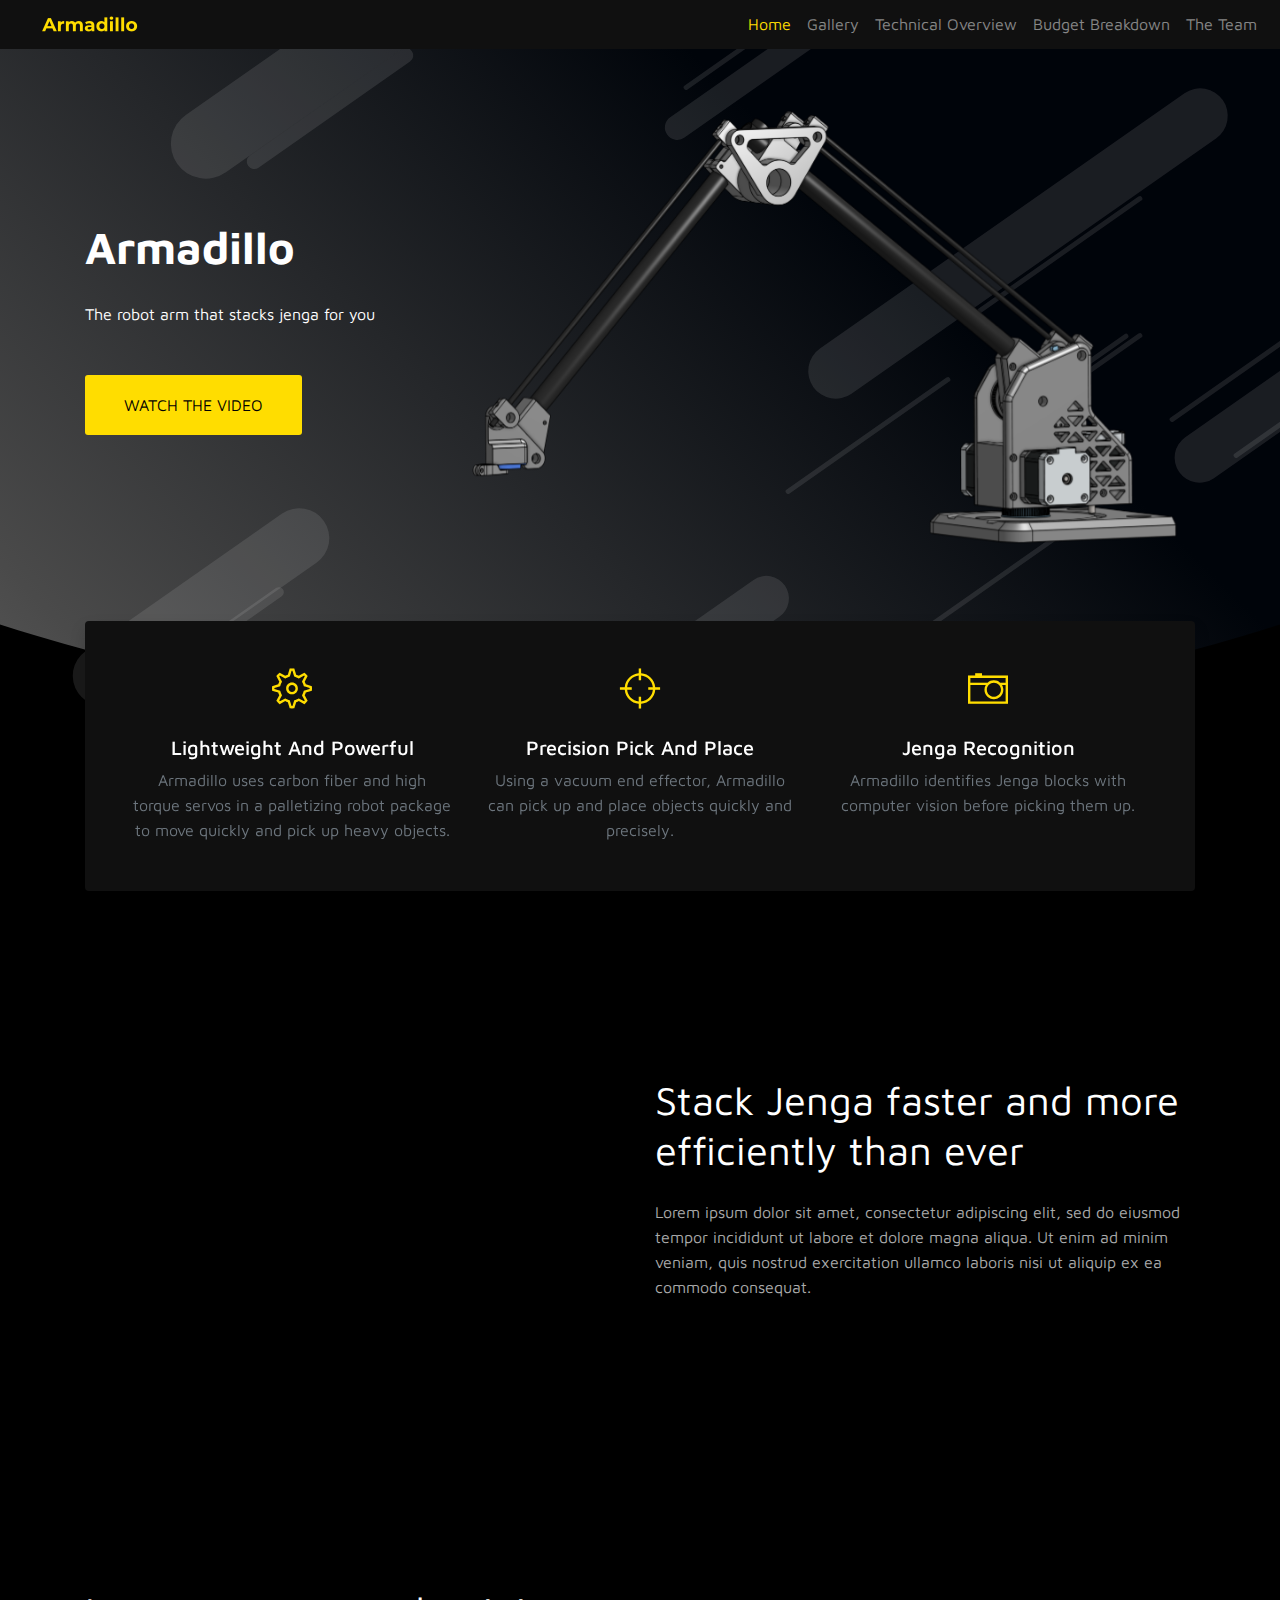
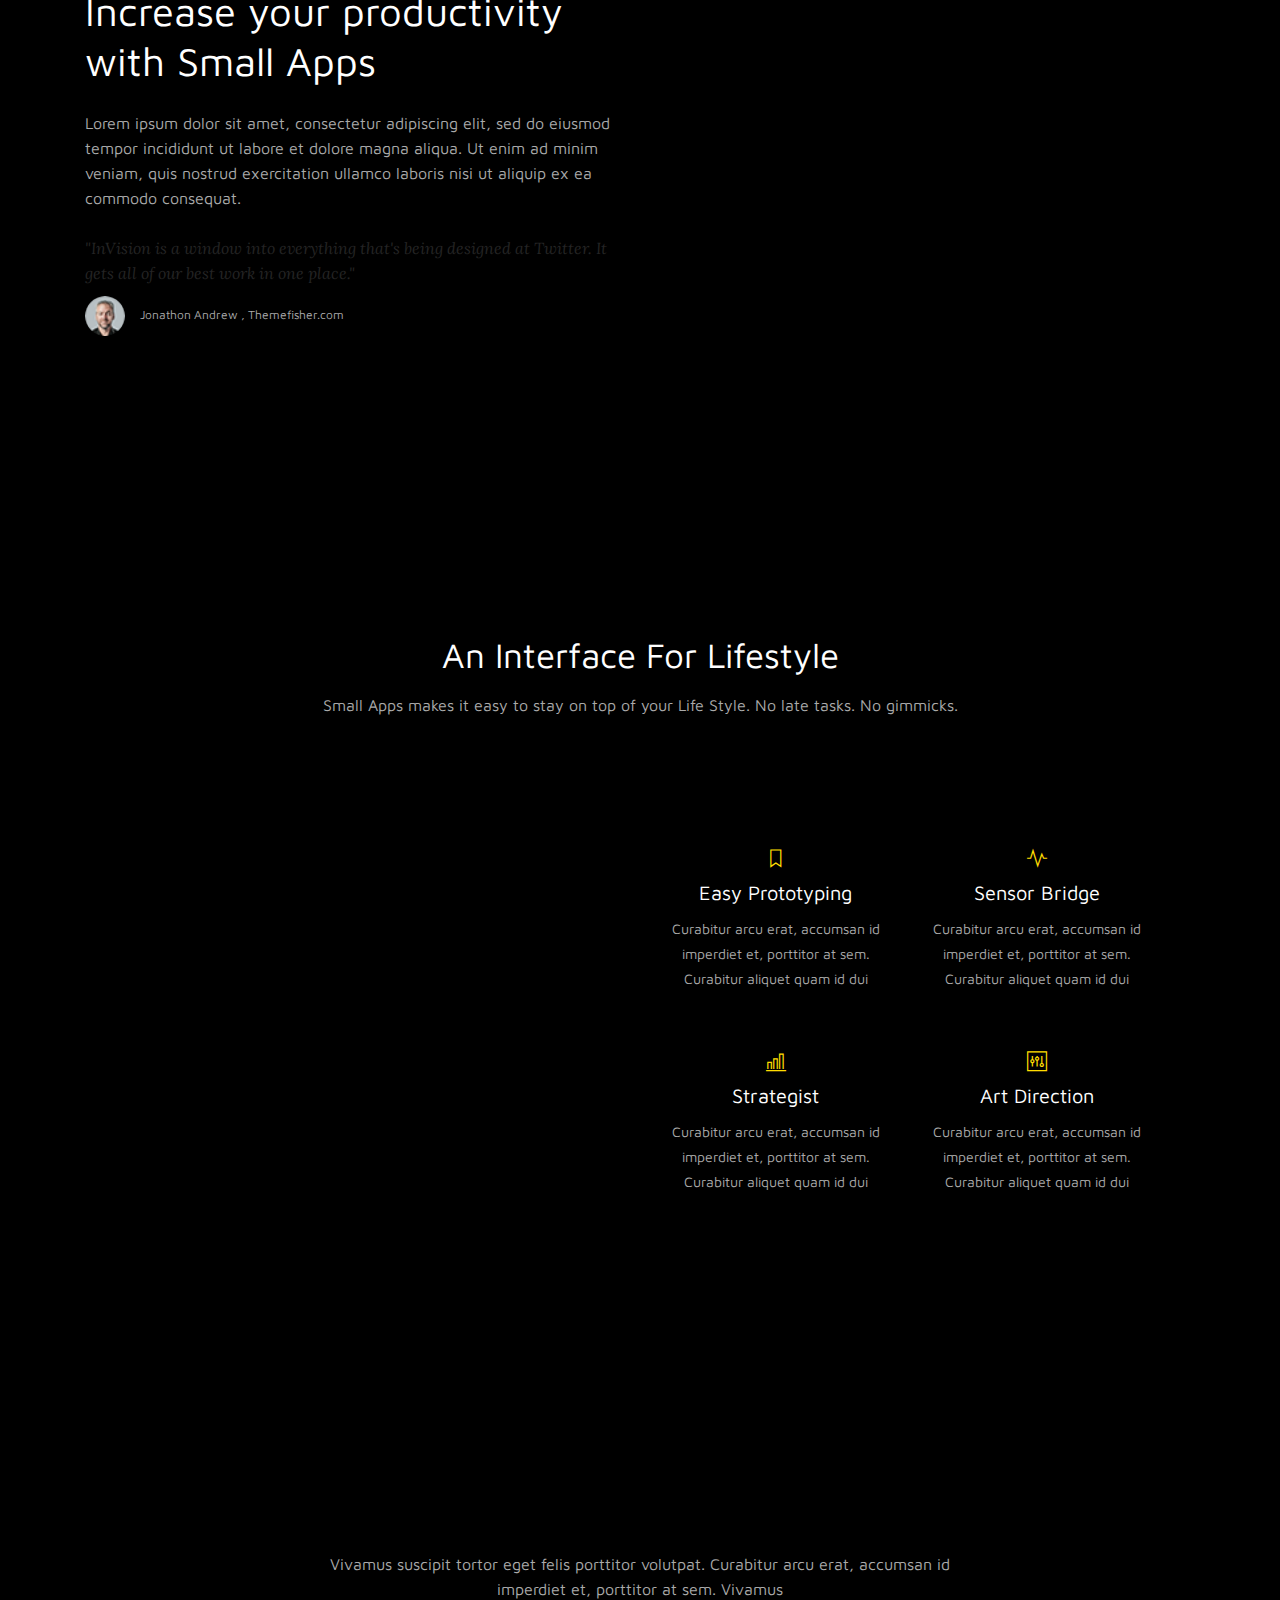
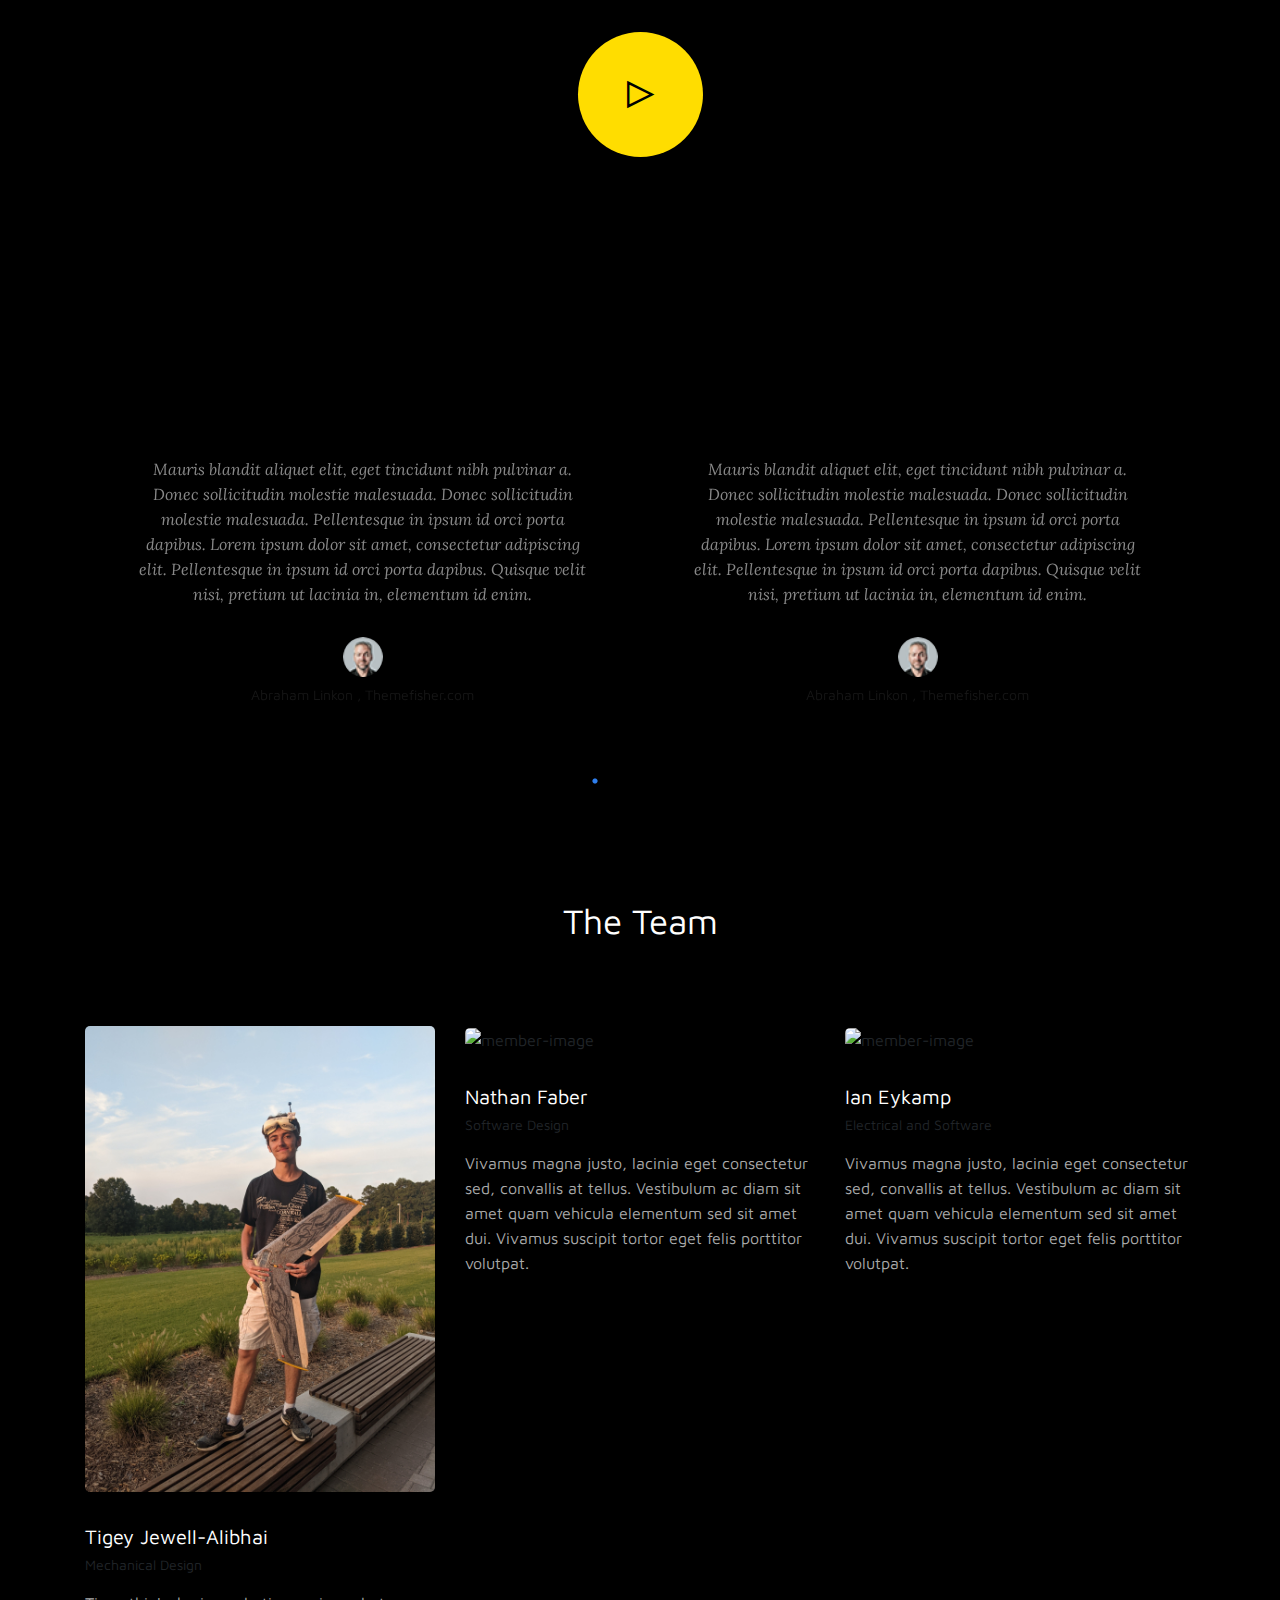
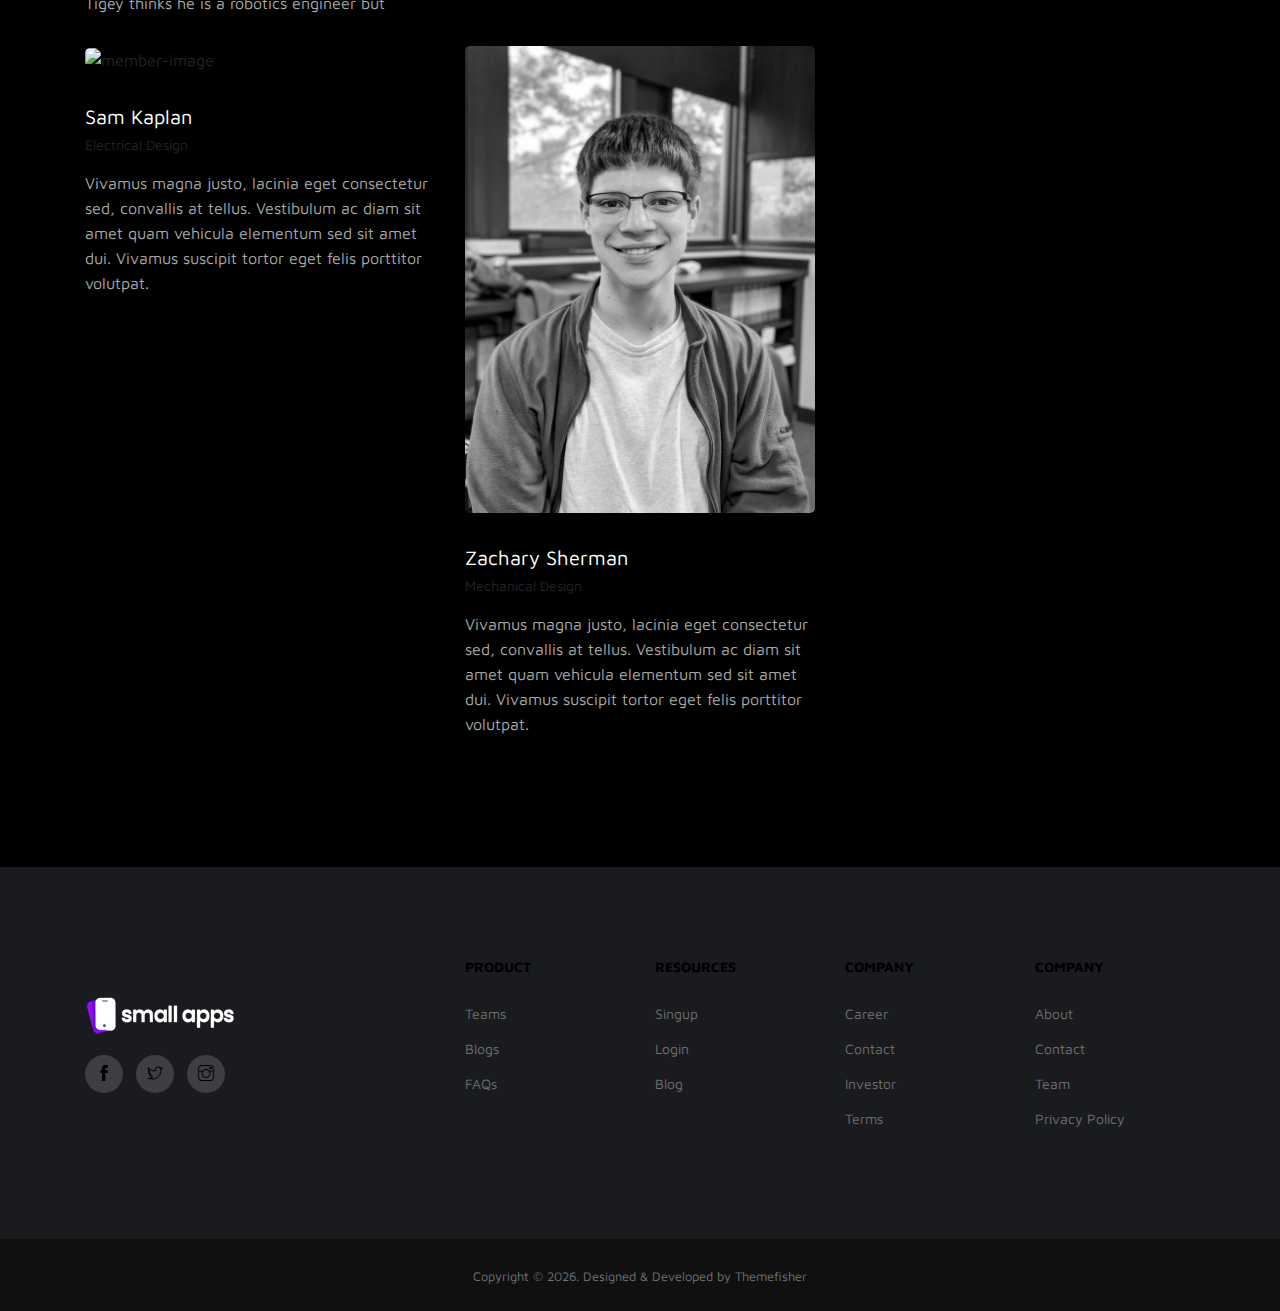
==== docs/index.html @ 6f1ac080 "moving stuff around" ====
<!--
 // WEBSITE: https://themefisher.com
 // TWITTER: https://twitter.com/themefisher
 // FACEBOOK: https://www.facebook.com/themefisher
 // GITHUB: https://github.com/themefisher/
-->

<!-- 
THEME: Small Apps | Bootstrap App Landing Template
VERSION: 1.0.0
AUTHOR: Themefisher

HOMEPAGE: https://themefisher.com/products/small-apps-free-app-landing-page-template/
DEMO: https://demo.themefisher.com/small-apps/
GITHUB: https://github.com/themefisher/Small-Apps-Bootstrap-App-Landing-Template

Get HUGO Version : https://themefisher.com/products/small-apps-hugo-app-landing-theme/

WEBSITE: https://themefisher.com
TWITTER: https://twitter.com/themefisher
FACEBOOK: https://www.facebook.com/themefisher
-->

<!DOCTYPE html>
<html lang="en">
<head>

  <!-- Basic Page Needs
  ================================================== -->
  <meta charset="utf-8">
  <title>Small Apps | Bootstrap App Landing Template</title>

  <!-- Mobile Specific Metas
  ================================================== -->
  <meta http-equiv="X-UA-Compatible" content="IE=edge">
  <meta name="description" content="Bootstrap App Landing Template">
  <meta name="viewport" content="width=device-width, initial-scale=1.0, maximum-scale=5.0">
  <meta name="author" content="Themefisher">
  <meta name="generator" content="Themefisher Small Apps Template v1.0">

  <!-- Favicon -->
  <link rel="shortcut icon" type="image/x-icon" href="images/favicon.png" />
  
  <!-- PLUGINS CSS STYLE -->
  <link rel="stylesheet" href="plugins/bootstrap/bootstrap.min.css">
  <link rel="stylesheet" href="plugins/themify-icons/themify-icons.css">
  <link rel="stylesheet" href="plugins/slick/slick.css">
  <link rel="stylesheet" href="plugins/slick/slick-theme.css">
  <link rel="stylesheet" href="plugins/fancybox/jquery.fancybox.min.css">
  <link rel="stylesheet" href="plugins/aos/aos.css">

  <!-- CUSTOM CSS -->
  <link href="css/style.css" rel="stylesheet">

</head>

<body class="body-wrapper" data-spy="scroll" data-target=".navbar">

<!--
<nav class="navbar main-nav navbar-expand-lg sticky-top px-2 px-sm-0 py-2 py-lg-0">
  <div class="container">
    <a class="navbar-brand" href="index.html"><img src="images/logo.png" alt="logo"></a>
    <button class="navbar-toggler" type="button" data-toggle="collapse" data-target="#navbarNav"
      aria-controls="navbarNav" aria-expanded="false" aria-label="Toggle navigation">
      <span class="ti-menu"></span>
    </button>
    <div class="collapse navbar-collapse" id="navbarNav">
      <ul class="navbar-nav ml-auto">
		  <li class="nav-item">
			  <a class="nav-link" href="#Home">Home</a>
		  </li>
		  <li class="nav-item @@gallery">
			  <a class="nav-link" href="#Gallery">Gallery</a>
		  </li>
		<li class="nav-item @@technical">
		  <a class="nav-link" href="about.html">Technical Overview</a>
		</li>
		  <li class="nav-item @@budget">
			  <a class="nav-link" href="about.html">Budget Breakdown</a>
		  </li>
		  <li class="nav-item @@team">
			  <a class="nav-link" href="#Team">The Team</a>
		  </li>
      </ul>
    </div>
  </div>
</nav>
-->

<nav class="navbar navbar-expand-sm bg-dark navbar-dark fixed-top px-2 px-sm-0 py-2 py-lg-0">
	<div class="container-fluid">
		<a class="navbar-brand" href="index.html"><img src="images/logo.png" alt="logo"></a>
		<button class="navbar-toggler" type="button" data-toggle="collapse" data-target="#navbarNav"
				aria-controls="navbarNav" aria-expanded="false" aria-label="Toggle navigation">
			<span class="ti-menu"></span>
		</button>
		<div class="collapse navbar-collapse" id="navbarNav">
			<ul class="navbar-nav ml-auto">
				<li class="nav-item">
					<a class="nav-link" href="#Home">Home</a>
				</li>
				<li class="nav-item">
					<a class="nav-link" href="#Gallery">Gallery</a>
				</li>
				<li class="nav-item">
					<a class="nav-link" href="about.html">Technical Overview</a>
				</li>
				<li class="nav-item">
					<a class="nav-link" href="about.html">Budget Breakdown</a>
				</li>
				<li class="nav-item">
					<a class="nav-link" href="#Team">The Team</a>
				</li>
			</ul>
		</div>
	</div>
</nav>
<!--====================================
=            Hero Section            =
=====================================-->
<section id="Home" class="section gradient-banner">
	<div class="shapes-container">
		<div class="shape" data-aos="fade-down-left" data-aos-duration="1500" data-aos-delay="100"></div>
		<div class="shape" data-aos="fade-down" data-aos-duration="1000" data-aos-delay="100"></div>
		<div class="shape" data-aos="fade-up-right" data-aos-duration="1000" data-aos-delay="200"></div>
		<div class="shape" data-aos="fade-up" data-aos-duration="1000" data-aos-delay="200"></div>
		<div class="shape" data-aos="fade-down-left" data-aos-duration="1000" data-aos-delay="100"></div>
		<div class="shape" data-aos="fade-down-left" data-aos-duration="1000" data-aos-delay="100"></div>
		<div class="shape" data-aos="zoom-in" data-aos-duration="1000" data-aos-delay="300"></div>
		<div class="shape" data-aos="fade-down-right" data-aos-duration="500" data-aos-delay="200"></div>
		<div class="shape" data-aos="fade-down-right" data-aos-duration="500" data-aos-delay="100"></div>
		<div class="shape" data-aos="zoom-out" data-aos-duration="2000" data-aos-delay="500"></div>
		<div class="shape" data-aos="fade-up-right" data-aos-duration="500" data-aos-delay="200"></div>
		<div class="shape" data-aos="fade-down-left" data-aos-duration="500" data-aos-delay="100"></div>
		<div class="shape" data-aos="fade-up" data-aos-duration="500" data-aos-delay="0"></div>
		<div class="shape" data-aos="fade-down" data-aos-duration="500" data-aos-delay="0"></div>
		<div class="shape" data-aos="fade-up-right" data-aos-duration="500" data-aos-delay="100"></div>
		<div class="shape" data-aos="fade-down-left" data-aos-duration="500" data-aos-delay="0"></div>
	</div>
	<div class="container">
		<div class="row align-items-center">
			<div class="col-md-4 order-2 order-md-1 text-center text-md-left">
				<h1 class="text-white font-weight-bold mb-4">Armadillo</h1>
				<p class="text-white mb-5">The robot arm that stacks jenga for you</p>
				<a href="FAQ.html" class="btn btn-main-md">Watch the Video</a>
			</div>
			<div class="col-md-8 text-center order-1 order-md-2">
				<img class="img-fluid" src="images/background/CADOverview2.png" alt="screenshot">
			</div>
		</div>
	</div>
</section>
<!--====  End of Hero Section  ====-->

<section class="section pt-0 position-relative pull-top">
	<div class="container">
		<div class="rounded shadow p-5 bg-dark">
			<div class="row">
				<div class="col-lg-4 col-md-6 mt-5 mt-md-0 text-center">
					<i class="ti-settings text-primary h1"></i>
					<h3 class="mt-4 text-capitalize h5 ">Lightweight and Powerful</h3>
					<p class="regular text-muted">Armadillo uses carbon fiber and high torque servos in a palletizing robot
					package to move quickly and pick up heavy objects.</p>
				</div>
				<div class="col-lg-4 col-md-6 mt-5 mt-md-0 text-center">
					<i class="ti-target text-primary h1"></i>
					<h3 class="mt-4 text-capitalize h5 ">Precision Pick and Place</h3>
					<p class="regular text-muted">Using a vacuum end effector, Armadillo can pick up and place objects quickly
					and precisely.</p>
				</div>
				<div class="col-lg-4 col-md-12 mt-5 mt-lg-0 text-center">
					<i class="ti-camera text-primary h1"></i>
					<h3 class="mt-4 text-capitalize h5 ">Jenga Recognition</h3>
					<p class="regular text-muted">Armadillo identifies Jenga blocks with computer vision
					before picking them up.</p>
					</p>
				</div>
			</div>
		</div>
	</div>
</section>

<!--==================================
=            Feature Grid            =
===================================-->
<section id="Gallery" class="feature section pt-0">
	<div class="container">
		<div class="row">
			<div class="col-lg-6 ml-auto justify-content-center">
				<!-- Feature Mockup -->
				<div class="image-content" data-aos="fade-right">
					<img class="img-fluid" src="images/background/CADOverview4.png" alt="jenga">
				</div>
			</div>
			<div class="col-lg-6 mr-auto align-self-center">
				<div class="feature-content">
					<!-- Feature Title -->
					<h2>Stack Jenga faster and more efficiently than ever</h2>
					<!-- Feature Description -->
					<p class="desc">Lorem ipsum dolor sit amet, consectetur adipiscing elit, sed do eiusmod tempor incididunt ut
						labore et dolore magna aliqua. Ut enim ad minim veniam, quis nostrud exercitation ullamco laboris nisi ut
						aliquip ex ea commodo consequat.</p>
				</div>

			</div>
		</div>
	</div>
</section>

<section class="feature section pt-0">
	<div class="container">
		<div class="row">
			<div class="col-lg-6 ml-auto align-self-center">
				<div class="feature-content">
					<!-- Feature Title -->
					<h2>Increase your productivity with <a
							href="https://themefisher.com/products/small-apps-free-app-landing-page-template/">Small Apps</a></h2>
					<!-- Feature Description -->
					<p>Lorem ipsum dolor sit amet, consectetur adipiscing elit, sed do eiusmod tempor incididunt ut labore et
						dolore magna aliqua. Ut enim ad minim veniam, quis nostrud exercitation ullamco laboris nisi ut aliquip ex
						ea commodo consequat.</p>
				</div>
				<!-- Testimonial Quote -->
				<div class="testimonial">
					<p>
						"InVision is a window into everything that's being designed at Twitter. It gets all of our best work in one
						place."
					</p>
					<ul class="list-inline meta">
						<li class="list-inline-item">
							<img src="images/testimonial/feature-testimonial-thumb.jpg" alt="">
						</li>
						<li class="list-inline-item">Jonathon Andrew , Themefisher.com</li>
					</ul>
				</div>
			</div>
			<div class="col-lg-6 mr-auto justify-content-center">
				<!-- Feature mockup -->
				<div class="image-content" data-aos="fade-left">
					<img class="img-fluid" src="images/feature/feature-new-02.jpg" alt="ipad">
				</div>
			</div>
		</div>
	</div>
</section>
<!--====  End of Feature Grid  ====-->

<!--==============================
=            Services            =
===============================-->
<section class="service section bg-gray">
	<div class="container-fluid p-0">
		<div class="row">
			<div class="col-lg-12">
				<div class="section-title">
					<h2>An Interface For Lifestyle</h2>
					<p><a href="https://themefisher.com/products/small-apps-free-app-landing-page-template/">Small Apps</a> makes
						it easy to stay on top of your Life Style. No late tasks. No gimmicks.</p>
				</div>
			</div>
		</div>
		<div class="row no-gutters">
			<div class="col-lg-6 align-self-center">
				<!-- Feature Image -->
				<div class="service-thumb left" data-aos="fade-right">
					<img class="img-fluid" src="images/feature/iphone-ipad.jpg" alt="iphone-ipad">
				</div>
			</div>
			<div class="col-lg-5 mr-auto align-self-center">
				<div class="service-box">
					<div class="row align-items-center">
						<div class="col-md-6 col-xs-12">
							<!-- Service 01 -->
							<div class="service-item">
								<!-- Icon -->
								<i class="ti-bookmark"></i>
								<!-- Heading -->
								<h3>Easy Prototyping</h3>
								<!-- Description -->
								<p>Curabitur arcu erat, accumsan id imperdiet et, porttitor at sem. Curabitur aliquet quam id dui</p>
							</div>
						</div>
						<div class="col-md-6 col-xs-12">
							<!-- Service 01 -->
							<div class="service-item">
								<!-- Icon -->
								<i class="ti-pulse"></i>
								<!-- Heading -->
								<h3>Sensor Bridge</h3>
								<!-- Description -->
								<p>Curabitur arcu erat, accumsan id imperdiet et, porttitor at sem. Curabitur aliquet quam id dui</p>
							</div>
						</div>
						<div class="col-md-6 col-xs-12">
							<!-- Service 01 -->
							<div class="service-item">
								<!-- Icon -->
								<i class="ti-bar-chart"></i>
								<!-- Heading -->
								<h3>Strategist</h3>
								<!-- Description -->
								<p>Curabitur arcu erat, accumsan id imperdiet et, porttitor at sem. Curabitur aliquet quam id dui</p>
							</div>
						</div>
						<div class="col-md-6 col-xs-12">
							<!-- Service 01 -->
							<div class="service-item">
								<!-- Icon -->
								<i class="ti-panel"></i>
								<!-- Heading -->
								<h3>Art Direction</h3>
								<!-- Description -->
								<p>Curabitur arcu erat, accumsan id imperdiet et, porttitor at sem. Curabitur aliquet quam id dui</p>
							</div>
						</div>
					</div>
				</div>
			</div>
		</div>
	</div>
</section>
<!--====  End of Services  ====-->


<!--=================================
=            Video Promo            =
==================================-->
<section class="video-promo section bg-1">
	<div class="container">
		<div class="row">
			<div class="col-lg-12">
				<div class="content-block">
					<!-- Heading -->
					<h2>Watch Our Promo Video</h2>
					<!-- Promotional Speech -->
					<p>Vivamus suscipit tortor eget felis porttitor volutpat. Curabitur arcu erat, accumsan id imperdiet et,
						porttitor at sem. Vivamus </p>
					<!-- Popup Video -->
					<a data-fancybox href="https://www.youtube.com/watch?v=jrkvirglgaQ">
						<i class="ti-control-play video"></i>
					</a>
				</div>
			</div>
		</div>
	</div>
</section>
<!--====  End of Video Promo  ====-->

<!--=================================
=            Testimonial            =
==================================-->
<section class="section testimonial" id="testimonial">
	<div class="container">
		<div class="row">
			<div class="col-lg-12">
				<!-- Testimonial Slider -->
				<div class="testimonial-slider owl-carousel owl-theme">
					<!-- Testimonial 01 -->
					<div class="item">
						<div class="block shadow">
							<!-- Speech -->
							<p>
								Mauris blandit aliquet elit, eget tincidunt nibh pulvinar a. Donec sollicitudin molestie malesuada.
								Donec sollicitudin molestie malesuada. Pellentesque in ipsum id orci porta dapibus. Lorem ipsum dolor
								sit amet, consectetur adipiscing elit. Pellentesque in ipsum id orci porta dapibus. Quisque velit nisi,
								pretium ut lacinia in, elementum id enim.
							</p>
							<!-- Person Thumb -->
							<div class="image">
								<img src="images/testimonial/feature-testimonial-thumb.jpg" alt="image">
							</div>
							<!-- Name and Company -->
							<cite>Abraham Linkon , Themefisher.com</cite>
						</div>
					</div>
					<!-- Testimonial 01 -->
					<div class="item">
						<div class="block shadow">
							<!-- Speech -->
							<p>
								Mauris blandit aliquet elit, eget tincidunt nibh pulvinar a. Donec sollicitudin molestie malesuada.
								Donec sollicitudin molestie malesuada. Pellentesque in ipsum id orci porta dapibus. Lorem ipsum dolor
								sit amet, consectetur adipiscing elit. Pellentesque in ipsum id orci porta dapibus. Quisque velit nisi,
								pretium ut lacinia in, elementum id enim.
							</p>
							<!-- Person Thumb -->
							<div class="image">
								<img src="images/testimonial/feature-testimonial-thumb.jpg" alt="image">
							</div>
							<!-- Name and Company -->
							<cite>Abraham Linkon , Themefisher.com</cite>
						</div>
					</div>
					<!-- Testimonial 01 -->
					<div class="item">
						<div class="block shadow">
							<!-- Speech -->
							<p>
								Mauris blandit aliquet elit, eget tincidunt nibh pulvinar a. Donec sollicitudin molestie malesuada.
								Donec sollicitudin molestie malesuada. Pellentesque in ipsum id orci porta dapibus. Lorem ipsum dolor
								sit amet, consectetur adipiscing elit. Pellentesque in ipsum id orci porta dapibus. Quisque velit nisi,
								pretium ut lacinia in, elementum id enim.
							</p>
							<!-- Person Thumb -->
							<div class="image">
								<img src="images/testimonial/feature-testimonial-thumb.jpg" alt="image">
							</div>
							<!-- Name and Company -->
							<cite>Abraham Linkon , Themefisher.com</cite>
						</div>
					</div>
					<!-- Testimonial 01 -->
					<div class="item">
						<div class="block shadow">
							<!-- Speech -->
							<p>
								Mauris blandit aliquet elit, eget tincidunt nibh pulvinar a. Donec sollicitudin molestie malesuada.
								Donec sollicitudin molestie malesuada. Pellentesque in ipsum id orci porta dapibus. Lorem ipsum dolor
								sit amet, consectetur adipiscing elit. Pellentesque in ipsum id orci porta dapibus. Quisque velit nisi,
								pretium ut lacinia in, elementum id enim.
							</p>
							<!-- Person Thumb -->
							<div class="image">
								<img src="images/testimonial/feature-testimonial-thumb.jpg" alt="image">
							</div>
							<!-- Name and Company -->
							<cite>Abraham Linkon , Themefisher.com</cite>
						</div>
					</div>
				</div>
			</div>
		</div>
	</div>
</section>
<!--====  End of Testimonial  ====-->

<!--=================================
=            The Team               =
==================================-->
<section id = "Team" class="design-team section pt-0">
	<div class="container">
		<div class="row">
			<div class="col-lg-12">
				<div class="section-title">
					<h2>The Team</h2>
					<p></p>
				</div>
			</div>
		</div>
		<div class="row">
			<div class="col-lg-4 col-md-6">
				<!-- Team -->
				<div class="team-sm">
					<!-- Team Member Image -->
					<div class="image">
						<img class="w-100" src="images/team/tigey.jpg" alt="member-image">
						<!-- Social Contacts -->
						<div class="social-links">
							<ul class="list-inline">
								<li class="list-inline-item"><a href="http://tigeysky.com/"><i class="ti-world"></i></a></li>
								<li class="list-inline-item"><a href="https://www.linkedin.com/in/tiger-jewell-alibhai-aa22a316a/"><i class="ti-linkedin"></i></a></li>
								<li class="list-inline-item"><a href="https://github.com/TigeyJewellAlibhai"><i class="ti-github"></i></a></li>
							</ul>
						</div>
					</div>
					<!-- Name -->
					<h3>Tigey Jewell-Alibhai</h3>
					<!-- Position -->
					<cite>Mechanical Design</cite>
					<!-- Description -->
					<p> Tigey thinks he is a robotics engineer but </p>
				</div>
			</div>
			<div class="col-lg-4 col-md-6">
				<!-- Team -->
				<div class="team-sm">
					<!-- Team Member Image -->
					<div class="image">
						<img class="w-100" src="images/team/" alt="member-image">
						<!-- Social Contacts -->
						<div class="social-links">
							<ul class="list-inline">
								<li class="list-inline-item"><a href="https://themefisher.com/"><i class="ti-facebook"></i></a></li>
								<li class="list-inline-item"><a href="https://themefisher.com/"><i class="ti-twitter"></i></a></li>
								<li class="list-inline-item"><a href="https://themefisher.com/"><i class="ti-instagram"></i></a></li>
								<li class="list-inline-item"><a href="https://themefisher.com/"><i class="ti-dribbble"></i></a></li>
							</ul>
						</div>
					</div>
					<!-- Name -->
					<h3>Nathan Faber</h3>
					<!-- Position -->
					<cite>Software Design</cite>
					<!-- Description -->
					<p>Vivamus magna justo, lacinia eget consectetur sed, convallis at tellus. Vestibulum ac diam sit amet quam vehicula elementum sed sit amet dui. Vivamus suscipit tortor eget felis porttitor volutpat.</p>
				</div>
			</div>
			<div class="col-lg-4 col-md-6">
				<!-- Team -->
				<div class="team-sm">
					<!-- Team Member Image -->
					<div class="image">
						<img class="w-100" src="images/team/" alt="member-image">
						<!-- Social Contacts -->
						<div class="social-links">
							<ul class="list-inline">
								<li class="list-inline-item"><a href="https://themefisher.com/"><i class="ti-facebook"></i></a></li>
								<li class="list-inline-item"><a href="https://themefisher.com/"><i class="ti-twitter"></i></a></li>
								<li class="list-inline-item"><a href="https://themefisher.com/"><i class="ti-instagram"></i></a></li>
								<li class="list-inline-item"><a href="https://themefisher.com/"><i class="ti-dribbble"></i></a></li>
							</ul>
						</div>
					</div>
					<!-- Name -->
					<h3>Ian Eykamp</h3>
					<!-- Position -->
					<cite>Electrical and Software</cite>
					<!-- Description -->
					<p>Vivamus magna justo, lacinia eget consectetur sed, convallis at tellus. Vestibulum ac diam sit amet quam vehicula elementum sed sit amet dui. Vivamus suscipit tortor eget felis porttitor volutpat.</p>
				</div>
			</div>
			<div class="col-lg-4 col-md-6">
				<!-- Team -->
				<div class="team-sm">
					<!-- Team Member Image -->
					<div class="image">
						<img class="w-100" src="images/team/" alt="member-image">
						<!-- Social Contacts -->
						<div class="social-links">
							<ul class="list-inline">
								<li class="list-inline-item"><a href="https://themefisher.com/"><i class="ti-facebook"></i></a></li>
								<li class="list-inline-item"><a href="https://themefisher.com/"><i class="ti-twitter"></i></a></li>
								<li class="list-inline-item"><a href="https://themefisher.com/"><i class="ti-instagram"></i></a></li>
								<li class="list-inline-item"><a href="https://themefisher.com/"><i class="ti-dribbble"></i></a></li>
							</ul>
						</div>
					</div>
					<!-- Name -->
					<h3>Sam Kaplan</h3>
					<!-- Position -->
					<cite>Electrical Design</cite>
					<!-- Description -->
					<p>Vivamus magna justo, lacinia eget consectetur sed, convallis at tellus. Vestibulum ac diam sit amet quam vehicula elementum sed sit amet dui. Vivamus suscipit tortor eget felis porttitor volutpat.</p>
				</div>
			</div>
			<div class="col-lg-4 col-md-6">
				<!-- Team -->
				<div class="team-sm">
					<!-- Team Member Image -->
					<div class="image">
						<img class="w-100" src="images/team/zach.jpg" alt="member-image">
						<!-- Social Contacts -->
						<div class="social-links">
							<ul class="list-inline">
								<li class="list-inline-item"><a href="https://themefisher.com/"><i class="ti-facebook"></i></a></li>
								<li class="list-inline-item"><a href="https://themefisher.com/"><i class="ti-twitter"></i></a></li>
								<li class="list-inline-item"><a href="https://themefisher.com/"><i class="ti-instagram"></i></a></li>
								<li class="list-inline-item"><a href="https://themefisher.com/"><i class="ti-dribbble"></i></a></li>
							</ul>
						</div>
					</div>
					<!-- Name -->
					<h3>Zachary Sherman</h3>
					<!-- Position -->
					<cite>Mechanical Design</cite>
					<!-- Description -->
					<p>Vivamus magna justo, lacinia eget consectetur sed, convallis at tellus. Vestibulum ac diam sit amet quam vehicula elementum sed sit amet dui. Vivamus suscipit tortor eget felis porttitor volutpat.</p>
				</div>
			</div>
		</div>
	</div>
</section>
<!--====  End of Design Team  ====-->

<!--============================
=            Footer            =
=============================-->
<footer>
  <div class="footer-main">
    <div class="container">
      <div class="row">
        <div class="col-lg-4 col-md-12 m-md-auto align-self-center">
          <div class="block">
            <a href="index.html"><img src="images/logo-alt.png" alt="footer-logo"></a>
            <!-- Social Site Icons -->
            <ul class="social-icon list-inline">
              <li class="list-inline-item">
                <a href="https://www.facebook.com/themefisher"><i class="ti-facebook"></i></a>
              </li>
              <li class="list-inline-item">
                <a href="https://twitter.com/themefisher"><i class="ti-twitter"></i></a>
              </li>
              <li class="list-inline-item">
                <a href="https://www.instagram.com/themefisher/"><i class="ti-instagram"></i></a>
              </li>
            </ul>
          </div>
        </div>
        <div class="col-lg-2 col-md-3 col-6 mt-5 mt-lg-0">
          <div class="block-2">
            <!-- heading -->
            <h6>Product</h6>
            <!-- links -->
            <ul>
              <li><a href="team.html">Teams</a></li>
              <li><a href="blog.html">Blogs</a></li>
              <li><a href="FAQ.html">FAQs</a></li>
            </ul>
          </div>
        </div>
        <div class="col-lg-2 col-md-3 col-6 mt-5 mt-lg-0">
          <div class="block-2">
            <!-- heading -->
            <h6>Resources</h6>
            <!-- links -->
            <ul>
              <li><a href="sign-up.html">Singup</a></li>
              <li><a href="sign-in.html">Login</a></li>
              <li><a href="blog.html">Blog</a></li>
            </ul>
          </div>
        </div>
        <div class="col-lg-2 col-md-3 col-6 mt-5 mt-lg-0">
          <div class="block-2">
            <!-- heading -->
            <h6>Company</h6>
            <!-- links -->
            <ul>
              <li><a href="career.html">Career</a></li>
              <li><a href="contact.html">Contact</a></li>
              <li><a href="team.html">Investor</a></li>
              <li><a href="privacy.html">Terms</a></li>
            </ul>
          </div>
        </div>
        <div class="col-lg-2 col-md-3 col-6 mt-5 mt-lg-0">
          <div class="block-2">
            <!-- heading -->
            <h6>Company</h6>
            <!-- links -->
            <ul>
              <li><a href="about.html">About</a></li>
              <li><a href="contact.html">Contact</a></li>
              <li><a href="team.html">Team</a></li>
              <li><a href="privacy-policy.html">Privacy Policy</a></li>
            </ul>
          </div>
        </div>
      </div>
    </div>
  </div>
  <div class="text-center bg-dark py-4">
    <small class="text-secondary">Copyright &copy; <script>document.write(new Date().getFullYear())</script>. Designed &amp; Developed by <a href="https://themefisher.com/">Themefisher</a></small class="text-secondary">
  </div>
</footer>


  <!-- To Top -->
  <div class="scroll-top-to">
    <i class="ti-angle-up"></i>
  </div>
  
  <!-- JAVASCRIPTS -->
  <script src="plugins/jquery/jquery.min.js"></script>
  <script src="plugins/bootstrap/bootstrap.min.js"></script>
  <script src="plugins/slick/slick.min.js"></script>
  <script src="plugins/fancybox/jquery.fancybox.min.js"></script>
  <script src="plugins/syotimer/jquery.syotimer.min.js"></script>
  <script src="plugins/aos/aos.js"></script>
  <!-- google map -->
  <script src="https://maps.googleapis.com/maps/api/js?key=AIzaSyAgeuuDfRlweIs7D6uo4wdIHVvJ0LonQ6g"></script>
  <script src="plugins/google-map/gmap.js"></script>
  
  <script src="js/script.js"></script>
</body>

</html>
---- docs/plugins/themify-icons/themify-icons.css ----
@font-face {
  font-family: 'themify';
  src: url('fonts/themify.eot?-fvbane');
  src: url('fonts/themify.eot?#iefix-fvbane') format('embedded-opentype'),
  url('fonts/themify.woff?-fvbane') format('woff'),
  url('fonts/themify.ttf?-fvbane') format('truetype'),
  url('fonts/themify.svg?-fvbane#themify') format('svg');
  font-weight: normal;
  font-style: normal;
}

[class^="ti-"],
[class*=" ti-"] {
  font-family: 'themify';
  speak: none;
  font-style: normal;
  font-weight: normal;
  font-variant: normal;
  text-transform: none;
  line-height: 1;

  /* Better Font Rendering =========== */
  -webkit-font-smoothing: antialiased;
  -moz-osx-font-smoothing: grayscale;
}

.ti-wand:before {
  content: "\e600";
}

.ti-volume:before {
  content: "\e601";
}

.ti-user:before {
  content: "\e602";
}

.ti-unlock:before {
  content: "\e603";
}

.ti-unlink:before {
  content: "\e604";
}

.ti-trash:before {
  content: "\e605";
}

.ti-thought:before {
  content: "\e606";
}

.ti-target:before {
  content: "\e607";
}

.ti-tag:before {
  content: "\e608";
}

.ti-tablet:before {
  content: "\e609";
}

.ti-star:before {
  content: "\e60a";
}

.ti-spray:before {
  content: "\e60b";
}

.ti-signal:before {
  content: "\e60c";
}

.ti-shopping-cart:before {
  content: "\e60d";
}

.ti-shopping-cart-full:before {
  content: "\e60e";
}

.ti-settings:before {
  content: "\e60f";
}

.ti-search:before {
  content: "\e610";
}

.ti-zoom-in:before {
  content: "\e611";
}

.ti-zoom-out:before {
  content: "\e612";
}

.ti-cut:before {
  content: "\e613";
}

.ti-ruler:before {
  content: "\e614";
}

.ti-ruler-pencil:before {
  content: "\e615";
}

.ti-ruler-alt:before {
  content: "\e616";
}

.ti-bookmark:before {
  content: "\e617";
}

.ti-bookmark-alt:before {
  content: "\e618";
}

.ti-reload:before {
  content: "\e619";
}

.ti-plus:before {
  content: "\e61a";
}

.ti-pin:before {
  content: "\e61b";
}

.ti-pencil:before {
  content: "\e61c";
}

.ti-pencil-alt:before {
  content: "\e61d";
}

.ti-paint-roller:before {
  content: "\e61e";
}

.ti-paint-bucket:before {
  content: "\e61f";
}

.ti-na:before {
  content: "\e620";
}

.ti-mobile:before {
  content: "\e621";
}

.ti-minus:before {
  content: "\e622";
}

.ti-medall:before {
  content: "\e623";
}

.ti-medall-alt:before {
  content: "\e624";
}

.ti-marker:before {
  content: "\e625";
}

.ti-marker-alt:before {
  content: "\e626";
}

.ti-arrow-up:before {
  content: "\e627";
}

.ti-arrow-right:before {
  content: "\e628";
}

.ti-arrow-left:before {
  content: "\e629";
}

.ti-arrow-down:before {
  content: "\e62a";
}

.ti-lock:before {
  content: "\e62b";
}

.ti-location-arrow:before {
  content: "\e62c";
}

.ti-link:before {
  content: "\e62d";
}

.ti-layout:before {
  content: "\e62e";
}

.ti-layers:before {
  content: "\e62f";
}

.ti-layers-alt:before {
  content: "\e630";
}

.ti-key:before {
  content: "\e631";
}

.ti-import:before {
  content: "\e632";
}

.ti-image:before {
  content: "\e633";
}

.ti-heart:before {
  content: "\e634";
}

.ti-heart-broken:before {
  content: "\e635";
}

.ti-hand-stop:before {
  content: "\e636";
}

.ti-hand-open:before {
  content: "\e637";
}

.ti-hand-drag:before {
  content: "\e638";
}

.ti-folder:before {
  content: "\e639";
}

.ti-flag:before {
  content: "\e63a";
}

.ti-flag-alt:before {
  content: "\e63b";
}

.ti-flag-alt-2:before {
  content: "\e63c";
}

.ti-eye:before {
  content: "\e63d";
}

.ti-export:before {
  content: "\e63e";
}

.ti-exchange-vertical:before {
  content: "\e63f";
}

.ti-desktop:before {
  content: "\e640";
}

.ti-cup:before {
  content: "\e641";
}

.ti-crown:before {
  content: "\e642";
}

.ti-comments:before {
  content: "\e643";
}

.ti-comment:before {
  content: "\e644";
}

.ti-comment-alt:before {
  content: "\e645";
}

.ti-close:before {
  content: "\e646";
}

.ti-clip:before {
  content: "\e647";
}

.ti-angle-up:before {
  content: "\e648";
}

.ti-angle-right:before {
  content: "\e649";
}

.ti-angle-left:before {
  content: "\e64a";
}

.ti-angle-down:before {
  content: "\e64b";
}

.ti-check:before {
  content: "\e64c";
}

.ti-check-box:before {
  content: "\e64d";
}

.ti-camera:before {
  content: "\e64e";
}

.ti-announcement:before {
  content: "\e64f";
}

.ti-brush:before {
  content: "\e650";
}

.ti-briefcase:before {
  content: "\e651";
}

.ti-bolt:before {
  content: "\e652";
}

.ti-bolt-alt:before {
  content: "\e653";
}

.ti-blackboard:before {
  content: "\e654";
}

.ti-bag:before {
  content: "\e655";
}

.ti-move:before {
  content: "\e656";
}

.ti-arrows-vertical:before {
  content: "\e657";
}

.ti-arrows-horizontal:before {
  content: "\e658";
}

.ti-fullscreen:before {
  content: "\e659";
}

.ti-arrow-top-right:before {
  content: "\e65a";
}

.ti-arrow-top-left:before {
  content: "\e65b";
}

.ti-arrow-circle-up:before {
  content: "\e65c";
}

.ti-arrow-circle-right:before {
  content: "\e65d";
}

.ti-arrow-circle-left:before {
  content: "\e65e";
}

.ti-arrow-circle-down:before {
  content: "\e65f";
}

.ti-angle-double-up:before {
  content: "\e660";
}

.ti-angle-double-right:before {
  content: "\e661";
}

.ti-angle-double-left:before {
  content: "\e662";
}

.ti-angle-double-down:before {
  content: "\e663";
}

.ti-zip:before {
  content: "\e664";
}

.ti-world:before {
  content: "\e665";
}

.ti-wheelchair:before {
  content: "\e666";
}

.ti-view-list:before {
  content: "\e667";
}

.ti-view-list-alt:before {
  content: "\e668";
}

.ti-view-grid:before {
  content: "\e669";
}

.ti-uppercase:before {
  content: "\e66a";
}

.ti-upload:before {
  content: "\e66b";
}

.ti-underline:before {
  content: "\e66c";
}

.ti-truck:before {
  content: "\e66d";
}

.ti-timer:before {
  content: "\e66e";
}

.ti-ticket:before {
  content: "\e66f";
}

.ti-thumb-up:before {
  content: "\e670";
}

.ti-thumb-down:before {
  content: "\e671";
}

.ti-text:before {
  content: "\e672";
}

.ti-stats-up:before {
  content: "\e673";
}

.ti-stats-down:before {
  content: "\e674";
}

.ti-split-v:before {
  content: "\e675";
}

.ti-split-h:before {
  content: "\e676";
}

.ti-smallcap:before {
  content: "\e677";
}

.ti-shine:before {
  content: "\e678";
}

.ti-shift-right:before {
  content: "\e679";
}

.ti-shift-left:before {
  content: "\e67a";
}

.ti-shield:before {
  content: "\e67b";
}

.ti-notepad:before {
  content: "\e67c";
}

.ti-server:before {
  content: "\e67d";
}

.ti-quote-right:before {
  content: "\e67e";
}

.ti-quote-left:before {
  content: "\e67f";
}

.ti-pulse:before {
  content: "\e680";
}

.ti-printer:before {
  content: "\e681";
}

.ti-power-off:before {
  content: "\e682";
}

.ti-plug:before {
  content: "\e683";
}

.ti-pie-chart:before {
  content: "\e684";
}

.ti-paragraph:before {
  content: "\e685";
}

.ti-panel:before {
  content: "\e686";
}

.ti-package:before {
  content: "\e687";
}

.ti-music:before {
  content: "\e688";
}

.ti-music-alt:before {
  content: "\e689";
}

.ti-mouse:before {
  content: "\e68a";
}

.ti-mouse-alt:before {
  content: "\e68b";
}

.ti-money:before {
  content: "\e68c";
}

.ti-microphone:before {
  content: "\e68d";
}

.ti-menu:before {
  content: "\e68e";
}

.ti-menu-alt:before {
  content: "\e68f";
}

.ti-map:before {
  content: "\e690";
}

.ti-map-alt:before {
  content: "\e691";
}

.ti-loop:before {
  content: "\e692";
}

.ti-location-pin:before {
  content: "\e693";
}

.ti-list:before {
  content: "\e694";
}

.ti-light-bulb:before {
  content: "\e695";
}

.ti-Italic:before {
  content: "\e696";
}

.ti-info:before {
  content: "\e697";
}

.ti-infinite:before {
  content: "\e698";
}

.ti-id-badge:before {
  content: "\e699";
}

.ti-hummer:before {
  content: "\e69a";
}

.ti-home:before {
  content: "\e69b";
}

.ti-help:before {
  content: "\e69c";
}

.ti-headphone:before {
  content: "\e69d";
}

.ti-harddrives:before {
  content: "\e69e";
}

.ti-harddrive:before {
  content: "\e69f";
}

.ti-gift:before {
  content: "\e6a0";
}

.ti-game:before {
  content: "\e6a1";
}

.ti-filter:before {
  content: "\e6a2";
}

.ti-files:before {
  content: "\e6a3";
}

.ti-file:before {
  content: "\e6a4";
}

.ti-eraser:before {
  content: "\e6a5";
}

.ti-envelope:before {
  content: "\e6a6";
}

.ti-download:before {
  content: "\e6a7";
}

.ti-direction:before {
  content: "\e6a8";
}

.ti-direction-alt:before {
  content: "\e6a9";
}

.ti-dashboard:before {
  content: "\e6aa";
}

.ti-control-stop:before {
  content: "\e6ab";
}

.ti-control-shuffle:before {
  content: "\e6ac";
}

.ti-control-play:before {
  content: "\e6ad";
}

.ti-control-pause:before {
  content: "\e6ae";
}

.ti-control-forward:before {
  content: "\e6af";
}

.ti-control-backward:before {
  content: "\e6b0";
}

.ti-cloud:before {
  content: "\e6b1";
}

.ti-cloud-up:before {
  content: "\e6b2";
}

.ti-cloud-down:before {
  content: "\e6b3";
}

.ti-clipboard:before {
  content: "\e6b4";
}

.ti-car:before {
  content: "\e6b5";
}

.ti-calendar:before {
  content: "\e6b6";
}

.ti-book:before {
  content: "\e6b7";
}

.ti-bell:before {
  content: "\e6b8";
}

.ti-basketball:before {
  content: "\e6b9";
}

.ti-bar-chart:before {
  content: "\e6ba";
}

.ti-bar-chart-alt:before {
  content: "\e6bb";
}

.ti-back-right:before {
  content: "\e6bc";
}

.ti-back-left:before {
  content: "\e6bd";
}

.ti-arrows-corner:before {
  content: "\e6be";
}

.ti-archive:before {
  content: "\e6bf";
}

.ti-anchor:before {
  content: "\e6c0";
}

.ti-align-right:before {
  content: "\e6c1";
}

.ti-align-left:before {
  content: "\e6c2";
}

.ti-align-justify:before {
  content: "\e6c3";
}

.ti-align-center:before {
  content: "\e6c4";
}

.ti-alert:before {
  content: "\e6c5";
}

.ti-alarm-clock:before {
  content: "\e6c6";
}

.ti-agenda:before {
  content: "\e6c7";
}

.ti-write:before {
  content: "\e6c8";
}

.ti-window:before {
  content: "\e6c9";
}

.ti-widgetized:before {
  content: "\e6ca";
}

.ti-widget:before {
  content: "\e6cb";
}

.ti-widget-alt:before {
  content: "\e6cc";
}

.ti-wallet:before {
  content: "\e6cd";
}

.ti-video-clapper:before {
  content: "\e6ce";
}

.ti-video-camera:before {
  content: "\e6cf";
}

.ti-vector:before {
  content: "\e6d0";
}

.ti-themify-logo:before {
  content: "\e6d1";
}

.ti-themify-favicon:before {
  content: "\e6d2";
}

.ti-themify-favicon-alt:before {
  content: "\e6d3";
}

.ti-support:before {
  content: "\e6d4";
}

.ti-stamp:before {
  content: "\e6d5";
}

.ti-split-v-alt:before {
  content: "\e6d6";
}

.ti-slice:before {
  content: "\e6d7";
}

.ti-shortcode:before {
  content: "\e6d8";
}

.ti-shift-right-alt:before {
  content: "\e6d9";
}

.ti-shift-left-alt:before {
  content: "\e6da";
}

.ti-ruler-alt-2:before {
  content: "\e6db";
}

.ti-receipt:before {
  content: "\e6dc";
}

.ti-pin2:before {
  content: "\e6dd";
}

.ti-pin-alt:before {
  content: "\e6de";
}

.ti-pencil-alt2:before {
  content: "\e6df";
}

.ti-palette:before {
  content: "\e6e0";
}

.ti-more:before {
  content: "\e6e1";
}

.ti-more-alt:before {
  content: "\e6e2";
}

.ti-microphone-alt:before {
  content: "\e6e3";
}

.ti-magnet:before {
  content: "\e6e4";
}

.ti-line-double:before {
  content: "\e6e5";
}

.ti-line-dotted:before {
  content: "\e6e6";
}

.ti-line-dashed:before {
  content: "\e6e7";
}

.ti-layout-width-full:before {
  content: "\e6e8";
}

.ti-layout-width-default:before {
  content: "\e6e9";
}

.ti-layout-width-default-alt:before {
  content: "\e6ea";
}

.ti-layout-tab:before {
  content: "\e6eb";
}

.ti-layout-tab-window:before {
  content: "\e6ec";
}

.ti-layout-tab-v:before {
  content: "\e6ed";
}

.ti-layout-tab-min:before {
  content: "\e6ee";
}

.ti-layout-slider:before {
  content: "\e6ef";
}

.ti-layout-slider-alt:before {
  content: "\e6f0";
}

.ti-layout-sidebar-right:before {
  content: "\e6f1";
}

.ti-layout-sidebar-none:before {
  content: "\e6f2";
}

.ti-layout-sidebar-left:before {
  content: "\e6f3";
}

.ti-layout-placeholder:before {
  content: "\e6f4";
}

.ti-layout-menu:before {
  content: "\e6f5";
}

.ti-layout-menu-v:before {
  content: "\e6f6";
}

.ti-layout-menu-separated:before {
  content: "\e6f7";
}

.ti-layout-menu-full:before {
  content: "\e6f8";
}

.ti-layout-media-right-alt:before {
  content: "\e6f9";
}

.ti-layout-media-right:before {
  content: "\e6fa";
}

.ti-layout-media-overlay:before {
  content: "\e6fb";
}

.ti-layout-media-overlay-alt:before {
  content: "\e6fc";
}

.ti-layout-media-overlay-alt-2:before {
  content: "\e6fd";
}

.ti-layout-media-left-alt:before {
  content: "\e6fe";
}

.ti-layout-media-left:before {
  content: "\e6ff";
}

.ti-layout-media-center-alt:before {
  content: "\e700";
}

.ti-layout-media-center:before {
  content: "\e701";
}

.ti-layout-list-thumb:before {
  content: "\e702";
}

.ti-layout-list-thumb-alt:before {
  content: "\e703";
}

.ti-layout-list-post:before {
  content: "\e704";
}

.ti-layout-list-large-image:before {
  content: "\e705";
}

.ti-layout-line-solid:before {
  content: "\e706";
}

.ti-layout-grid4:before {
  content: "\e707";
}

.ti-layout-grid3:before {
  content: "\e708";
}

.ti-layout-grid2:before {
  content: "\e709";
}

.ti-layout-grid2-thumb:before {
  content: "\e70a";
}

.ti-layout-cta-right:before {
  content: "\e70b";
}

.ti-layout-cta-left:before {
  content: "\e70c";
}

.ti-layout-cta-center:before {
  content: "\e70d";
}

.ti-layout-cta-btn-right:before {
  content: "\e70e";
}

.ti-layout-cta-btn-left:before {
  content: "\e70f";
}

.ti-layout-column4:before {
  content: "\e710";
}

.ti-layout-column3:before {
  content: "\e711";
}

.ti-layout-column2:before {
  content: "\e712";
}

.ti-layout-accordion-separated:before {
  content: "\e713";
}

.ti-layout-accordion-merged:before {
  content: "\e714";
}

.ti-layout-accordion-list:before {
  content: "\e715";
}

.ti-ink-pen:before {
  content: "\e716";
}

.ti-info-alt:before {
  content: "\e717";
}

.ti-help-alt:before {
  content: "\e718";
}

.ti-headphone-alt:before {
  content: "\e719";
}

.ti-hand-point-up:before {
  content: "\e71a";
}

.ti-hand-point-right:before {
  content: "\e71b";
}

.ti-hand-point-left:before {
  content: "\e71c";
}

.ti-hand-point-down:before {
  content: "\e71d";
}

.ti-gallery:before {
  content: "\e71e";
}

.ti-face-smile:before {
  content: "\e71f";
}

.ti-face-sad:before {
  content: "\e720";
}

.ti-credit-card:before {
  content: "\e721";
}

.ti-control-skip-forward:before {
  content: "\e722";
}

.ti-control-skip-backward:before {
  content: "\e723";
}

.ti-control-record:before {
  content: "\e724";
}

.ti-control-eject:before {
  content: "\e725";
}

.ti-comments-smiley:before {
  content: "\e726";
}

.ti-brush-alt:before {
  content: "\e727";
}

.ti-youtube:before {
  content: "\e728";
}

.ti-vimeo:before {
  content: "\e729";
}

.ti-twitter:before {
  content: "\e72a";
}

.ti-time:before {
  content: "\e72b";
}

.ti-tumblr:before {
  content: "\e72c";
}

.ti-skype:before {
  content: "\e72d";
}

.ti-share:before {
  content: "\e72e";
}

.ti-share-alt:before {
  content: "\e72f";
}

.ti-rocket:before {
  content: "\e730";
}

.ti-pinterest:before {
  content: "\e731";
}

.ti-new-window:before {
  content: "\e732";
}

.ti-microsoft:before {
  content: "\e733";
}

.ti-list-ol:before {
  content: "\e734";
}

.ti-linkedin:before {
  content: "\e735";
}

.ti-layout-sidebar-2:before {
  content: "\e736";
}

.ti-layout-grid4-alt:before {
  content: "\e737";
}

.ti-layout-grid3-alt:before {
  content: "\e738";
}

.ti-layout-grid2-alt:before {
  content: "\e739";
}

.ti-layout-column4-alt:before {
  content: "\e73a";
}

.ti-layout-column3-alt:before {
  content: "\e73b";
}

.ti-layout-column2-alt:before {
  content: "\e73c";
}

.ti-instagram:before {
  content: "\e73d";
}

.ti-google:before {
  content: "\e73e";
}

.ti-github:before {
  content: "\e73f";
}

.ti-flickr:before {
  content: "\e740";
}

.ti-facebook:before {
  content: "\e741";
}

.ti-dropbox:before {
  content: "\e742";
}

.ti-dribbble:before {
  content: "\e743";
}

.ti-apple:before {
  content: "\e744";
}

.ti-android:before {
  content: "\e745";
}

.ti-save:before {
  content: "\e746";
}

.ti-save-alt:before {
  content: "\e747";
}

.ti-yahoo:before {
  content: "\e748";
}

.ti-wordpress:before {
  content: "\e749";
}

.ti-vimeo-alt:before {
  content: "\e74a";
}

.ti-twitter-alt:before {
  content: "\e74b";
}

.ti-tumblr-alt:before {
  content: "\e74c";
}

.ti-trello:before {
  content: "\e74d";
}

.ti-stack-overflow:before {
  content: "\e74e";
}

.ti-soundcloud:before {
  content: "\e74f";
}

.ti-sharethis:before {
  content: "\e750";
}

.ti-sharethis-alt:before {
  content: "\e751";
}

.ti-reddit:before {
  content: "\e752";
}

.ti-pinterest-alt:before {
  content: "\e753";
}

.ti-microsoft-alt:before {
  content: "\e754";
}

.ti-linux:before {
  content: "\e755";
}

.ti-jsfiddle:before {
  content: "\e756";
}

.ti-joomla:before {
  content: "\e757";
}

.ti-html5:before {
  content: "\e758";
}

.ti-flickr-alt:before {
  content: "\e759";
}

.ti-email:before {
  content: "\e75a";
}

.ti-drupal:before {
  content: "\e75b";
}

.ti-dropbox-alt:before {
  content: "\e75c";
}

.ti-css3:before {
  content: "\e75d";
}

.ti-rss:before {
  content: "\e75e";
}

.ti-rss-alt:before {
  content: "\e75f";
}
---- docs/css/style.css ----
/**
 * WEBSITE: https://themefisher.com
 * TWITTER: https://twitter.com/themefisher
 * FACEBOOK: https://www.facebook.com/themefisher
 * GITHUB: https://github.com/themefisher/
 */

/*
THEME: Small Apps | Bootstrap App Landing Template
VERSION: 1.0.0
AUTHOR: Themefisher

HOMEPAGE: https://themefisher.com/products/small-apps-free-app-landing-page-template/
DEMO: https://demo.themefisher.com/small-apps/
GITHUB: https://github.com/themefisher/Small-Apps-Bootstrap-App-Landing-Template

Get HUGO Version : https://themefisher.com/products/small-apps-hugo-app-landing-theme/

WEBSITE: https://themefisher.com
TWITTER: https://twitter.com/themefisher
FACEBOOK: https://www.facebook.com/themefisher
*/
/*=== MEDIA QUERY ===*/
@import url("https://fonts.googleapis.com/css?family=Lora:400,400i|Open+Sans:300,400,600,700,800");
@import url('https://fonts.googleapis.com/css2?family=Maven+Pro&display=swap');

:root {
  --primary: #ffdd00;
  --bgcolor: #000;
  --bgcolor2: #111;
  --txtcolor: #fff;
  --txtcolor2: #aaa
}

body {
  font-family: "Maven Pro", sans-serif;
  -webkit-font-smoothing: antialiased;
  background-color: var(--bgcolor);
}

h1, h2, h3, h4, h5, h6 {
  font-family: "Maven Pro", sans-serif;
  color: var(--txtcolor);
  font-weight: 300;
}

h1 {
  font-size: 45px;
  line-height: 61px;
}

h2 {
  font-size: 40px;
  line-height: 50px;
}

h3 {
  font-size: 20px;
  line-height: 30px;
}

p, li, blockquote, label {
  font-size: 16px;
  letter-spacing: 0;
  line-height: 25px;
  color: var(--txtcolor2);
  margin-bottom: 0;
}

cite {
  font-size: 14px;
  font-style: normal;
}

.lora {
  font-family: "Lora", serif;
  font-style: italic;
}

.form-control::-webkit-input-placeholder {
  color: var(--txtcolor2);
  line-height: 25px;
  font-size: 16px;
}

ul.app-badge {
  margin-bottom: 60px;
}
ul.app-badge li a img {
  width: 150px;
  height: auto;
}
@media (max-width: 400px) {
  ul.app-badge li {
    margin-bottom: 10px;
  }
}

ul.post-tag {
  margin-bottom: 20px;
}
ul.post-tag li {
  font-size: 14px;
}
ul.post-tag li img {
  width: 25px;
  height: 25px;
  border-radius: 100%;
  margin-right: 5px;
}
ul.post-tag li a {
  font-size: 14px;
}
ul.post-tag li:last-child {
  margin-left: 25px;
}

ul.social-links {
  margin-bottom: 0;
}
ul.social-links li:first-child a {
  padding-left: 0;
}
ul.social-links li a {
  padding: 0 15px;
  display: block;
}
ul.social-links li a i {
  font-size: 20px;
  color: #000;
}

body {
  overflow-x: hidden;
}

.shadow, .coming-soon .block .count-down .syotimer-cell, .user-login .block .image img, .privacy .block, .job-list .block, .team-sm .image img, .founder img, .service .service-box {
  box-shadow: 0 7px 20px 0 rgba(0, 0, 0, 0.08);
}

.overlay:before {
  content: "";
  background: rgba(105, 140, 230, 0.1);
  position: absolute;
  top: 0;
  left: 0;
  right: 0;
  bottom: 0;
}

a {
  font-size: inherit;
  color: inherit;
}

a:focus,
a:hover {
  color: var(--primary);
  text-decoration: none;
}

.bg-gray {
  background: var(--bgcolor);
}

.bg-blue {
  background: var(--primary);
}

.bg-1 {
  background: url(../images/background/promo-video-back.jpg) fixed no-repeat;
  background-size: cover;
}

.bg-coming-soon {
  background: url(../images/background/comming-soon.jpg) fixed no-repeat;
  background-size: cover;
  background-position: bottom;
}

.section {
  padding: 100px 0;
}

.section-title {
  text-align: center;
  margin-bottom: 80px;
}
.section-title h2 {
  font-size: 35px;
  margin-bottom: 13px;
}
.section-title p {
  width: 50%;
  margin: 0 auto;
}
@media (max-width: 480px) {
  .section-title p {
    width: 100%;
  }
}

.page-title {
  text-align: center;
}

.video {
  position: relative;
}
.video:before {
  border-radius: 3px;
}
.video img {
  width: 100%;
  border-radius: 8px;
}
.video .video-button {
  position: absolute;
  left: 0;
  top: 0;
  display: flex;
  justify-content: center;
  align-items: center;
  width: 100%;
  height: 100%;
}
.video .video-box a {
  width: 100%;
  height: 100%;
  display: flex;
  justify-content: center;
  align-items: center;
}
.video .video-box a i {
  height: 125px;
  width: 125px;
  font-size: 40px;
  background: var(--primary);
  border-radius: 100%;
  color: var(--bgcolor);
  line-height: 125px;
  text-align: center;
}
@media (max-width: 992px) {
  .video .video-box a i {
    height: 80px;
    width: 80px;
    line-height: 80px;
    font-size: 22px;
  }
}
.video .video-box a iframe {
  width: 100%;
  height: 100%;
}

.form-control.main {
  background: var(--bgcolor);
  padding: 15px 20px;
  height: 48px;
  margin-bottom: 20px;
  border: 1px solid #cccccc;
  font-size: 14px;
}
.form-control.main:focus {
  border: 1px solid var(--primary);
  box-shadow: none;
}

textarea.form-control.main {
  height: initial;
}

.form-control::-webkit-input-placeholder {
  color: var(--txtcolor);
  font-size: 14px;
}

.left {
  overflow: hidden;
}
.left img {
  margin-left: -40px;
}
@media (max-width: 768px) {
  .left img {
    margin-left: 0;
    margin-bottom: 30px;
  }
}

.right {
  overflow: hidden;
}
.right img {
  margin-left: 40px;
}
@media (max-width: 768px) {
  .right img {
    margin-left: 0;
  }
}

.hide-overflow, .service {
  overflow: hidden;
}

.nav-up {
  top: -70px;
}

button:focus,
.slick-slide:focus {
  outline: 0;
}

.btn {
  text-transform: uppercase;
}

.btn-download {
  padding: 20px 35px;
  font-size: 14px;
  background: var(--bgcolor);
  color: var(--primary);
}
.btn-download span {
  margin-left: 5px;
  font-size: 20px;
}

.btn-main {
  padding: 25px 45px;
  border-radius: 3px;
  background: var(--primary);
  color: var(--bgcolor);
  outline: none;
}
.btn-main:hover {
  color: var(--bgcolor);
}
.btn-main:focus {
  color: var(--bgcolor);
  box-shadow: none;
}

.btn-main-md {
  padding: 17px 38px;
  border-radius: 3px;
  background: var(--primary);
  color: var(--bgcolor);
  outline: none;
}
.btn-main-md:hover {
  color: var(--bgcolor);
}
.btn-main-md:focus {
  color: var(--bgcolor);
  box-shadow: none;
}

.btn-main-sm {
  padding: 15px 35px;
  border-radius: 3px;
  background: var(--primary);
  color: var(--bgcolor);
  outline: none;
  font-size: 14px;
}
.btn-main-sm:hover {
  color: var(--bgcolor);
}
.btn-main-sm:focus {
  color: var(--bgcolor);
  box-shadow: none;
}

.btn-white {
  background: var(--bgcolor);
  color: var(--primary);
}

.btn-rounded-icon {
  border-radius: 100px;
  color: var(--bgcolor);
  border: 1px solid var(--bgcolor);
  padding: 13px 50px;
}

.main-nav {
  background: var(--bgcolor);
  z-index: 1;
}
.main-nav .navbar-brand {
  padding: 0;
}
.main-nav .navbar-nav .nav-item {
  position: relative;
  font-family: "Open Sans", sans-serif;
}
.main-nav .navbar-nav .nav-item .nav-link {
  position: relative;
  text-align: center;
  font-size: 13px;
  text-transform: uppercase;
  font-weight: 600;
  color: var(--txtcolor);
  padding-left: 20px;
  padding-right: 20px;
  line-height: 45px;
}
@media (max-width: 992px) {
  .main-nav .navbar-nav .nav-item .nav-link {
    line-height: 25px;
  }
}
.main-nav .navbar-nav .nav-item .nav-link span i {
  font-size: 11px;
}
.main-nav .navbar-nav .nav-item .active .nav-link {
  color: var(--primary);
}
.main-nav .navbar-nav .nav-item.active .nav-link:before {
  content: "";
  background: var(--primary);
  width: 60%;
  height: 2px;
  position: absolute;
  top: 0;
  left: 20%;
}
@media (max-width: 992px) {
  .main-nav .navbar-nav .nav-item.active .nav-link:before {
    display: none;
  }
}
.main-nav .dropdown {
  position: relative;
}
.main-nav .dropdown .open > a,
.main-nav .dropdown .open > a:focus,
.main-nav .dropdown .open > a:hover {
  background: transparent;
}
.main-nav .dropdown.full-width .dropdown-menu {
  left: 0 !important;
  right: 0 !important;
}
@media (max-width: 992px) {
  .main-nav .dropdown {
    transform: none;
    left: auto;
    position: relative;
    text-align: center;
  }
}
.main-nav .dropdown .dropdown-menu {
  border-radius: 0;
  padding: 0;
  border: 0;
  box-shadow: 0 8px 30px rgba(0, 0, 0, 0.05);
  display: none;
  margin-top: 0;
}
.main-nav .dropdown .dropdown-menu.show {
  display: block;
}
@media (max-width: 992px) {
  .main-nav .dropdown .dropdown-menu {
    text-align: center;
    float: left !important;
    width: 100%;
    margin: 0;
  }
}
.main-nav .dropdown .dropdown-menu .dropdown-item {
  font-size: 13px;
  padding: 3px 22px;
  transition: 0.3s ease;
}
.main-nav .dropdown .dropdown-menu .dropdown-item.active, .main-nav .dropdown .dropdown-menu .dropdown-item.focus, .main-nav .dropdown .dropdown-menu .dropdown-item:focus, .main-nav .dropdown .dropdown-menu .dropdown-item:hover {
  background-color: transparent;
  color: var(--primary);
}
.main-nav .dropdown .dropdown-menu li:first-child {
  margin-top: 10px;
}
.main-nav .dropdown .dropdown-menu li:last-child {
  margin-bottom: 10px;
}
@media (min-width: 992px) {
  .main-nav .dropdown .dropdown-menu {
    position: absolute;
    display: block;
    visibility: hidden;
    opacity: 0;
    transform: translateY(10px);
    transition: visibility 0.2s, opacity 0.2s, transform 500ms cubic-bezier(0.43, 0.26, 0.11, 0.99);
  }
  .main-nav .dropdown:hover > .dropdown-menu {
    opacity: 1;
    visibility: visible;
    color: #777;
    transform: translateY(0px);
  }
}

.dropdown-submenu.active > a,
.dropdown-submenu:hover > a {
  color: var(--primary);
}

.dropleft .dropdown-menu,
.dropright .dropdown-menu {
  margin: 0;
}

.dropdown-toggle::after {
  display: none;
}

.dropleft .dropdown-toggle::before,
.dropright .dropdown-toggle::after {
  font-weight: bold;
  font-family: "themify";
  border: 0;
  font-size: 8px;
  vertical-align: 1px;
}

.dropleft .dropdown-toggle::before {
  content: "\e64a";
  margin-right: 5px;
}

.dropright .dropdown-toggle::after {
  content: "\e649";
  margin-left: 5px;
}

.navbar-toggler:focus,
.navbar-toggler:hover {
  outline: none;
}

.footer-main {
  padding: 92px 0;
  background: #1a1b1f;
}
@media (max-width: 768px) {
  .footer-main {
    padding: 50px 0;
  }
}
.footer-main .block img {
  margin-bottom: 20px;
}
.footer-main .block img #small-Apps {
  fill: red;
}
.footer-main .block ul.social-icon li a {
  text-decoration: none;
  display: block;
  width: 38px;
  height: 38px;
  border-radius: 100%;
  background: #3f3f43;
  color: var(--bgcolor);
  text-align: center;
  line-height: 38px;
}
@media (max-width: 768px) {
  .footer-main .block {
    margin-bottom: 40px;
  }
}
.footer-main .block-2 h6 {
  font-weight: bold;
  font-size: 14px;
  text-transform: uppercase;
  color: var(--bgcolor);
  margin-bottom: 25px;
}
.footer-main .block-2 ul {
  padding: 0;
}
.footer-main .block-2 ul li {
  margin-bottom: 10px;
  list-style: none;
}
.footer-main .block-2 ul li a {
  font-size: 14px;
  color: #6f6f71;
  transition: 0.2s ease;
}
.footer-main .block-2 ul li a:hover {
  color: var(--bgcolor);
}

.footer-classic {
  background: var(--bgcolor2);
  text-align: center;
  padding: 110px 0;
}
.footer-classic ul.social-icons {
  margin-bottom: 30px;
}
@media (max-width: 480px) {
  .footer-classic ul.social-icons li {
    margin-bottom: 10px;
  }
}
.footer-classic ul.social-icons li a {
  padding: 0 20px;
  display: block;
}
.footer-classic ul.social-icons li a i {
  font-size: 25px;
  color: #000;
}
.footer-classic ul.footer-links li a {
  padding: 0 10px;
  display: block;
  font-weight: bold;
  text-transform: uppercase;
  font-size: 14px;
  color: #000;
}

.scroll-top-to {
  position: fixed;
  right: 20px;
  bottom: 50px;
  width: 40px;
  height: 40px;
  line-height: 40px;
  text-align: center;
  background: var(--primary);
  color: var(--bgcolor);
  transition: 0.3s;
  z-index: 999556;
  cursor: pointer;
  display: none;
}
.scroll-top-to:hover {
  background: #333;
}
@media (max-width: 768px) {
  .scroll-top-to {
    bottom: 15px;
    right: 15px;
    width: 35px;
    height: 35px;
    line-height: 35px;
  }
}

.call-to-action-app {
  text-align: center;
}
.call-to-action-app h2,
.call-to-action-app p,
.call-to-action-app a {
  color: var(--bgcolor) !important;
}
.call-to-action-app p {
  margin-bottom: 60px;
}
.call-to-action-app ul li {
  margin: 10px;
}
@media (max-width: 480px) {
  .call-to-action-app ul li {
    margin-left: 0;
    margin-bottom: 10px;
  }
}
.call-to-action-app ul li:first-child {
  margin-left: 0;
}
.call-to-action-app ul li a i {
  font-size: 20px;
  margin-right: 5px;
}

.cta-hire {
  background: var(--bgcolor2);
}
.cta-hire p {
  width: 65%;
  margin: 0 auto;
}
.cta-hire h2,
.cta-hire p {
  margin-bottom: 20px;
}

.cta-community {
  margin-bottom: 50px;
  padding: 40px 100px;
}
@media (max-width: 992px) {
  .cta-community {
    padding: 40px;
  }
}

.jd-modal .modal-content {
  padding: 25px;
  text-align: left;
  background: var(--bgcolor2);
}
.jd-modal .modal-content .modal-header .modal-title {
  color: #000;
}
.jd-modal .modal-content .modal-body .block-2 {
  display: flex;
  margin-bottom: 70px;
}
.jd-modal .modal-content .modal-body .block-2 .title {
  width: 30%;
}
.jd-modal .modal-content .modal-body .block-2 .title p {
  color: #000;
}
.jd-modal .modal-content .modal-body .block-2 .details {
  width: 70%;
}
.jd-modal .modal-content .modal-body .block-2 .details ul {
  padding-left: 0;
  margin: 0;
}
.jd-modal .modal-content .modal-body .block-2 .details ul li {
  list-style: none;
  margin-bottom: 5px;
}
.jd-modal .modal-content .modal-body .block-2 .details ul li span {
  padding-right: 5px;
  color: #000;
}
.jd-modal .modal-content .modal-body .form-title {
  margin-bottom: 30px;
}

.banner {
  padding: 100px 0;
}
.banner .block h1 {
  margin-bottom: 13px;
}
.banner .block p {
  font-size: 20px;
  margin-bottom: 30px;
}
.banner .block .video {
  width: 80%;
  margin: 0 auto;
}
@media (max-width: 768px) {
  .banner .block .video {
    width: 100%;
  }
}
.banner .block ul.clients-logo {
  margin-top: 30px;
}
.banner .block ul.clients-logo li {
  margin-left: 30px;
}
@media (max-width: 480px) {
  .banner .block ul.clients-logo li {
    margin-bottom: 20px;
  }
}
.banner .block ul.clients-logo li:first-child {
  margin-left: 0;
}

.slider {
  padding: 180px 0 300px;
  text-align: center;
  position: relative;
  overflow: hidden;
}
.slider .block {
  position: relative;
}
.slider .block h1,
.slider .block h3 {
  color: var(--bgcolor);
}
.slider .block .download {
  margin-top: 20px;
}
.slider .block .image-content {
  text-align: center;
}
.slider .block .image-content img {
  margin-top: 100px;
  margin-bottom: -200px;
}
.slider:before {
  content: "";
  position: absolute;
  bottom: 0;
  right: 0;
  border-bottom: 290px solid var(--bgcolor);
  border-left: 2000px solid transparent;
  width: 0;
}

.services .service-block {
  background: var(--bgcolor);
  padding: 30px 40px;
  margin-bottom: 30px;
  border-radius: 5px;
}
.services .service-block:last-child {
  margin-bottom: 0;
}
@media (max-width: 480px) {
  .services .service-block:last-child {
    margin-bottom: 30px;
  }
}
.services .service-block h3 {
  line-height: 30px;
  text-transform: capitalize;
  font-size: 16px;
  font-weight: 500;
}
.services .service-block i {
  font-size: 30px;
  color: var(--primary);
  margin-bottom: 15px;
  display: inline-block;
}
.services .service-block p {
  margin-bottom: 0;
  font-size: 14px;
  line-height: 20px;
}
.services .app-preview {
  display: flex;
  justify-content: center !important;
}
.services .app-preview img {
  height: 500px;
  width: auto;
}
@media (max-width: 992px) {
  .services .col-lg-4.m-auto {
    display: none;
  }
}

@media (max-width: 768px) {
  .service .service-thumb {
    width: 80%;
    margin: 0 auto;
  }
}
.service .service-box {
  padding: 20px;
  background: var(--bgcolor);
  border-radius: 4px;
}
@media (max-width: 768px) {
  .service .service-box {
    width: 80%;
    margin: 0 auto;
  }
}
.service .service-box .service-item {
  text-align: center;
  padding: 10px;
  margin: 20px 0;
}
.service .service-box .service-item i {
  font-size: 20px;
  color: var(--primary);
  display: inline-block;
  margin-bottom: 10px;
}
.service .service-box .service-item p {
  font-size: 14px;
}

.feature .feature-content h2,
.feature .feature-content p {
  margin-bottom: 25px;
}
@media (max-width: 768px) {
  .feature .feature-content h2,
.feature .feature-content p {
    text-align: center;
  }
}
@media (max-width: 768px) {
  .feature .testimonial {
    text-align: center;
  }
}
.feature .testimonial p {
  font-family: "Lora", serif;
  margin-bottom: 10px;
  font-style: italic;
  color: #242424;
}
.feature .testimonial ul.meta li {
  font-size: 12px;
  margin-right: 10px;
}
.feature .testimonial ul.meta li img {
  height: 40px;
  width: 40px;
  border-radius: 100%;
}

@media (max-width: 480px) {
  .app-features .app-feature {
    margin-bottom: 30px;
  }
}
.app-features .app-explore {
  display: flex;
  justify-content: center !important;
  margin-bottom: 40px;
}

.banner-full .image {
  display: flex;
  justify-content: center;
}
.banner-full .image img {
  height: 625px;
}
@media (max-width: 768px) {
  .banner-full .image {
    margin-bottom: 30px;
  }
}
@media (max-width: 768px) {
  .banner-full .block {
    text-align: center;
  }
}
.banner-full .block .logo {
  margin-bottom: 40px;
}
.banner-full .block h1 {
  margin-bottom: 40px;
}
.banner-full .block p {
  font-size: 20px;
  margin-bottom: 50px;
}
.banner-full .block .app {
  margin-bottom: 20px;
}

.video-promo {
  padding: 150px 0;
}
.video-promo .content-block {
  width: 60%;
  margin: 0 auto;
  text-align: center;
}
.video-promo .content-block h2 {
  font-size: 30px;
  color: var(--bgcolor);
}
.video-promo .content-block p {
  margin-bottom: 30px;
}
.video-promo .content-block a i.video {
  height: 125px;
  width: 125px;
  background: var(--primary);
  display: inline-block;
  font-size: 40px;
  color: var(--bgcolor);
  text-align: center;
  line-height: 125px;
  border-radius: 100%;
}
.video-promo .content-block a:focus {
  outline: 0;
}

.testimonial .testimonial-slider .item {
  padding-bottom: 10px;
}
.testimonial .testimonial-slider .item .block {
  padding: 40px;
  text-align: center;
  margin: 10px;
  border-radius: 5px;
}
.testimonial .testimonial-slider .item .block .image {
  margin-top: 30px;
  margin-bottom: 5px;
  width: 100%;
  display: flex;
  justify-content: center;
}
@media (max-width: 768px) {
  .testimonial .testimonial-slider .item .block .image {
    flex-grow: 1;
  }
}
.testimonial .testimonial-slider .item .block .image img {
  height: 40px;
  width: 40px;
  border-radius: 100%;
}
.testimonial .testimonial-slider .item .block p {
  font-family: "Lora", serif;
  font-style: italic;
  color: #888888;
}
.testimonial .testimonial-slider .item .block cite {
  font-style: normal;
  font-size: 14px;
  color: #161616;
}
.testimonial .testimonial-slider .owl-dots .owl-dot:hover span {
  background: var(--primary);
}
.testimonial .testimonial-slider .owl-dots .owl-dot.active span {
  background: var(--primary);
}

/* homepage 3 */
.gradient-banner {
  padding: 100px 0 170px;
  position: relative;
  overflow: hidden;
}
.gradient-banner::before {
  position: absolute;
  content: "";
  bottom: 0;
  left: 50%;
  transform: translateX(-50%);
  width: 200%;
  height: 200%;
  border-radius: 50%;
  background-image: linear-gradient(45deg, #858585 0%, #4a4a4a 20%, #00040a 50%);
}

.pull-top {
  margin-top: -100px;
}

.shapes-container {
  position: absolute;
  overflow: hidden;
  top: 0;
  left: 0;
  right: 0;
  bottom: 0;
}
.shapes-container .shape {
  position: absolute;
}
.shapes-container .shape::before {
  content: "";
  top: 0;
  bottom: 0;
  left: 0;
  right: 0;
  background-color: rgba(255, 255, 255, 0.1);
  transform: rotate(-35deg);
  position: absolute;
  border-radius: 50px;
}
.shapes-container .shape:nth-child(1) {
  top: 2%;
  left: 11%;
  width: 400px;
  height: 70px;
}
.shapes-container .shape:nth-child(2) {
  top: 14%;
  left: 18%;
  width: 200px;
  height: 15px;
}
.shapes-container .shape:nth-child(3) {
  top: 80%;
  left: 4%;
  width: 300px;
  height: 60px;
}
.shapes-container .shape:nth-child(4) {
  top: 85%;
  left: 15%;
  width: 100px;
  height: 10px;
}
.shapes-container .shape:nth-child(5) {
  top: 5%;
  left: 50%;
  width: 300px;
  height: 25px;
}
.shapes-container .shape:nth-child(6) {
  top: 4%;
  left: 52%;
  width: 200px;
  height: 5px;
}
.shapes-container .shape:nth-child(7) {
  top: 80%;
  left: 70%;
  width: 200px;
  height: 5px;
}
.shapes-container .shape:nth-child(8) {
  top: 55%;
  left: 95%;
  width: 200px;
  height: 5px;
}
.shapes-container .shape:nth-child(9) {
  top: 50%;
  left: 90%;
  width: 300px;
  height: 50px;
}
.shapes-container .shape:nth-child(10) {
  top: 30%;
  left: 60%;
  width: 500px;
  height: 55px;
}
.shapes-container .shape:nth-child(11) {
  top: 60%;
  left: 60%;
  width: 200px;
  height: 5px;
}
.shapes-container .shape:nth-child(12) {
  top: 35%;
  left: 75%;
  width: 200px;
  height: 5px;
}
.shapes-container .shape:nth-child(13) {
  top: 90%;
  left: 40%;
  width: 300px;
  height: 45px;
}
.shapes-container .shape:nth-child(14) {
  top: 54%;
  left: 75%;
  width: 200px;
  height: 5px;
}
.shapes-container .shape:nth-child(15) {
  top: 50%;
  left: 90%;
  width: 200px;
  height: 5px;
}
.shapes-container .shape:nth-child(16) {
  top: 50%;
  left: 81%;
  width: 100px;
  height: 5px;
}

.zindex-1 {
  z-index: 1;
}

hr {
  display: block;
  height: 2px;
  border: 0;
  border-top: 2px solid var(--primary);
  margin: 1em 0;
  padding: 0;
}

.icon-box {
  height: 80px;
  width: 80px;
  text-align: center;
  background: var(--primary);
}
.icon-box i {
  line-height: 80px;
  font-size: 30px;
}

.founder {
  margin-bottom: 30px;
}
.founder img {
  border-radius: 5px;
  margin-bottom: 25px;
}
.founder h2 {
  font-size: 30px;
  line-height: 30px;
}
.founder cite {
  font-size: 14px;
  font-style: normal;
}
.founder p {
  margin-top: 10px;
  font-size: 14px;
  margin-bottom: 20px;
}

.team-sm {
  margin-bottom: 30px;
}
.team-sm .image {
  position: relative;
  overflow: hidden;
  margin-bottom: 30px;
}
.team-sm .image img {
  border-radius: 5px;
}
.team-sm .image .social-links {
  position: absolute;
  background: var(--primary);
  left: 0;
  right: 0;
  text-align: center;
  width: calc(100% - 80px);
  margin: 0 40px;
  border-radius: 4px;
  opacity: 0;
  transform: translate3d(0, 10px, 0);
  transition: 0.3s;
  bottom: 20px;
}
.team-sm .image .social-links ul {
  margin-bottom: 0;
}
.team-sm .image .social-links ul li a {
  display: block;
  padding: 15px;
}
.team-sm .image .social-links ul li a i {
  font-size: 20px;
  color: var(--bgcolor);
}
.team-sm .image:hover .social-links {
  opacity: 1;
  transform: translate3d(0, 0, 0);
}
.team-sm h3 {
  margin-bottom: 0;
}
.team-sm cite {
  font-size: 14px;
  font-style: normal;
}
.team-sm p {
  margin-top: 15px;
}

.featured-article {
  padding: 0 0 50px 0;
}
.featured-article article.featured {
  display: flex;
}
@media (max-width: 768px) {
  .featured-article article.featured {
    flex-wrap: wrap;
  }
}
.featured-article article.featured .image {
  flex-basis: 100%;
  padding: 20px;
}
.featured-article article.featured .image img {
  width: 100%;
  border-radius: 8px;
}
@media (max-width: 768px) {
  .featured-article article.featured .image {
    margin-bottom: 20px;
  }
}
.featured-article article.featured .content {
  margin-left: 30px;
  flex-basis: 100%;
  align-self: center;
}
@media (max-width: 768px) {
  .featured-article article.featured .content {
    text-align: center;
  }
}
.featured-article article.featured .content h2 {
  margin-bottom: 20px;
}
.featured-article article.featured .content h2 a {
  font-size: 30px;
  color: #000;
  display: inline-block;
}
.featured-article article.featured .content h2 a:hover {
  color: var(--primary);
}
.featured-article article.featured .content p {
  margin-bottom: 25px;
}

.post-sm {
  margin-bottom: 40px;
}
.post-sm .post-thumb {
  margin-bottom: 15px;
  overflow: hidden;
}
.post-sm .post-thumb img {
  transition: 0.3s ease;
}
.post-sm .post-title {
  margin-bottom: 15px;
}
.post-sm .post-title h3 a {
  color: #000;
  font-size: 20px;
}
.post-sm .post-title h3 a:hover {
  color: var(--primary);
}
.post-sm:hover .post-thumb img {
  transform: scale(1.3);
}

.blog-single .single-post {
  padding-bottom: 70px;
}
.blog-single .single-post .post-body .feature-image {
  margin-bottom: 30px;
}
.blog-single .single-post .post-body .feature-image img {
  width: 100%;
}
.blog-single .single-post .post-body p {
  margin-bottom: 20px;
}
.blog-single .single-post .post-body .quote {
  padding: 30px 0;
  width: 80%;
  margin: 0 auto;
}
@media (max-width: 768px) {
  .blog-single .single-post .post-body .quote {
    width: 80%;
  }
}
.blog-single .single-post .post-body .quote blockquote {
  color: #000;
  padding: 10px 0 10px 30px;
  text-align: left;
  font-size: 30px;
  line-height: 40px;
  border-left: 6px solid #666666;
}
.blog-single .single-post .post-body .post-image {
  width: 60%;
  margin: 0 auto;
  margin-bottom: 20px;
}
.blog-single .about-author h2 {
  padding-bottom: 15px;
  border-bottom: 1px solid #cccccc;
  margin-bottom: 30px;
  font-size: 30px;
}
@media (max-width: 480px) {
  .blog-single .about-author h2 {
    text-align: center;
  }
}
@media (max-width: 480px) {
  .blog-single .about-author .media {
    flex-wrap: wrap;
  }
}
@media (max-width: 480px) {
  .blog-single .about-author .media .image {
    flex-grow: 1;
    width: 100%;
    display: flex;
    justify-content: center;
  }
}
.blog-single .about-author .media .image img {
  width: 150px;
  height: 150px;
  border-radius: 100%;
}
.blog-single .about-author .media .media-body {
  margin-left: 40px;
}
@media (max-width: 480px) {
  .blog-single .about-author .media .media-body {
    flex-grow: 1;
    width: 100%;
    text-align: center;
    margin-left: 0;
    margin-top: 20px;
  }
}
.blog-single .about-author .media .media-body p {
  margin-bottom: 15px;
}

.related-articles .title {
  margin-bottom: 20px;
}
.related-articles .title h2 {
  font-size: 30px;
}

.pagination-nav {
  display: flex;
  justify-content: center;
}
.pagination-nav ul.pagination {
  padding-top: 30px;
}
.pagination-nav ul.pagination li {
  margin-right: 10px;
}
.pagination-nav ul.pagination li a {
  border-radius: 3px;
  padding: 0;
  height: 50px;
  width: 50px;
  line-height: 50px;
  text-align: center;
  border-color: transparent;
  box-shadow: 0px 1px 3px 0px rgba(0, 0, 0, 0.1);
  color: #808080;
  transition: 0.3s ease-in;
}
.pagination-nav ul.pagination li a:hover {
  background-color: var(--primary);
  color: var(--bgcolor);
  border-color: transparent;
}
.pagination-nav ul.pagination .active a {
  background-color: var(--primary);
  color: var(--bgcolor);
  border-color: transparent;
}

@media (max-width: 480px) {
  .about .content {
    text-align: center;
  }
}
.about .content h2 {
  margin-bottom: 20px;
  text-transform: capitalize;
}
.about .about-slider .item {
  padding: 20px;
}
.about .about-slider .owl-dots .owl-dot:hover span {
  background: var(--primary);
}
.about .about-slider .owl-dots .owl-dot.active span {
  background: var(--primary);
}

.create-stories .block img {
  width: 100%;
  margin-bottom: 20px;
}
.create-stories .block h3 {
  margin-bottom: 10px;
}
@media (max-width: 768px) {
  .create-stories .block {
    margin-bottom: 30px;
  }
}

.quotes .quote-slider h2 {
  font-size: 50px;
}
.quotes .quote-slider cite {
  margin-left: 150px;
  font-style: normal;
}

.clients {
  padding: 50px 0;
}
.clients h3 {
  margin-bottom: 30px;
}
.clients .client-slider .slick-track {
  display: flex;
  align-items: center;
}
.clients .client-slider img {
  max-width: 80%;
}

.investors .block {
  margin-bottom: 30px;
}
.investors .block .image {
  margin-bottom: 20px;
}
.investors .block .image img {
  width: 100%;
  border-radius: 8px;
}
.investors .block h3 {
  margin-bottom: 0;
  line-height: 1;
}
.investors .block p {
  font-size: 14px;
}

.hover-zoom {
  overflow: hidden;
  border-radius: 8px;
}
.hover-zoom img {
  transition: 0.3s ease;
}
.hover-zoom:hover img {
  transform: scale(1.2);
}

.error-page {
  position: fixed;
  height: 100%;
  width: 100%;
}
.error-page .center {
  height: 100%;
  display: flex;
  justify-content: center;
  align-items: center;
}
.error-page .center .block h1 {
  font-size: 200px;
  font-weight: 400;
  line-height: 266px;
  font-family: "Lora", serif;
}
.error-page .center .block p {
  margin-bottom: 50px;
}

.career-featured .block {
  display: flex;
}
@media (max-width: 768px) {
  .career-featured .block {
    flex-wrap: wrap;
  }
}
.career-featured .block .content {
  flex-basis: 100%;
  align-self: center;
}
@media (max-width: 768px) {
  .career-featured .block .content {
    flex-grow: 1;
    width: 100%;
    margin-bottom: 30px;
    text-align: center;
  }
}
.career-featured .block .content h2 {
  margin-bottom: 30px;
}
.career-featured .block .video {
  justify-content: center;
  align-self: center;
  flex-basis: 100%;
  margin-left: 10px;
}
@media (max-width: 768px) {
  .career-featured .block .video {
    flex-grow: 1;
    width: 100%;
  }
}

.company-fun-facts h2 {
  margin-bottom: 60px;
}
.company-fun-facts .fun-fact {
  margin-bottom: 20px;
  text-align: center;
}
.company-fun-facts .fun-fact i {
  font-size: 25px;
  display: inline-block;
  margin-bottom: 10px;
  line-height: 60px;
  height: 60px;
  width: 60px;
  border: 1px solid #000;
  border-radius: 100%;
}

.gallery .image {
  cursor: pointer;
}

.job-list .block {
  padding: 50px 80px;
  background: var(--bgcolor);
}
.job-list .block h2 {
  margin-bottom: 40px;
  font-size: 30px;
}
.job-list .block .job {
  padding: 50px 10px;
  display: flex;
}
@media (max-width: 768px) {
  .job-list .block .job {
    display: block;
    text-align: center;
  }
}
.job-list .block .job:not(:last-child) {
  border-bottom: 1px solid #cccccc;
}
@media (max-width: 480px) {
  .job-list .block .job {
    flex-wrap: wrap;
  }
}
.job-list .block .job .content {
  flex-basis: 100%;
}
.job-list .block .job .content h3 {
  margin-bottom: 0;
}
.job-list .block .job .apply-button {
  flex-basis: 100%;
  align-self: center;
  text-align: right;
}
@media (max-width: 768px) {
  .job-list .block .job .apply-button {
    margin-top: 20px;
    text-align: center;
  }
}

.faq .block {
  padding: 50px;
}
@media (max-width: 480px) {
  .faq .block {
    padding: 30px;
  }
}
.faq .block .faq-item {
  margin-bottom: 40px;
}
.faq .block .faq-item .faq-item-title {
  margin-bottom: 30px;
}
.faq .block .faq-item .faq-item-title h2 {
  font-size: 30px;
  border-bottom: 1px solid #cccccc;
}
.faq .block .faq-item .faq-item-title:last-child {
  margin-bottom: 0;
}
.faq .block .faq-item .item .item-link {
  position: relative;
  padding: 10px 0 10px 18px;
  padding-left: 25px;
}
.faq .block .faq-item .item .item-link a {
  font-size: 20px;
  color: #000;
}
.faq .block .faq-item .item .item-link a span {
  margin-right: 5px;
}
.faq .block .faq-item .item .item-link:before {
  font-family: "themify";
  content: "\e64b";
  position: absolute;
  left: 0;
  font-weight: 600;
  font-size: 15px;
  top: 15px;
}
.faq .block .faq-item .item .accordion-block {
  background: var(--bgcolor2);
}
.faq .block .faq-item .item .accordion-block p {
  padding: 20px;
}

.privacy .privacy-nav {
  position: -webkit-sticky;
  position: sticky;
  top: 15px;
  background: var(--bgcolor2);
  padding: 30px 0;
  display: flex;
  justify-content: center;
}
.privacy .privacy-nav ul {
  padding-left: 0;
  margin-bottom: 0;
}
.privacy .privacy-nav ul li {
  list-style: none;
}
.privacy .privacy-nav ul li a {
  font-size: 16px;
  color: #757575;
  padding: 10px 0;
  font-weight: bold;
  display: block;
}
@media (max-width: 768px) {
  .privacy .privacy-nav ul li a {
    font-size: 16px;
    padding: 5px 0;
  }
}
.privacy .privacy-nav ul li a.active {
  color: #000;
}
@media (max-width: 768px) {
  .privacy .privacy-nav {
    margin-bottom: 30px;
  }
}
.privacy .block {
  background: var(--bgcolor);
  padding: 40px 50px;
}
.privacy .block .policy-item {
  padding-bottom: 40px;
}
.privacy .block .policy-item .title {
  margin-bottom: 20px;
}
.privacy .block .policy-item .title h3 {
  border-bottom: 1px solid #cccccc;
  padding-bottom: 15px;
}
.privacy .block .policy-item .policy-details p {
  margin-bottom: 20px;
}

.user-login {
  height: 100%;
  width: 100%;
}
.user-login .block {
  display: flex;
}
@media (max-width: 768px) {
  .user-login .block {
    flex-wrap: wrap;
  }
}
.user-login .block .image {
  flex-basis: 100%;
  margin-right: 40px;
}
@media (max-width: 768px) {
  .user-login .block .image {
    flex-grow: 1;
    text-align: center;
    margin-bottom: 30px;
    margin-right: 0;
  }
}
.user-login .block .image img {
  border-radius: 8px;
}
.user-login .block .content {
  flex-basis: 100%;
  align-self: center;
  padding: 50px;
  border: 1px solid #cccccc;
  border-radius: 4px;
}
@media (max-width: 768px) {
  .user-login .block .content {
    flex-grow: 1;
  }
}
.user-login .block .content .logo {
  margin-bottom: 80px;
}
@media (max-width: 992px) {
  .user-login .block .content .logo {
    margin-bottom: 40px;
  }
}
.user-login .block .content .title-text {
  margin-bottom: 35px;
}
.user-login .block .content .title-text h3 {
  padding-bottom: 20px;
  border-bottom: 1px solid #cccccc;
}
.user-login .block .content .new-acount {
  margin-top: 20px;
}
.user-login .block .content .new-acount p, .user-login .block .content .new-acount a {
  font-size: 14px;
}
.user-login .block .content .new-acount p a {
  color: #000;
}

.coming-soon {
  color: #000;
  padding: 120px 0;
  min-height: 100vh;
}
@media (max-width: 992px) {
  .coming-soon {
    padding: 80px 0;
  }
}
.coming-soon .block h3 {
  color: #808080;
}
.coming-soon .block .count-down {
  margin-top: 70px;
}
@media (max-width: 768px) {
  .coming-soon .block .count-down {
    margin-top: 40px;
  }
}
.coming-soon .block .count-down .syotimer-cell {
  min-width: 200px;
  padding: 45px 0;
  margin-right: 30px;
  margin-bottom: 20px;
  background: var(--bgcolor);
  display: inline-block;
}
@media (max-width: 768px) {
  .coming-soon .block .count-down .syotimer-cell {
    min-width: 180px;
    padding: 35px 0;
  }
}
.coming-soon .block .count-down .syotimer-cell .syotimer-cell__value {
  font-size: 65px;
  line-height: 80px;
  text-align: center;
  position: relative;
  font-weight: bold;
}
.coming-soon .block .count-down .syotimer-cell .syotimer-cell__unit {
  font-size: 20px;
  color: #6c6c6c;
  text-transform: uppercase;
  font-weight: normal;
}

.address .block .address-block {
  text-align: center;
}
.address .block .address-block .icon {
  margin-bottom: 25px;
  display: flex;
  justify-content: center;
}
.address .block .address-block .icon i {
  display: block;
  height: 100px;
  width: 100px;
  background: var(--bgcolor2);
  border-radius: 100%;
  font-size: 45px;
  text-align: center;
  line-height: 100px;
}

.google-map {
  position: relative;
}
.google-map #map_canvas {
  height: 500px;
  width: 100%;
}
@media (max-width: 768px) {
  .google-map #map_canvas {
    height: 350px;
  }
}
/*# sourceMappingURL=style.css.map */
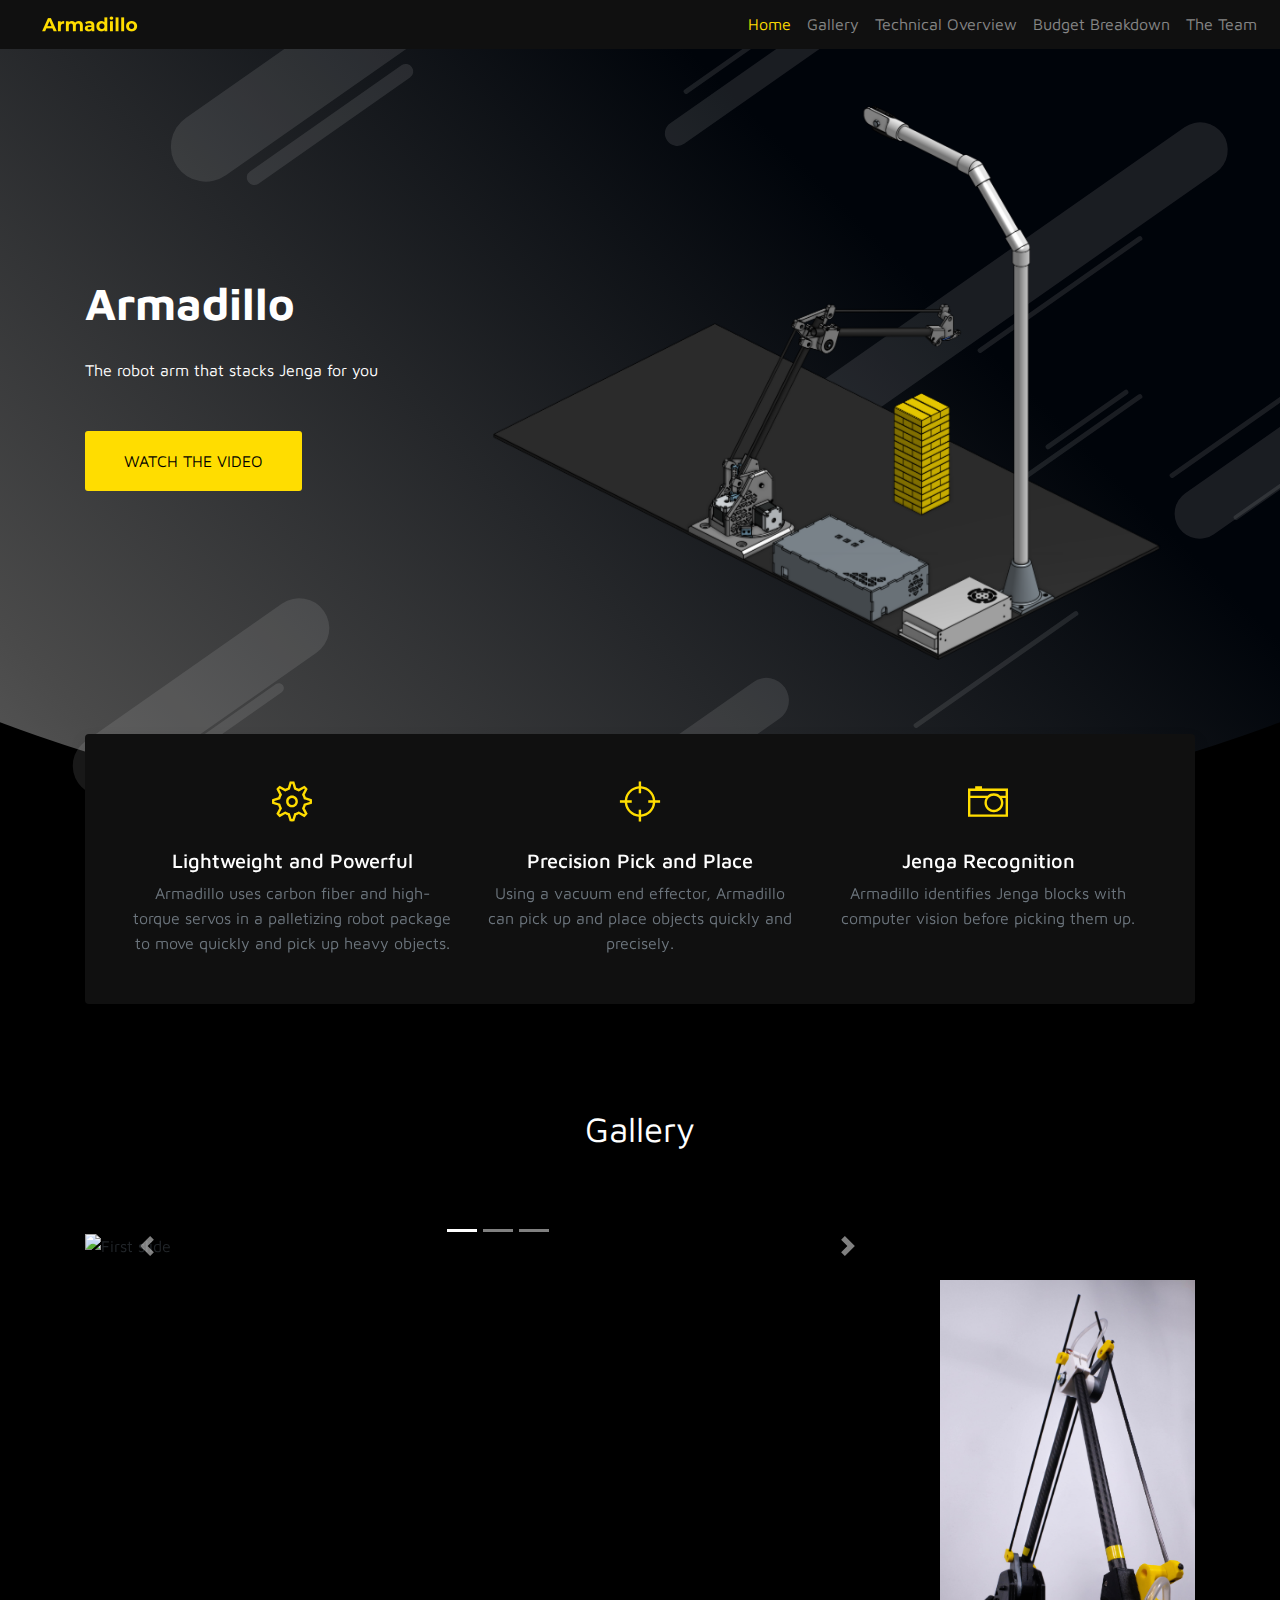
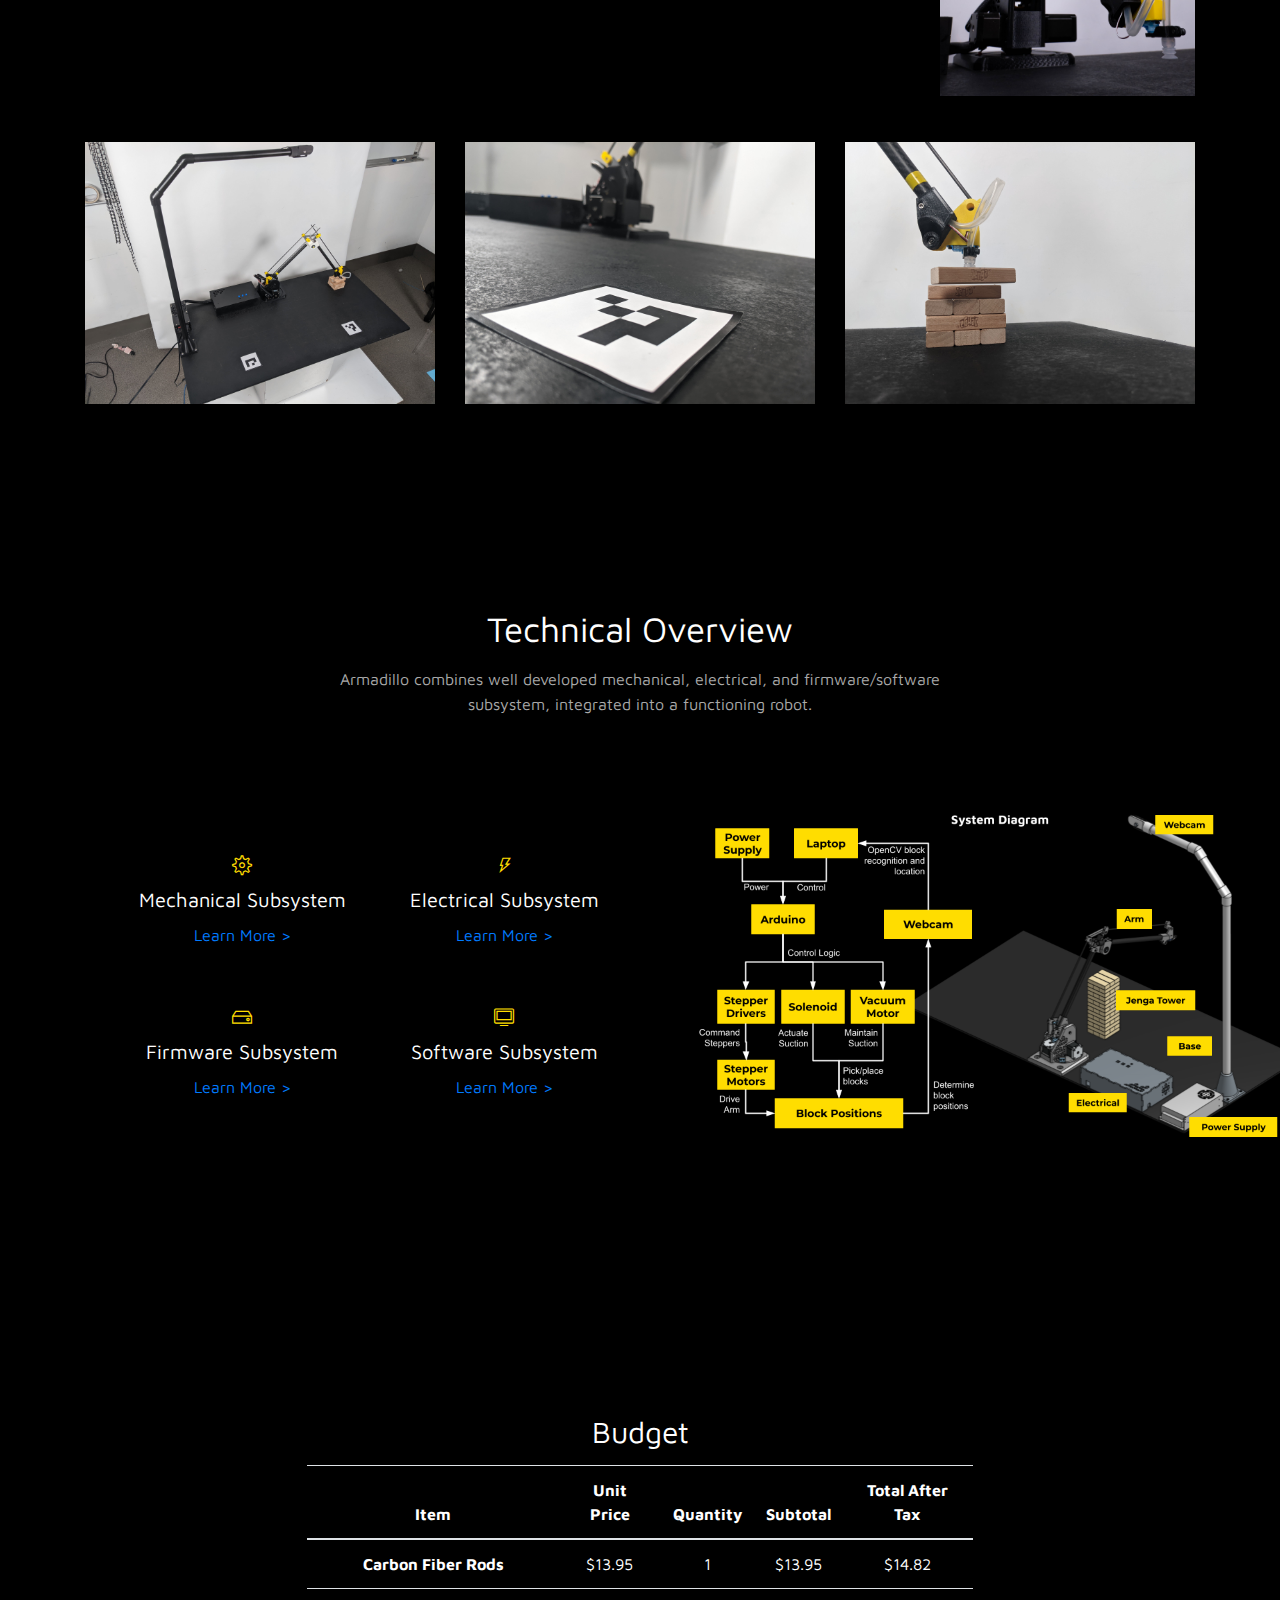
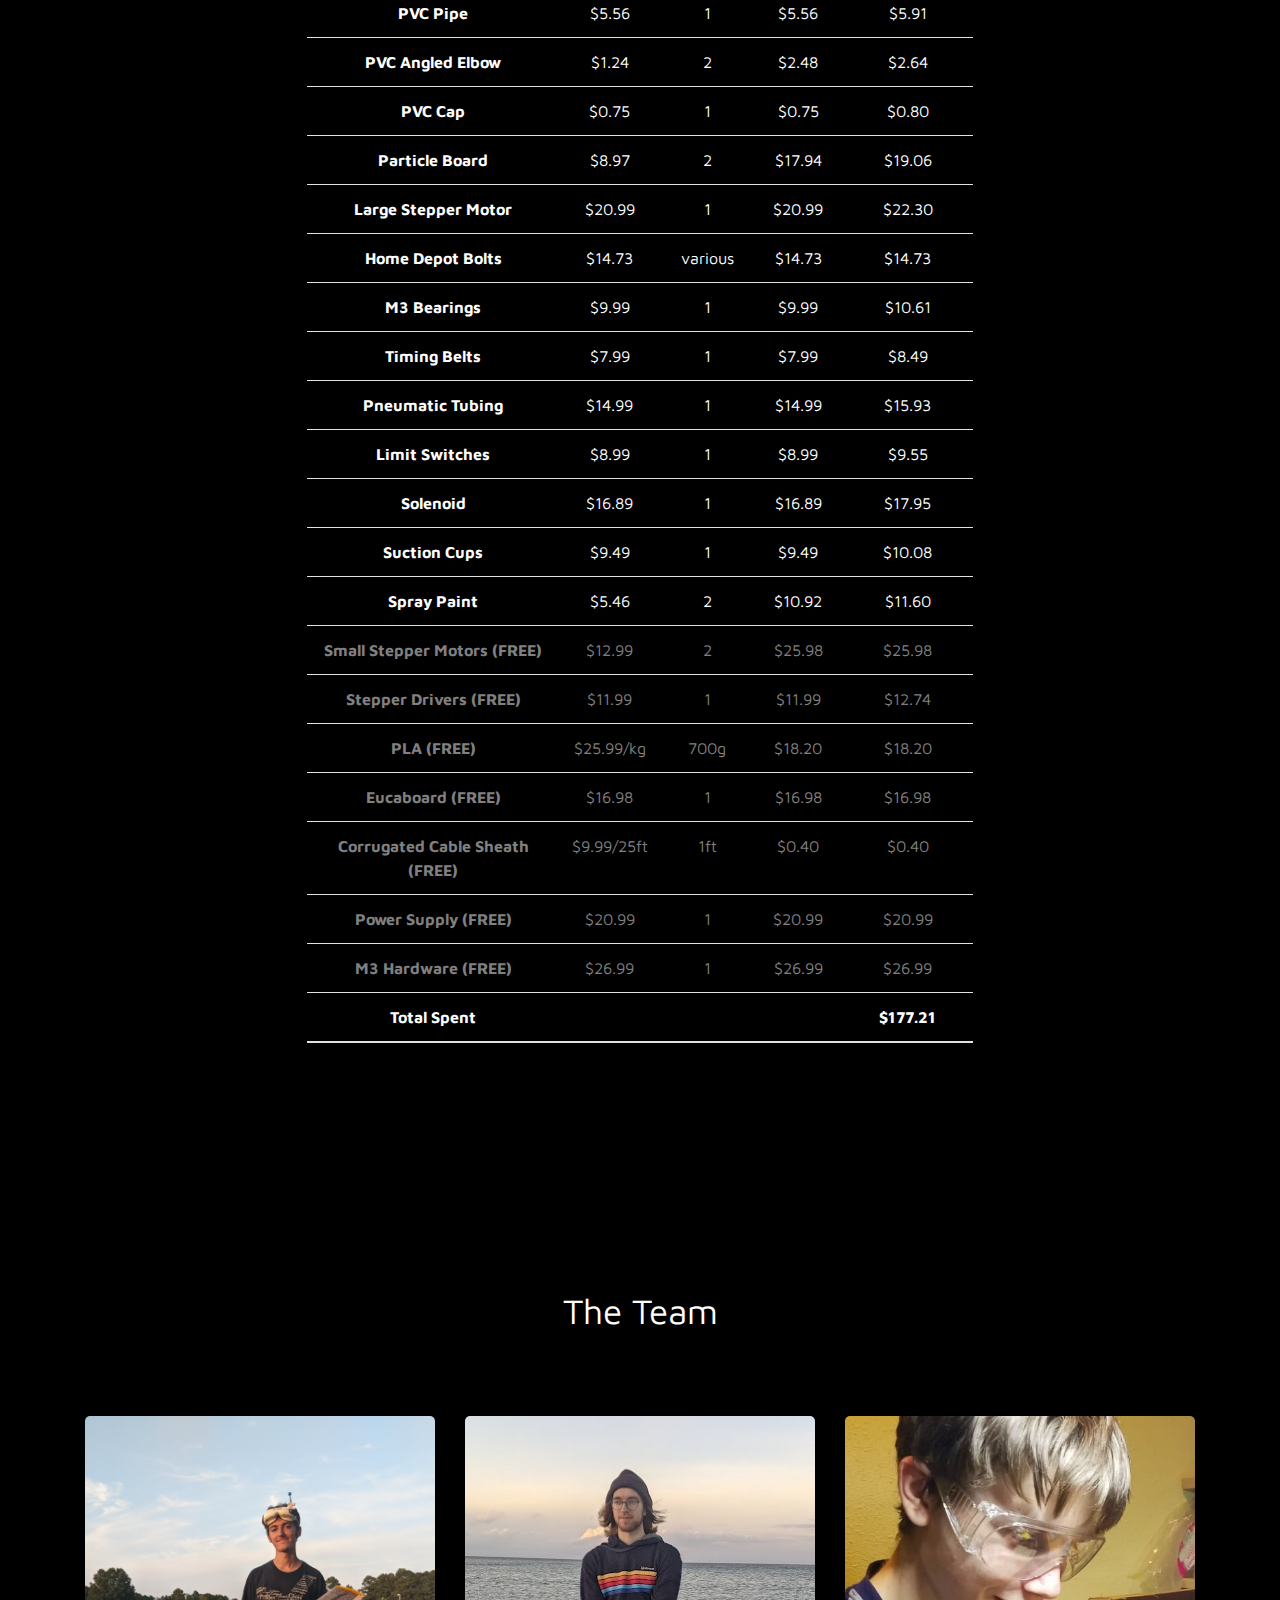
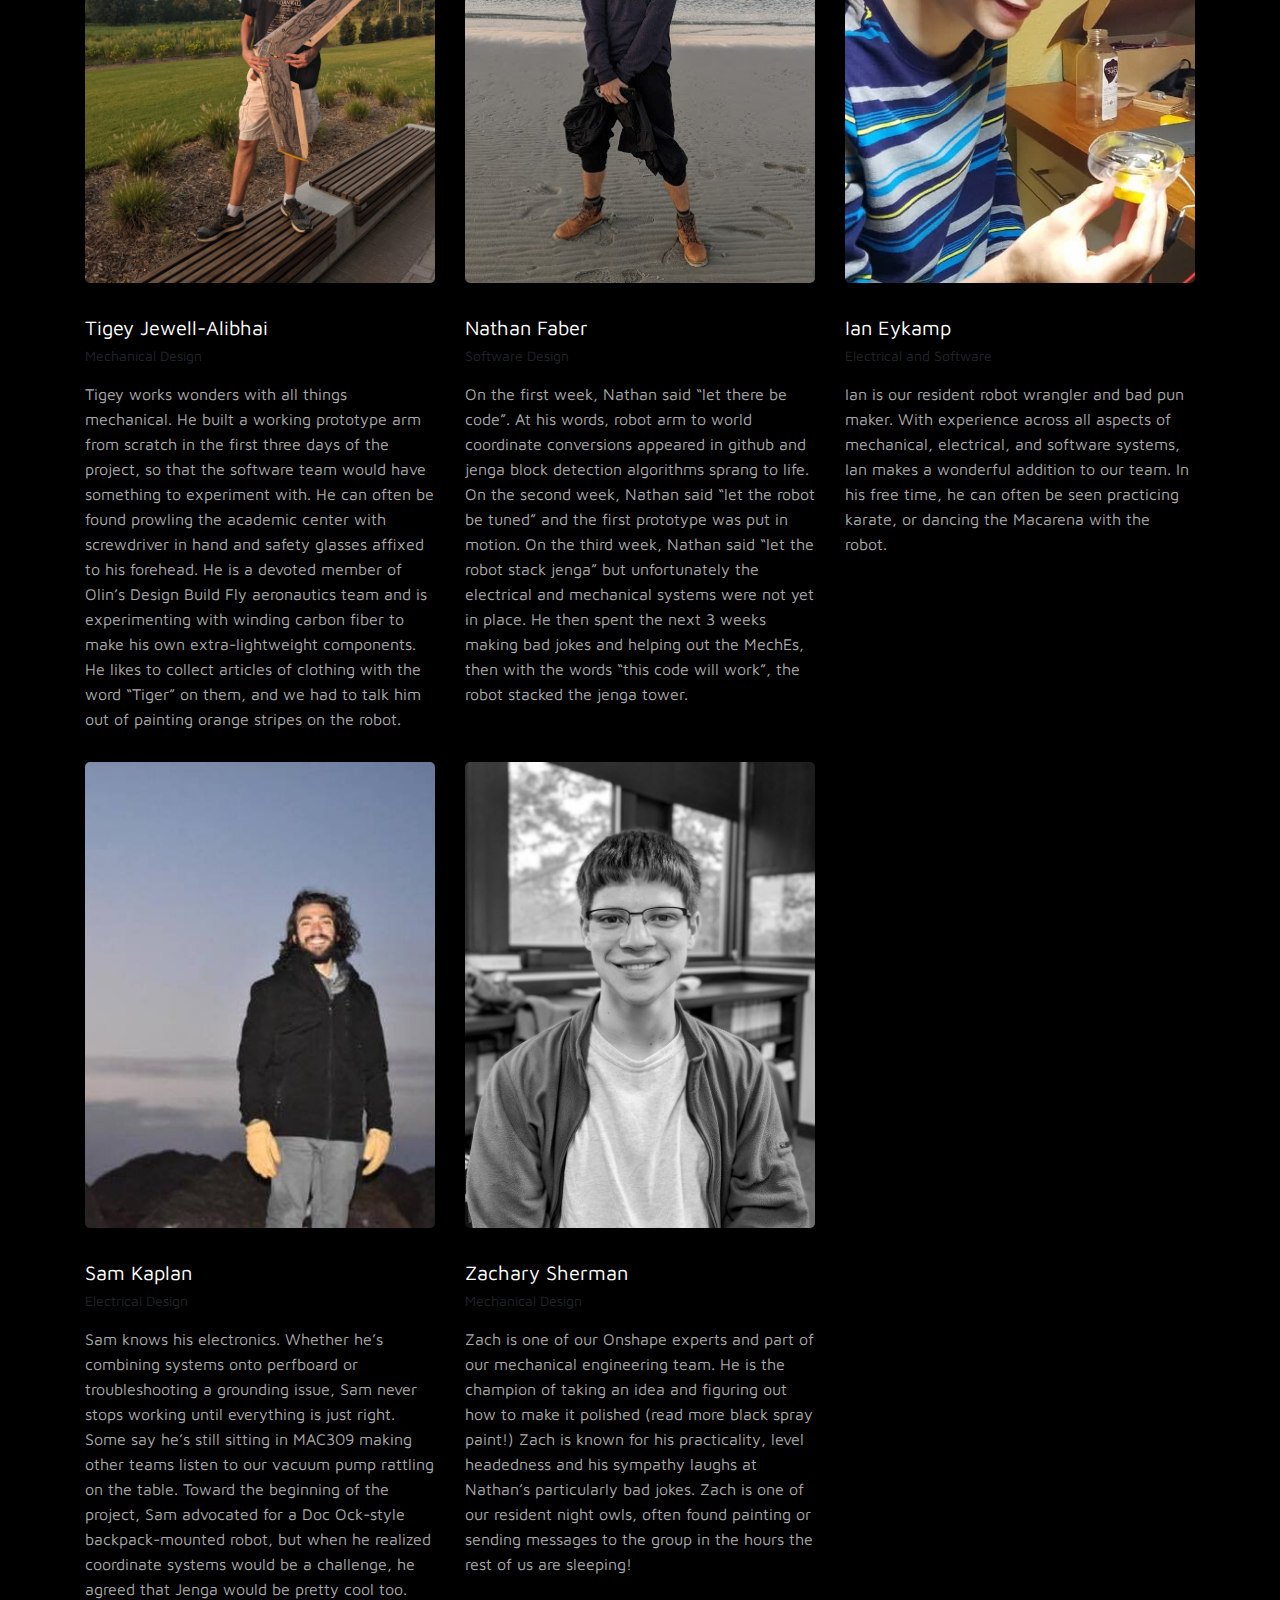
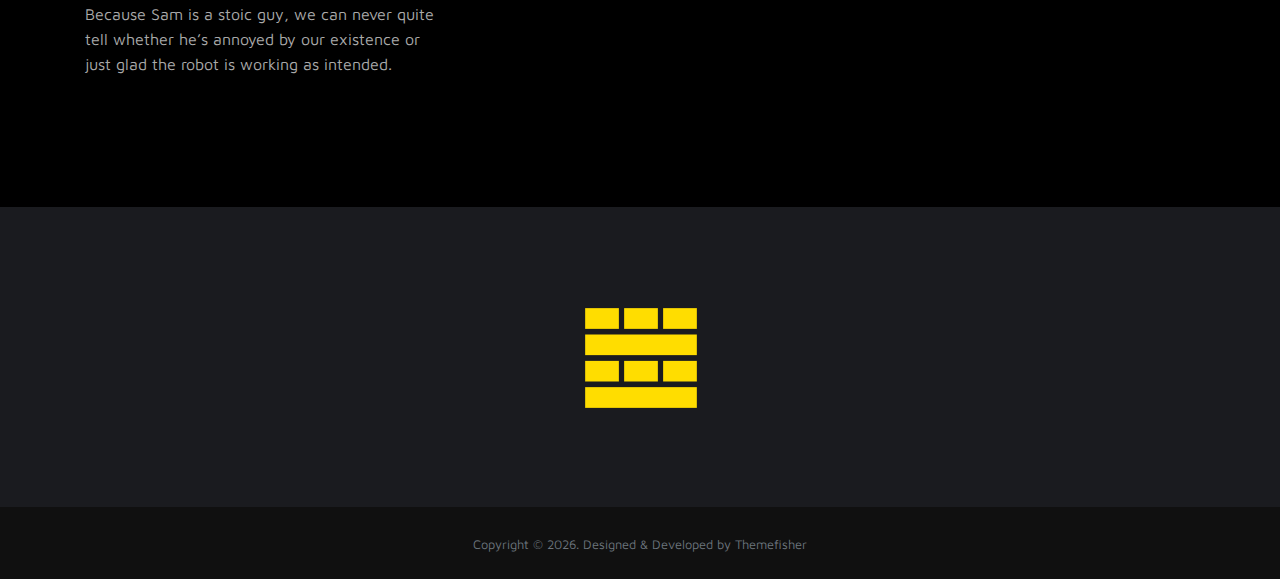
==== commit 3f5c3641: "updated site" ====
--- a/docs/index.html
+++ b/docs/index.html
@@ -28,7 +28,7 @@
   <!-- Basic Page Needs
   ================================================== -->
   <meta charset="utf-8">
-  <title>Small Apps | Bootstrap App Landing Template</title>
+  <title>Armadillo: Jenga Stacking Robot Arm</title>
 
   <!-- Mobile Specific Metas
   ================================================== -->
@@ -103,10 +103,10 @@
 					<a class="nav-link" href="#Gallery">Gallery</a>
 				</li>
 				<li class="nav-item">
-					<a class="nav-link" href="about.html">Technical Overview</a>
+					<a class="nav-link" href="#Technical">Technical Overview</a>
 				</li>
 				<li class="nav-item">
-					<a class="nav-link" href="about.html">Budget Breakdown</a>
+					<a class="nav-link" href="#Budget">Budget Breakdown</a>
 				</li>
 				<li class="nav-item">
 					<a class="nav-link" href="#Team">The Team</a>
@@ -141,11 +141,12 @@
 		<div class="row align-items-center">
 			<div class="col-md-4 order-2 order-md-1 text-center text-md-left">
 				<h1 class="text-white font-weight-bold mb-4">Armadillo</h1>
-				<p class="text-white mb-5">The robot arm that stacks jenga for you</p>
-				<a href="FAQ.html" class="btn btn-main-md">Watch the Video</a>
+				<p class="text-white mb-5">The robot arm that stacks Jenga for you</p>
+				<a href="unused/FAQ.html" class="btn btn-main-md">Watch the Video</a>
 			</div>
 			<div class="col-md-8 text-center order-1 order-md-2">
-				<img class="img-fluid" src="images/background/CADOverview2.png" alt="screenshot">
+				<!--<img class="img-fluid" src="images/background/CADOverview2.png" alt="screenshot">-->
+				<img class="img-fluid" src="images/gallery/base2.png" alt="screenshot">
 			</div>
 		</div>
 	</div>
@@ -158,19 +159,19 @@
 			<div class="row">
 				<div class="col-lg-4 col-md-6 mt-5 mt-md-0 text-center">
 					<i class="ti-settings text-primary h1"></i>
-					<h3 class="mt-4 text-capitalize h5 ">Lightweight and Powerful</h3>
-					<p class="regular text-muted">Armadillo uses carbon fiber and high torque servos in a palletizing robot
+					<h3 class="mt-4 h5 ">Lightweight and Powerful</h3>
+					<p class="regular text-muted">Armadillo uses carbon fiber and high-torque servos in a palletizing robot
 					package to move quickly and pick up heavy objects.</p>
 				</div>
 				<div class="col-lg-4 col-md-6 mt-5 mt-md-0 text-center">
 					<i class="ti-target text-primary h1"></i>
-					<h3 class="mt-4 text-capitalize h5 ">Precision Pick and Place</h3>
+					<h3 class="mt-4 h5 ">Precision Pick and Place</h3>
 					<p class="regular text-muted">Using a vacuum end effector, Armadillo can pick up and place objects quickly
 					and precisely.</p>
 				</div>
 				<div class="col-lg-4 col-md-12 mt-5 mt-lg-0 text-center">
 					<i class="ti-camera text-primary h1"></i>
-					<h3 class="mt-4 text-capitalize h5 ">Jenga Recognition</h3>
+					<h3 class="mt-4 h5 ">Jenga Recognition</h3>
 					<p class="regular text-muted">Armadillo identifies Jenga blocks with computer vision
 					before picking them up.</p>
 					</p>
@@ -186,58 +187,63 @@
 <section id="Gallery" class="feature section pt-0">
 	<div class="container">
 		<div class="row">
-			<div class="col-lg-6 ml-auto justify-content-center">
+			<div class="col-lg-12">
+				<div class="section-title">
+					<h2>Gallery</h2>
+				</div>
+			</div>
+		</div>
+		<div class="row">
+			<div class="col-lg-9">
+			<div id="carouselExampleIndicators" class="carousel slide" data-ride="carousel">
+				<ol class="carousel-indicators">
+					<li data-target="#carouselExampleIndicators" data-slide-to="0" class="active"></li>
+					<li data-target="#carouselExampleIndicators" data-slide-to="1"></li>
+					<li data-target="#carouselExampleIndicators" data-slide-to="2"></li>
+				</ol>
+				<div class="carousel-inner">
+					<div class="carousel-item active">
+						<img class="d-block w-100" src="images/gallery/stacking1.gif" alt="First slide">
+					</div>
+					<div class="carousel-item">
+						<img class="d-block w-100" src="images/mechanical/limitswitch.gif" alt="Second slide">
+					</div>
+					<div class="carousel-item">
+						<img class="d-block w-100" src="images/gallery/move1.gif" alt="Third slide">
+					</div>
+				</div>
+				<a class="carousel-control-prev" href="#carouselExampleIndicators" role="button" data-slide="prev">
+					<span class="carousel-control-prev-icon" aria-hidden="true"></span>
+					<span class="sr-only">Previous</span>
+				</a>
+				<a class="carousel-control-next" href="#carouselExampleIndicators" role="button" data-slide="next">
+					<span class="carousel-control-next-icon" aria-hidden="true"></span>
+					<span class="sr-only">Next</span>
+				</a>
+			</div>
+			</div>
+			<div class="col-lg-3 ml-auto justify-content-center" style="margin-top:4%">
 				<!-- Feature Mockup -->
-				<div class="image-content" data-aos="fade-right">
-					<img class="img-fluid" src="images/background/CADOverview4.png" alt="jenga">
-				</div>
-			</div>
-			<div class="col-lg-6 mr-auto align-self-center">
-				<div class="feature-content">
-					<!-- Feature Title -->
-					<h2>Stack Jenga faster and more efficiently than ever</h2>
-					<!-- Feature Description -->
-					<p class="desc">Lorem ipsum dolor sit amet, consectetur adipiscing elit, sed do eiusmod tempor incididunt ut
-						labore et dolore magna aliqua. Ut enim ad minim veniam, quis nostrud exercitation ullamco laboris nisi ut
-						aliquip ex ea commodo consequat.</p>
-				</div>
-
-			</div>
-		</div>
-	</div>
-</section>
-
-<section class="feature section pt-0">
-	<div class="container">
-		<div class="row">
-			<div class="col-lg-6 ml-auto align-self-center">
-				<div class="feature-content">
-					<!-- Feature Title -->
-					<h2>Increase your productivity with <a
-							href="https://themefisher.com/products/small-apps-free-app-landing-page-template/">Small Apps</a></h2>
-					<!-- Feature Description -->
-					<p>Lorem ipsum dolor sit amet, consectetur adipiscing elit, sed do eiusmod tempor incididunt ut labore et
-						dolore magna aliqua. Ut enim ad minim veniam, quis nostrud exercitation ullamco laboris nisi ut aliquip ex
-						ea commodo consequat.</p>
-				</div>
-				<!-- Testimonial Quote -->
-				<div class="testimonial">
-					<p>
-						"InVision is a window into everything that's being designed at Twitter. It gets all of our best work in one
-						place."
-					</p>
-					<ul class="list-inline meta">
-						<li class="list-inline-item">
-							<img src="images/testimonial/feature-testimonial-thumb.jpg" alt="">
-						</li>
-						<li class="list-inline-item">Jonathon Andrew , Themefisher.com</li>
-					</ul>
-				</div>
-			</div>
-			<div class="col-lg-6 mr-auto justify-content-center">
-				<!-- Feature mockup -->
-				<div class="image-content" data-aos="fade-left">
-					<img class="img-fluid" src="images/feature/feature-new-02.jpg" alt="ipad">
+				<div class="image-content">
+					<img class="img-fluid" src="images/gallery/iso2.jpg" alt="jenga">
+				</div>
+			</div>
+			<div class="col-lg-4 ml-auto justify-content-center" style="margin-top:4%">
+				<!-- Feature Mockup -->
+				<div class="image-content">
+					<img class="img-fluid" src="images/gallery/iso1.jpg" alt="jenga">
+				</div>
+			</div>
+			<div class="col-lg-4 ml-auto justify-content-center" style="margin-top:4%">
+				<!-- Feature Mockup -->
+				<div class="image-content">
+					<img class="img-fluid" src="images/software/apriltag.jpg" alt="jenga">
+				</div>
+			</div>
+			<div class="col-lg-4 ml-auto justify-content-center" style="margin-top:4%">
+				<!-- Feature Mockup -->
+				<div class="image-content">
+					<img class="img-fluid" src="images/gallery/stack1.jpg" alt="jenga">
 				</div>
 			</div>
 		</div>
@@ -248,72 +254,77 @@
 <!--==============================
 =            Services            =
 ===============================-->
-<section class="service section bg-gray">
+<section id="Technical" class="service section bg-gray">
 	<div class="container-fluid p-0">
 		<div class="row">
 			<div class="col-lg-12">
 				<div class="section-title">
-					<h2>An Interface For Lifestyle</h2>
-					<p><a href="https://themefisher.com/products/small-apps-free-app-landing-page-template/">Small Apps</a> makes
-						it easy to stay on top of your Life Style. No late tasks. No gimmicks.</p>
+					<h2>Technical Overview</h2>
+					<p>Armadillo combines well developed mechanical, electrical, and firmware/software subsystem, integrated
+						into a functioning robot.</p>
 				</div>
 			</div>
 		</div>
 		<div class="row no-gutters">
-			<div class="col-lg-6 align-self-center">
-				<!-- Feature Image -->
-				<div class="service-thumb left" data-aos="fade-right">
-					<img class="img-fluid" src="images/feature/iphone-ipad.jpg" alt="iphone-ipad">
-				</div>
-			</div>
+			<div class="col-lg-1"></div>
 			<div class="col-lg-5 mr-auto align-self-center">
 				<div class="service-box">
 					<div class="row align-items-center">
-						<div class="col-md-6 col-xs-12">
+						<div class="col-md-6 col-xs-12 disp1">
 							<!-- Service 01 -->
 							<div class="service-item">
 								<!-- Icon -->
-								<i class="ti-bookmark"></i>
+								<i class="ti-settings"></i>
 								<!-- Heading -->
-								<h3>Easy Prototyping</h3>
+								<h3>Mechanical Subsystem</h3>
 								<!-- Description -->
-								<p>Curabitur arcu erat, accumsan id imperdiet et, porttitor at sem. Curabitur aliquet quam id dui</p>
+								<p></p>
+								<a class="btn-link" href="mechanical.html">Learn More ></a>
 							</div>
 						</div>
-						<div class="col-md-6 col-xs-12">
+						<div class="col-md-6 col-xs-12 disp1">
 							<!-- Service 01 -->
 							<div class="service-item">
 								<!-- Icon -->
-								<i class="ti-pulse"></i>
+								<i class="ti-bolt"></i>
 								<!-- Heading -->
-								<h3>Sensor Bridge</h3>
+								<h3>Electrical Subsystem</h3>
 								<!-- Description -->
-								<p>Curabitur arcu erat, accumsan id imperdiet et, porttitor at sem. Curabitur aliquet quam id dui</p>
+								<p></p>
+								<a class="btn-link" href="electrical.html">Learn More ></a>
 							</div>
 						</div>
-						<div class="col-md-6 col-xs-12">
+						<div class="col-md-6 col-xs-12 disp1">
 							<!-- Service 01 -->
 							<div class="service-item">
 								<!-- Icon -->
-								<i class="ti-bar-chart"></i>
+								<i class="ti-harddrive"></i>
 								<!-- Heading -->
-								<h3>Strategist</h3>
+								<h3>Firmware Subsystem</h3>
 								<!-- Description -->
-								<p>Curabitur arcu erat, accumsan id imperdiet et, porttitor at sem. Curabitur aliquet quam id dui</p>
+								<p></p>
+								<a class="btn-link" href="firmware.html">Learn More ></a>
 							</div>
 						</div>
-						<div class="col-md-6 col-xs-12">
+						<div class="col-md-6 col-xs-12 disp1">
 							<!-- Service 01 -->
 							<div class="service-item">
 								<!-- Icon -->
-								<i class="ti-panel"></i>
+								<i class="ti-desktop"></i>
 								<!-- Heading -->
-								<h3>Art Direction</h3>
+								<h3>Software Subsystem</h3>
 								<!-- Description -->
-								<p>Curabitur arcu erat, accumsan id imperdiet et, porttitor at sem. Curabitur aliquet quam id dui</p>
+								<p></p>
+								<a class="btn-link" href="software.html">Learn More ></a>
 							</div>
 						</div>
 					</div>
+				</div>
+			</div>
+			<div class="col-lg-6 align-self-center">
+				<!-- Feature Image -->
+				<div class="service-thumb right">
+					<img class="img-fluid" src="images/gallery/SchematicDiagram.png" alt="iphone-ipad">
 				</div>
 			</div>
 		</div>
@@ -325,119 +336,194 @@
 <!--=================================
 =            Video Promo            =
 ==================================-->
-<section class="video-promo section bg-1">
+<section class="video-promo section bg-1" id="Budget">
 	<div class="container">
 		<div class="row">
 			<div class="col-lg-12">
 				<div class="content-block">
 					<!-- Heading -->
-					<h2>Watch Our Promo Video</h2>
+					<h2 style="color:white">Budget</h2>
 					<!-- Promotional Speech -->
-					<p>Vivamus suscipit tortor eget felis porttitor volutpat. Curabitur arcu erat, accumsan id imperdiet et,
-						porttitor at sem. Vivamus </p>
-					<!-- Popup Video -->
-					<a data-fancybox href="https://www.youtube.com/watch?v=jrkvirglgaQ">
-						<i class="ti-control-play video"></i>
-					</a>
+					<table class="table" style="color:white">
+						<thead>
+						<tr>
+							<th scope="col">Item</th>
+							<th scope="col">Unit Price</th>
+							<th scope="col">Quantity</th>
+							<th scope="col">Subtotal</th>
+							<th scope="col">Total After Tax</th>
+						</tr>
+						</thead>
+						<tbody>
+						<tr>
+							<th scope="row">Carbon Fiber Rods</th>
+							<td>$13.95</td>
+							<td>1</td>
+							<td>$13.95</td>
+							<td>$14.82</td>
+						</tr>
+						<tr>
+							<th scope="row">PVC Pipe</th>
+							<td>$5.56</td>
+							<td>1</td>
+							<td>$5.56</td>
+							<td>$5.91</td>
+						</tr>
+						<tr>
+							<th scope="row">PVC Angled Elbow</th>
+							<td>$1.24</td>
+							<td>2</td>
+							<td>$2.48</td>
+							<td>$2.64</td>
+						</tr>
+						<tr>
+							<th scope="row">PVC Cap</th>
+							<td>$0.75</td>
+							<td>1</td>
+							<td>$0.75</td>
+							<td>$0.80</td>
+						</tr>
+						<tr>
+							<th scope="row">Particle Board</th>
+							<td>$8.97</td>
+							<td>2</td>
+							<td>$17.94</td>
+							<td>$19.06</td>
+						</tr>
+						<tr>
+							<th scope="row">Large Stepper Motor</th>
+							<td>$20.99</td>
+							<td>1</td>
+							<td>$20.99</td>
+							<td>$22.30</td>
+						</tr>
+						<tr>
+							<th scope="row">Home Depot Bolts</th>
+							<td>$14.73</td>
+							<td>various</td>
+							<td>$14.73</td>
+							<td>$14.73</td>
+						</tr>
+						<tr>
+							<th scope="row">M3 Bearings</th>
+							<td>$9.99</td>
+							<td>1</td>
+							<td>$9.99</td>
+							<td>$10.61</td>
+						</tr>
+						<tr>
+							<th scope="row">Timing Belts</th>
+							<td>$7.99</td>
+							<td>1</td>
+							<td>$7.99</td>
+							<td>$8.49</td>
+						</tr>
+						<tr>
+							<th scope="row">Pneumatic Tubing</th>
+							<td>$14.99</td>
+							<td>1</td>
+							<td>$14.99</td>
+							<td>$15.93</td>
+						</tr>
+						<tr>
+							<th scope="row">Limit Switches</th>
+							<td>$8.99</td>
+							<td>1</td>
+							<td>$8.99</td>
+							<td>$9.55</td>
+						</tr>
+						<tr>
+							<th scope="row">Solenoid</th>
+							<td>$16.89</td>
+							<td>1</td>
+							<td>$16.89</td>
+							<td>$17.95</td>
+						</tr>
+						<tr>
+							<th scope="row">Suction Cups</th>
+							<td>$9.49</td>
+							<td>1</td>
+							<td>$9.49</td>
+							<td>$10.08</td>
+						</tr>
+						<tr>
+							<th scope="row">Spray Paint</th>
+							<td>$5.46</td>
+							<td>2</td>
+							<td>$10.92</td>
+							<td>$11.60</td>
+						</tr>
+						<tr style="color:gray">
+							<th scope="row">Small Stepper Motors (FREE)</th>
+							<td>$12.99</td>
+							<td>2</td>
+							<td>$25.98</td>
+							<td>$25.98</td>
+						</tr>
+						<tr style="color:gray">
+							<th scope="row">Stepper Drivers (FREE)</th>
+							<td>$11.99</td>
+							<td>1</td>
+							<td>$11.99</td>
+							<td>$12.74</td>
+						</tr>
+						<tr style="color:gray">
+							<th scope="row">PLA (FREE)</th>
+							<td>$25.99/kg</td>
+							<td>700g</td>
+							<td>$18.20</td>
+							<td>$18.20</td>
+						</tr>
+						<tr style="color:gray">
+							<th scope="row">Eucaboard (FREE)</th>
+							<td>$16.98</td>
+							<td>1</td>
+							<td>$16.98</td>
+							<td>$16.98</td>
+						</tr>
+						<tr style="color:gray">
+							<th scope="row">Corrugated Cable Sheath (FREE)</th>
+							<td>$9.99/25ft</td>
+							<td>1ft</td>
+							<td>$0.40</td>
+							<td>$0.40</td>
+						</tr>
+						<tr style="color:gray">
+							<th scope="row">Power Supply (FREE)</th>
+							<td>$20.99</td>
+							<td>1</td>
+							<td>$20.99</td>
+							<td>$20.99</td>
+						</tr>
+						<tr style="color:gray">
+							<th scope="row">M3 Hardware (FREE)</th>
+							<td>$26.99</td>
+							<td>1</td>
+							<td>$26.99</td>
+							<td>$26.99</td>
+						</tr>
+						</tbody>
+						<thead>
+						<tr>
+							<th scope="col">Total Spent</th>
+							<th scope="col"></th>
+							<th scope="col"></th>
+							<th scope="col"></th>
+							<th scope="col">$177.21</th>
+						</tr>
+						</thead>
+					</table>
 				</div>
 			</div>
 		</div>
 	</div>
 </section>
 <!--====  End of Video Promo  ====-->
-
-<!--=================================
-=            Testimonial            =
-==================================-->
-<section class="section testimonial" id="testimonial">
-	<div class="container">
-		<div class="row">
-			<div class="col-lg-12">
-				<!-- Testimonial Slider -->
-				<div class="testimonial-slider owl-carousel owl-theme">
-					<!-- Testimonial 01 -->
-					<div class="item">
-						<div class="block shadow">
-							<!-- Speech -->
-							<p>
-								Mauris blandit aliquet elit, eget tincidunt nibh pulvinar a. Donec sollicitudin molestie malesuada.
-								Donec sollicitudin molestie malesuada. Pellentesque in ipsum id orci porta dapibus. Lorem ipsum dolor
-								sit amet, consectetur adipiscing elit. Pellentesque in ipsum id orci porta dapibus. Quisque velit nisi,
-								pretium ut lacinia in, elementum id enim.
-							</p>
-							<!-- Person Thumb -->
-							<div class="image">
-								<img src="images/testimonial/feature-testimonial-thumb.jpg" alt="image">
-							</div>
-							<!-- Name and Company -->
-							<cite>Abraham Linkon , Themefisher.com</cite>
-						</div>
-					</div>
-					<!-- Testimonial 01 -->
-					<div class="item">
-						<div class="block shadow">
-							<!-- Speech -->
-							<p>
-								Mauris blandit aliquet elit, eget tincidunt nibh pulvinar a. Donec sollicitudin molestie malesuada.
-								Donec sollicitudin molestie malesuada. Pellentesque in ipsum id orci porta dapibus. Lorem ipsum dolor
-								sit amet, consectetur adipiscing elit. Pellentesque in ipsum id orci porta dapibus. Quisque velit nisi,
-								pretium ut lacinia in, elementum id enim.
-							</p>
-							<!-- Person Thumb -->
-							<div class="image">
-								<img src="images/testimonial/feature-testimonial-thumb.jpg" alt="image">
-							</div>
-							<!-- Name and Company -->
-							<cite>Abraham Linkon , Themefisher.com</cite>
-						</div>
-					</div>
-					<!-- Testimonial 01 -->
-					<div class="item">
-						<div class="block shadow">
-							<!-- Speech -->
-							<p>
-								Mauris blandit aliquet elit, eget tincidunt nibh pulvinar a. Donec sollicitudin molestie malesuada.
-								Donec sollicitudin molestie malesuada. Pellentesque in ipsum id orci porta dapibus. Lorem ipsum dolor
-								sit amet, consectetur adipiscing elit. Pellentesque in ipsum id orci porta dapibus. Quisque velit nisi,
-								pretium ut lacinia in, elementum id enim.
-							</p>
-							<!-- Person Thumb -->
-							<div class="image">
-								<img src="images/testimonial/feature-testimonial-thumb.jpg" alt="image">
-							</div>
-							<!-- Name and Company -->
-							<cite>Abraham Linkon , Themefisher.com</cite>
-						</div>
-					</div>
-					<!-- Testimonial 01 -->
-					<div class="item">
-						<div class="block shadow">
-							<!-- Speech -->
-							<p>
-								Mauris blandit aliquet elit, eget tincidunt nibh pulvinar a. Donec sollicitudin molestie malesuada.
-								Donec sollicitudin molestie malesuada. Pellentesque in ipsum id orci porta dapibus. Lorem ipsum dolor
-								sit amet, consectetur adipiscing elit. Pellentesque in ipsum id orci porta dapibus. Quisque velit nisi,
-								pretium ut lacinia in, elementum id enim.
-							</p>
-							<!-- Person Thumb -->
-							<div class="image">
-								<img src="images/testimonial/feature-testimonial-thumb.jpg" alt="image">
-							</div>
-							<!-- Name and Company -->
-							<cite>Abraham Linkon , Themefisher.com</cite>
-						</div>
-					</div>
-				</div>
-			</div>
-		</div>
-	</div>
-</section>
-<!--====  End of Testimonial  ====-->
 
 <!--=================================
 =            The Team               =
 ==================================-->
-<section id = "Team" class="design-team section pt-0">
+<section id = "Team" class="design-team section pt-0" style="margin-top:6%">
 	<div class="container">
 		<div class="row">
 			<div class="col-lg-12">
@@ -468,7 +554,7 @@
 					<!-- Position -->
 					<cite>Mechanical Design</cite>
 					<!-- Description -->
-					<p> Tigey thinks he is a robotics engineer but </p>
+					<p>Tigey works wonders with all things mechanical. He built a working prototype arm from scratch in the first three days of the project, so that the software team would have something to experiment with. He can often be found prowling the academic center with screwdriver in hand and safety glasses affixed to his forehead. He is a devoted member of Olin’s Design Build Fly aeronautics team and is experimenting with winding carbon fiber to make his own extra-lightweight components. He likes to collect articles of clothing with the word “Tiger” on them, and we had to talk him out of painting orange stripes on the robot.</p>
 				</div>
 			</div>
 			<div class="col-lg-4 col-md-6">
@@ -476,14 +562,13 @@
 				<div class="team-sm">
 					<!-- Team Member Image -->
 					<div class="image">
-						<img class="w-100" src="images/team/" alt="member-image">
+						<img class="w-100" src="images/team/nathan.jpg" alt="member-image">
 						<!-- Social Contacts -->
 						<div class="social-links">
 							<ul class="list-inline">
-								<li class="list-inline-item"><a href="https://themefisher.com/"><i class="ti-facebook"></i></a></li>
-								<li class="list-inline-item"><a href="https://themefisher.com/"><i class="ti-twitter"></i></a></li>
-								<li class="list-inline-item"><a href="https://themefisher.com/"><i class="ti-instagram"></i></a></li>
-								<li class="list-inline-item"><a href="https://themefisher.com/"><i class="ti-dribbble"></i></a></li>
+								<li class="list-inline-item"><a href="https://ntfaber.netlify.app/portfolio/"><i class="ti-world"></i></a></li>
+								<li class="list-inline-item"><a href="https://github.com/teadetime/"><i class="ti-github"></i></a></li>
+								<li class="list-inline-item"><a href="https://www.linkedin.com/in/nathanfaber/"><i class="ti-linkedin"></i></a></li>
 							</ul>
 						</div>
 					</div>
@@ -492,7 +577,7 @@
 					<!-- Position -->
 					<cite>Software Design</cite>
 					<!-- Description -->
-					<p>Vivamus magna justo, lacinia eget consectetur sed, convallis at tellus. Vestibulum ac diam sit amet quam vehicula elementum sed sit amet dui. Vivamus suscipit tortor eget felis porttitor volutpat.</p>
+					<p>On the first week, Nathan said “let there be code”. At his words, robot arm to world coordinate conversions appeared in github and jenga block detection algorithms sprang to life. On the second week, Nathan said “let the robot be tuned” and the first prototype was put in motion. On the third week, Nathan said “let the robot stack jenga” but unfortunately the electrical and mechanical systems were not yet in place. He then spent the next 3 weeks making bad jokes and helping out the MechEs, then with the words “this code will work”, the robot stacked the jenga tower. </p>
 				</div>
 			</div>
 			<div class="col-lg-4 col-md-6">
@@ -500,14 +585,11 @@
 				<div class="team-sm">
 					<!-- Team Member Image -->
 					<div class="image">
-						<img class="w-100" src="images/team/" alt="member-image">
+						<img class="w-100" src="images/team/ian.jpg" alt="member-image">
 						<!-- Social Contacts -->
 						<div class="social-links">
 							<ul class="list-inline">
-								<li class="list-inline-item"><a href="https://themefisher.com/"><i class="ti-facebook"></i></a></li>
-								<li class="list-inline-item"><a href="https://themefisher.com/"><i class="ti-twitter"></i></a></li>
-								<li class="list-inline-item"><a href="https://themefisher.com/"><i class="ti-instagram"></i></a></li>
-								<li class="list-inline-item"><a href="https://themefisher.com/"><i class="ti-dribbble"></i></a></li>
+
 							</ul>
 						</div>
 					</div>
@@ -516,7 +598,7 @@
 					<!-- Position -->
 					<cite>Electrical and Software</cite>
 					<!-- Description -->
-					<p>Vivamus magna justo, lacinia eget consectetur sed, convallis at tellus. Vestibulum ac diam sit amet quam vehicula elementum sed sit amet dui. Vivamus suscipit tortor eget felis porttitor volutpat.</p>
+					<p>Ian is our resident robot wrangler and bad pun maker. With experience across all aspects of mechanical, electrical, and software systems, Ian makes a wonderful addition to our team. In his free time, he can often be seen practicing karate, or dancing the Macarena with the robot. </p>
 				</div>
 			</div>
 			<div class="col-lg-4 col-md-6">
@@ -524,14 +606,13 @@
 				<div class="team-sm">
 					<!-- Team Member Image -->
 					<div class="image">
-						<img class="w-100" src="images/team/" alt="member-image">
+						<img class="w-100" src="images/team/sam.png" alt="member-image">
 						<!-- Social Contacts -->
 						<div class="social-links">
 							<ul class="list-inline">
-								<li class="list-inline-item"><a href="https://themefisher.com/"><i class="ti-facebook"></i></a></li>
-								<li class="list-inline-item"><a href="https://themefisher.com/"><i class="ti-twitter"></i></a></li>
-								<li class="list-inline-item"><a href="https://themefisher.com/"><i class="ti-instagram"></i></a></li>
-								<li class="list-inline-item"><a href="https://themefisher.com/"><i class="ti-dribbble"></i></a></li>
+								<li class="list-inline-item"><a href="www.samkaplan.co"><i class="ti-world"></i></a></li>
+								<li class="list-inline-item"><a href="https://www.linkedin.com/in/sam-kaplan-026bb8164/"><i class="ti-linkedin"></i></a></li>
+								<li class="list-inline-item"><a href="samkapster@gmail.com"><i class="ti-email"></i></a></li>
 							</ul>
 						</div>
 					</div>
@@ -540,7 +621,7 @@
 					<!-- Position -->
 					<cite>Electrical Design</cite>
 					<!-- Description -->
-					<p>Vivamus magna justo, lacinia eget consectetur sed, convallis at tellus. Vestibulum ac diam sit amet quam vehicula elementum sed sit amet dui. Vivamus suscipit tortor eget felis porttitor volutpat.</p>
+					<p>Sam knows his electronics. Whether he’s combining systems onto perfboard or troubleshooting a grounding issue, Sam never stops working until everything is just right. Some say he’s still sitting in MAC309 making other teams listen to our vacuum pump rattling on the table. Toward the beginning of the project, Sam advocated for a Doc Ock-style backpack-mounted robot, but when he realized coordinate systems would be a challenge, he agreed that Jenga would be pretty cool too. Because Sam is a stoic guy, we can never quite tell whether he’s annoyed by our existence or just glad the robot is working as intended.</p>
 				</div>
 			</div>
 			<div class="col-lg-4 col-md-6">
@@ -552,10 +633,9 @@
 						<!-- Social Contacts -->
 						<div class="social-links">
 							<ul class="list-inline">
-								<li class="list-inline-item"><a href="https://themefisher.com/"><i class="ti-facebook"></i></a></li>
-								<li class="list-inline-item"><a href="https://themefisher.com/"><i class="ti-twitter"></i></a></li>
-								<li class="list-inline-item"><a href="https://themefisher.com/"><i class="ti-instagram"></i></a></li>
-								<li class="list-inline-item"><a href="https://themefisher.com/"><i class="ti-dribbble"></i></a></li>
+								<li class="list-inline-item"><a href="www.zacharysherman.com"><i class="ti-world"></i></a></li>
+								<li class="list-inline-item"><a href="www.linkedin.com/in/zacharysherman"><i class="ti-linkedin"></i></a></li>
+								<li class="list-inline-item"><a href="www.twitter.com/zachary3352"><i class="ti-twitter"></i></a></li>
 							</ul>
 						</div>
 					</div>
@@ -564,7 +644,7 @@
 					<!-- Position -->
 					<cite>Mechanical Design</cite>
 					<!-- Description -->
-					<p>Vivamus magna justo, lacinia eget consectetur sed, convallis at tellus. Vestibulum ac diam sit amet quam vehicula elementum sed sit amet dui. Vivamus suscipit tortor eget felis porttitor volutpat.</p>
+					<p>Zach is one of our Onshape experts and part of our mechanical engineering team. He is the champion of taking an idea and figuring out how to make it polished (read more black spray paint!) Zach is known for his practicality, level headedness and his sympathy laughs at Nathan’s particularly bad jokes. Zach is one of our resident night owls, often found painting or sending messages to the group in the hours the rest of us are sleeping!</p>
 				</div>
 			</div>
 		</div>
@@ -579,72 +659,11 @@
   <div class="footer-main">
     <div class="container">
       <div class="row">
-        <div class="col-lg-4 col-md-12 m-md-auto align-self-center">
-          <div class="block">
-            <a href="index.html"><img src="images/logo-alt.png" alt="footer-logo"></a>
+        <div class="col-lg-12 col-md-12 align-self-center">
+			<div class="text-center">
+				<img src="images/favicon.png" class="rounded" alt="footer-logo">
+			</div>
             <!-- Social Site Icons -->
-            <ul class="social-icon list-inline">
-              <li class="list-inline-item">
-                <a href="https://www.facebook.com/themefisher"><i class="ti-facebook"></i></a>
-              </li>
-              <li class="list-inline-item">
-                <a href="https://twitter.com/themefisher"><i class="ti-twitter"></i></a>
-              </li>
-              <li class="list-inline-item">
-                <a href="https://www.instagram.com/themefisher/"><i class="ti-instagram"></i></a>
-              </li>
-            </ul>
-          </div>
-        </div>
-        <div class="col-lg-2 col-md-3 col-6 mt-5 mt-lg-0">
-          <div class="block-2">
-            <!-- heading -->
-            <h6>Product</h6>
-            <!-- links -->
-            <ul>
-              <li><a href="team.html">Teams</a></li>
-              <li><a href="blog.html">Blogs</a></li>
-              <li><a href="FAQ.html">FAQs</a></li>
-            </ul>
-          </div>
-        </div>
-        <div class="col-lg-2 col-md-3 col-6 mt-5 mt-lg-0">
-          <div class="block-2">
-            <!-- heading -->
-            <h6>Resources</h6>
-            <!-- links -->
-            <ul>
-              <li><a href="sign-up.html">Singup</a></li>
-              <li><a href="sign-in.html">Login</a></li>
-              <li><a href="blog.html">Blog</a></li>
-            </ul>
-          </div>
-        </div>
-        <div class="col-lg-2 col-md-3 col-6 mt-5 mt-lg-0">
-          <div class="block-2">
-            <!-- heading -->
-            <h6>Company</h6>
-            <!-- links -->
-            <ul>
-              <li><a href="career.html">Career</a></li>
-              <li><a href="contact.html">Contact</a></li>
-              <li><a href="team.html">Investor</a></li>
-              <li><a href="privacy.html">Terms</a></li>
-            </ul>
-          </div>
-        </div>
-        <div class="col-lg-2 col-md-3 col-6 mt-5 mt-lg-0">
-          <div class="block-2">
-            <!-- heading -->
-            <h6>Company</h6>
-            <!-- links -->
-            <ul>
-              <li><a href="about.html">About</a></li>
-              <li><a href="contact.html">Contact</a></li>
-              <li><a href="team.html">Team</a></li>
-              <li><a href="privacy-policy.html">Privacy Policy</a></li>
-            </ul>
-          </div>
         </div>
       </div>
     </div>
--- a/docs/css/style.css
+++ b/docs/css/style.css
@@ -168,7 +168,7 @@
 }
 
 .bg-1 {
-  background: url(../images/background/promo-video-back.jpg) fixed no-repeat;
+  background: url(../images/background/budget-bg.jpg) fixed no-repeat;
   background-size: cover;
 }
 
@@ -1916,4 +1916,18 @@
     height: 350px;
   }
 }
+
+.disp1:hover{
+  background: #232323;
+}
+
+.hide1{
+  display: none !important;
+}
+
+.disp1:hover + .hide1{
+  display: block !important;
+}
+
+
 /*# sourceMappingURL=style.css.map */
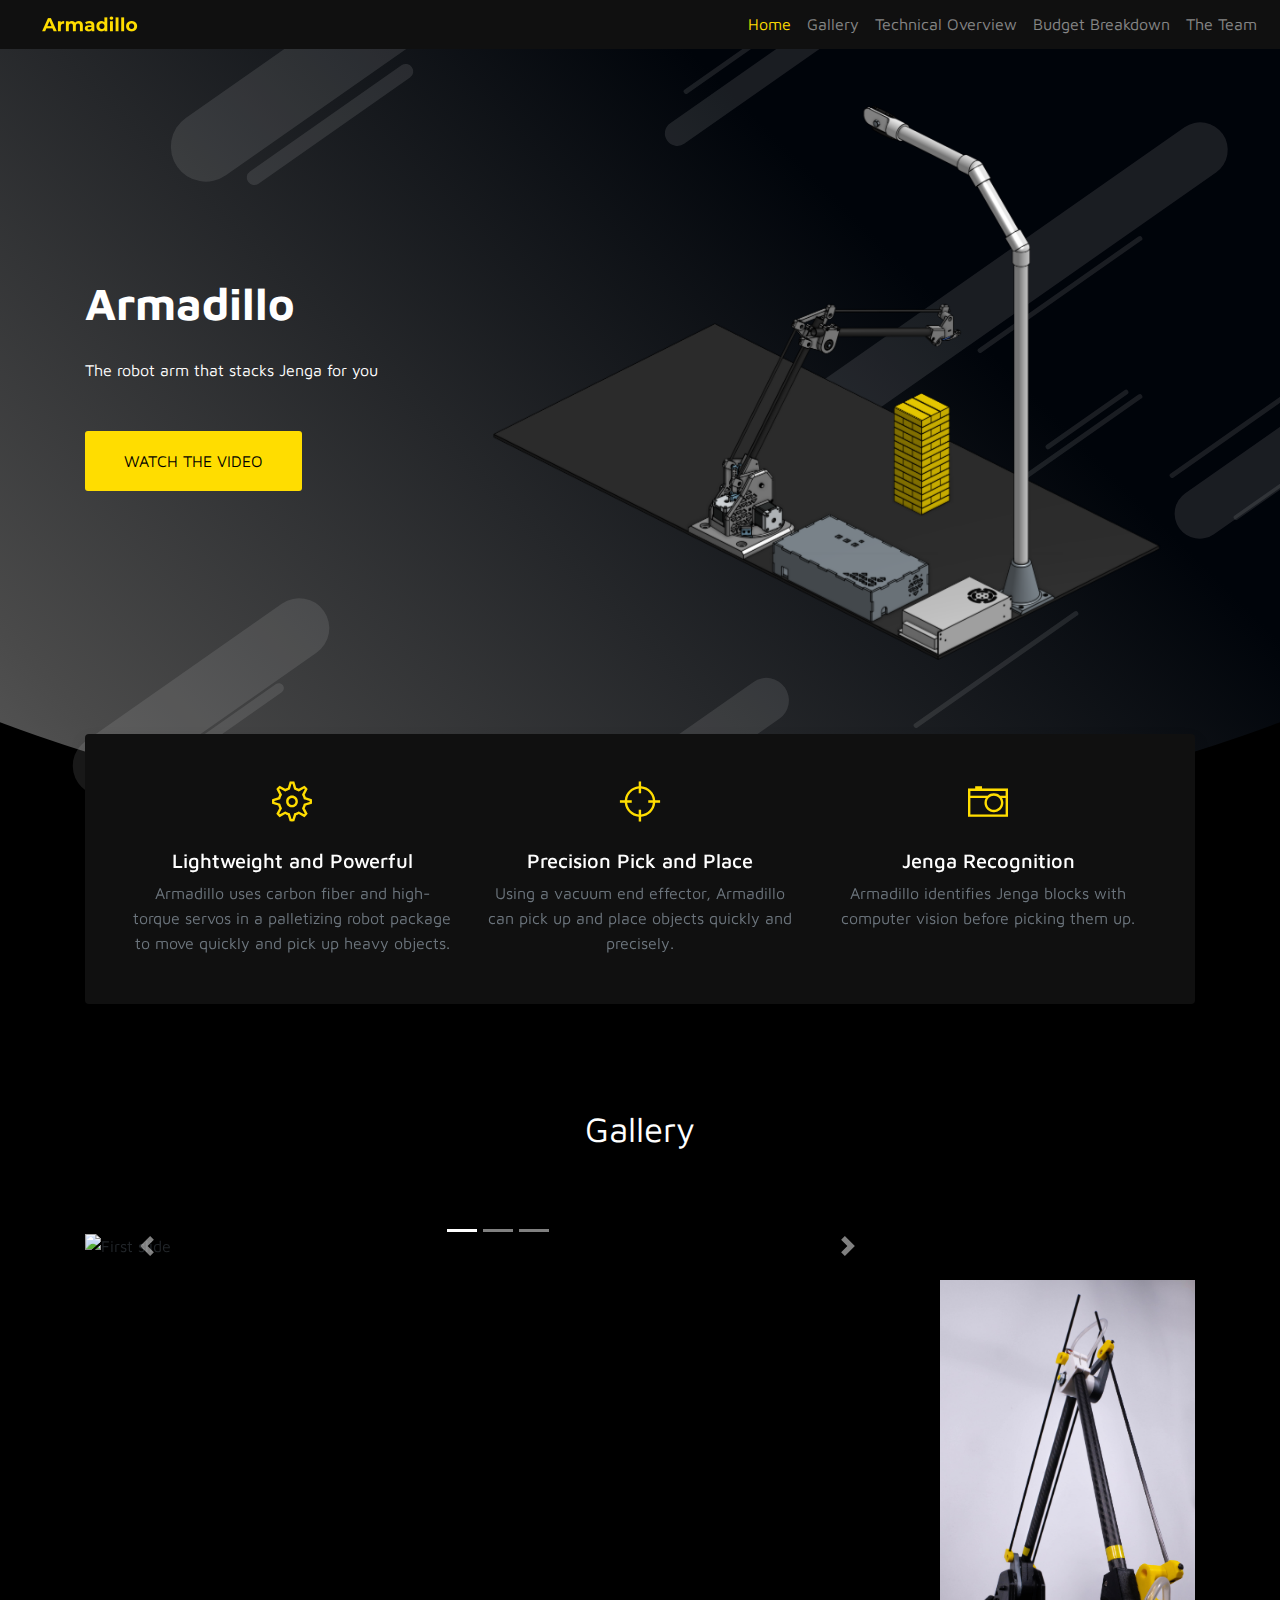
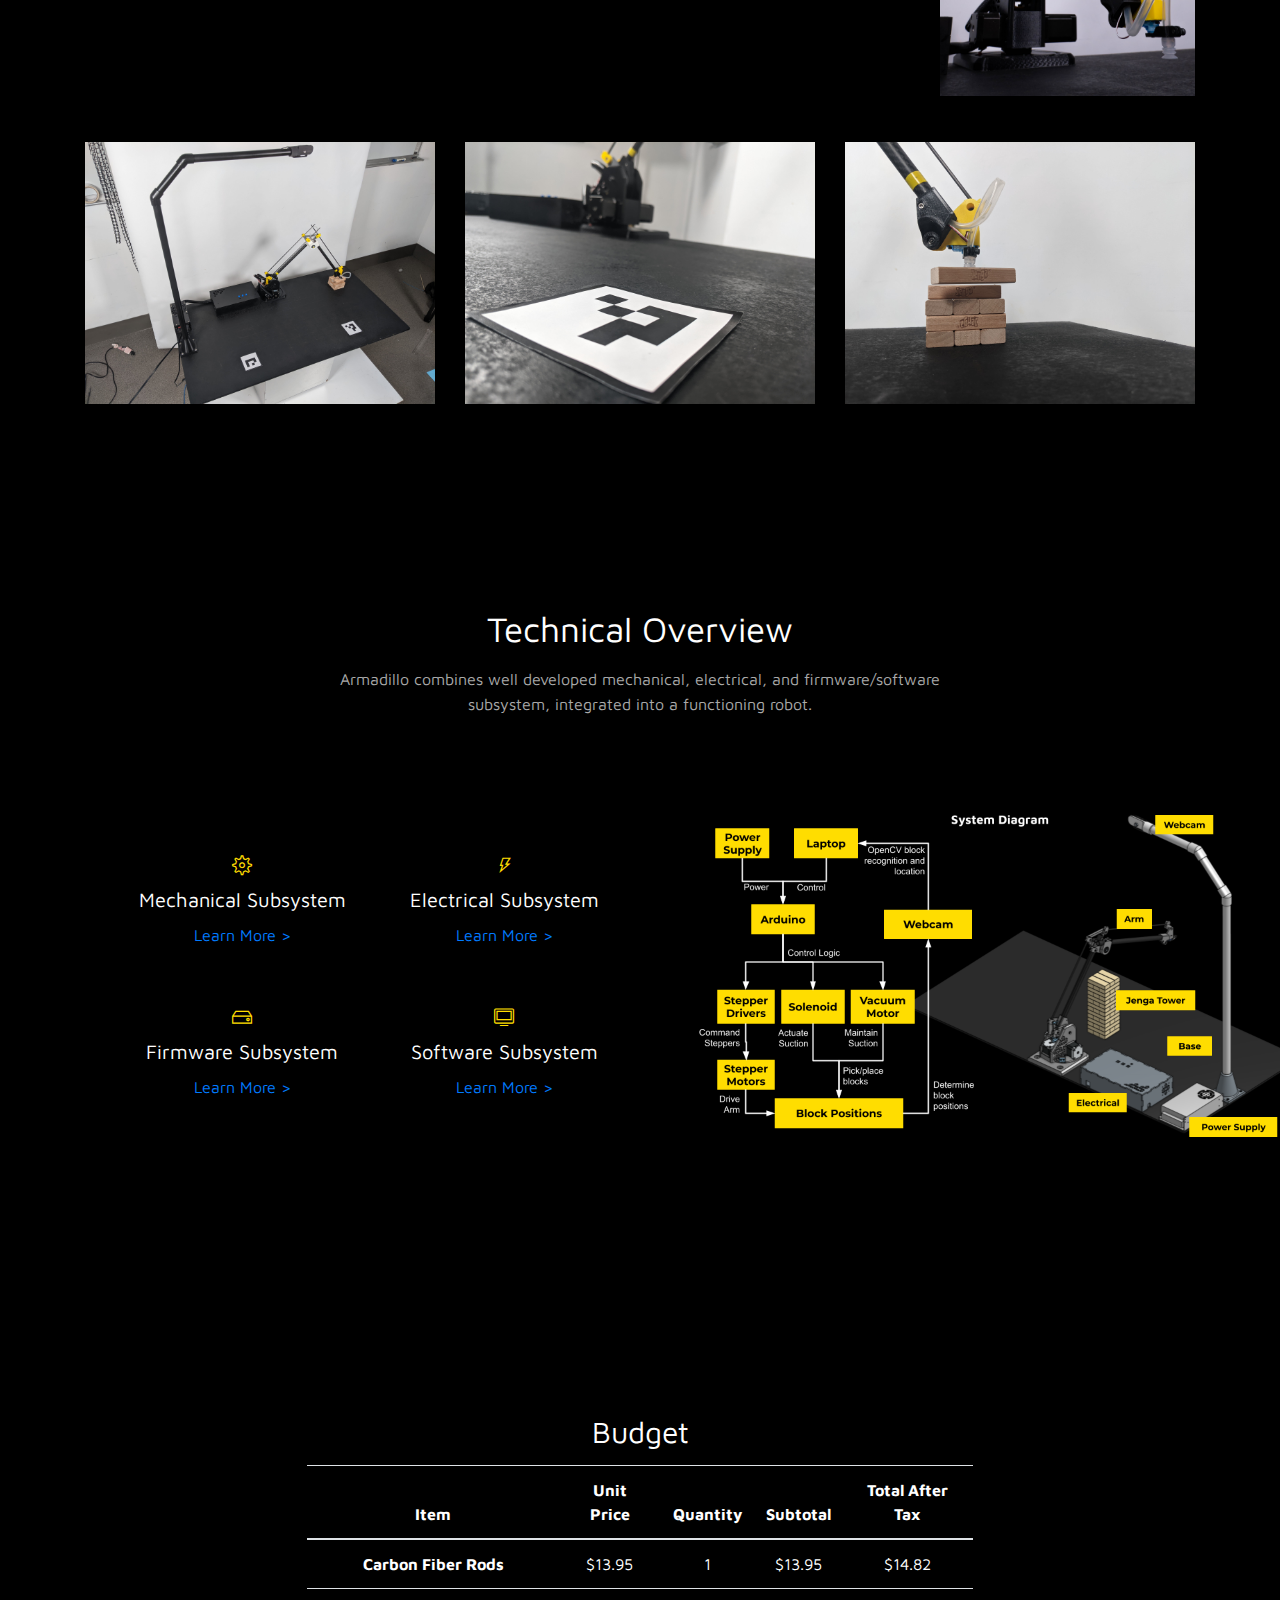
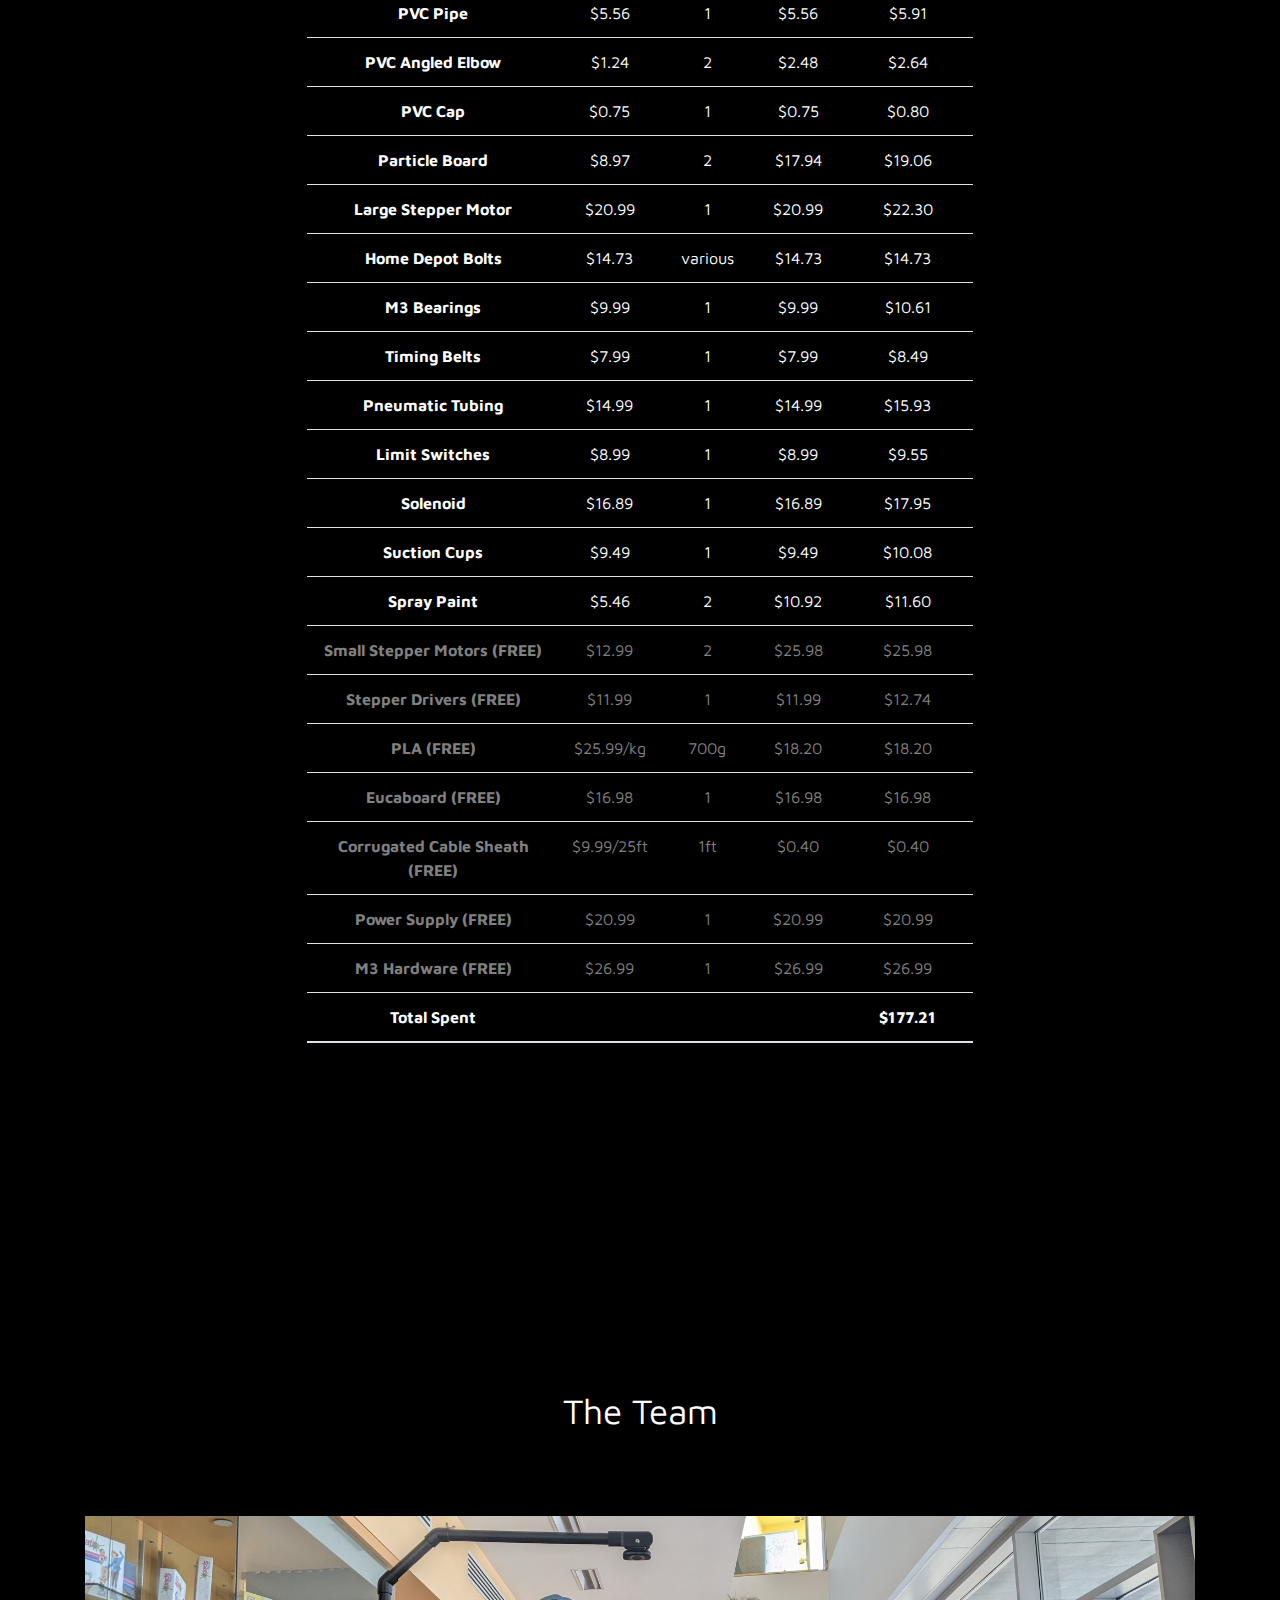
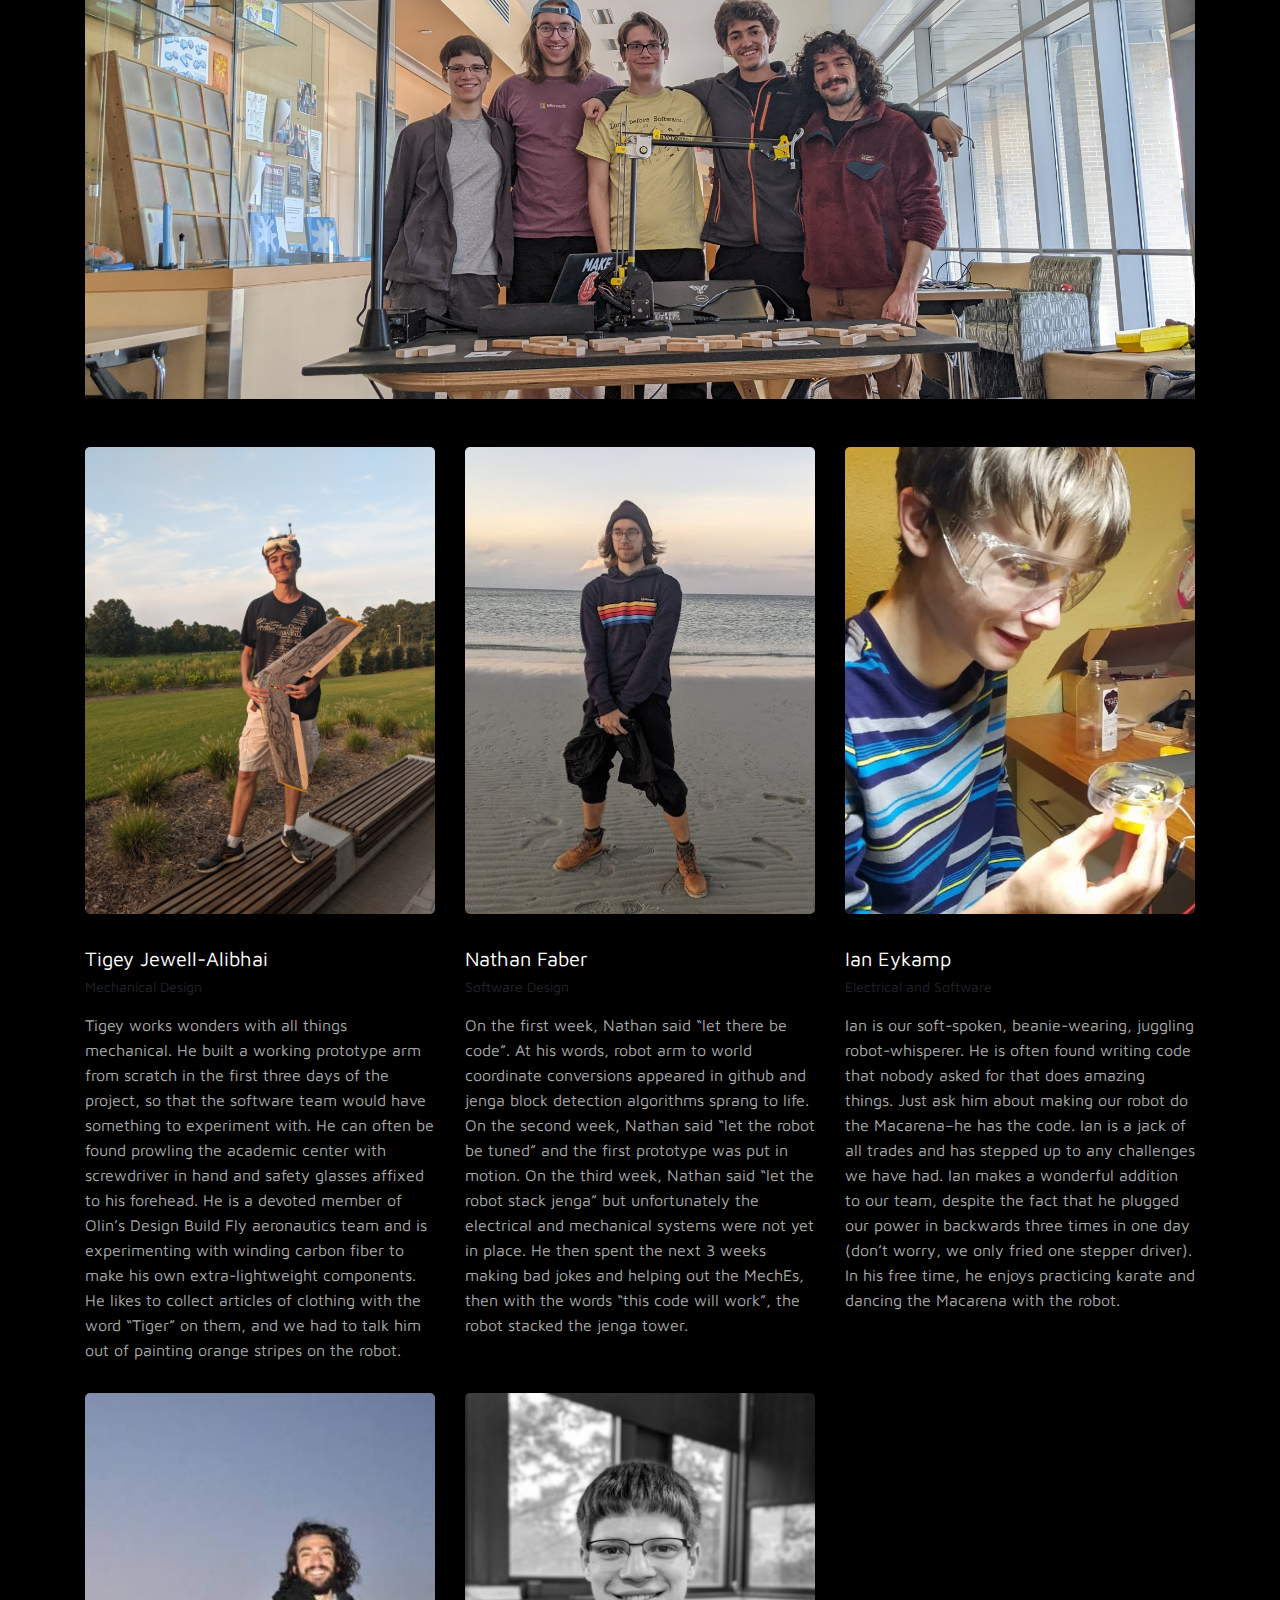
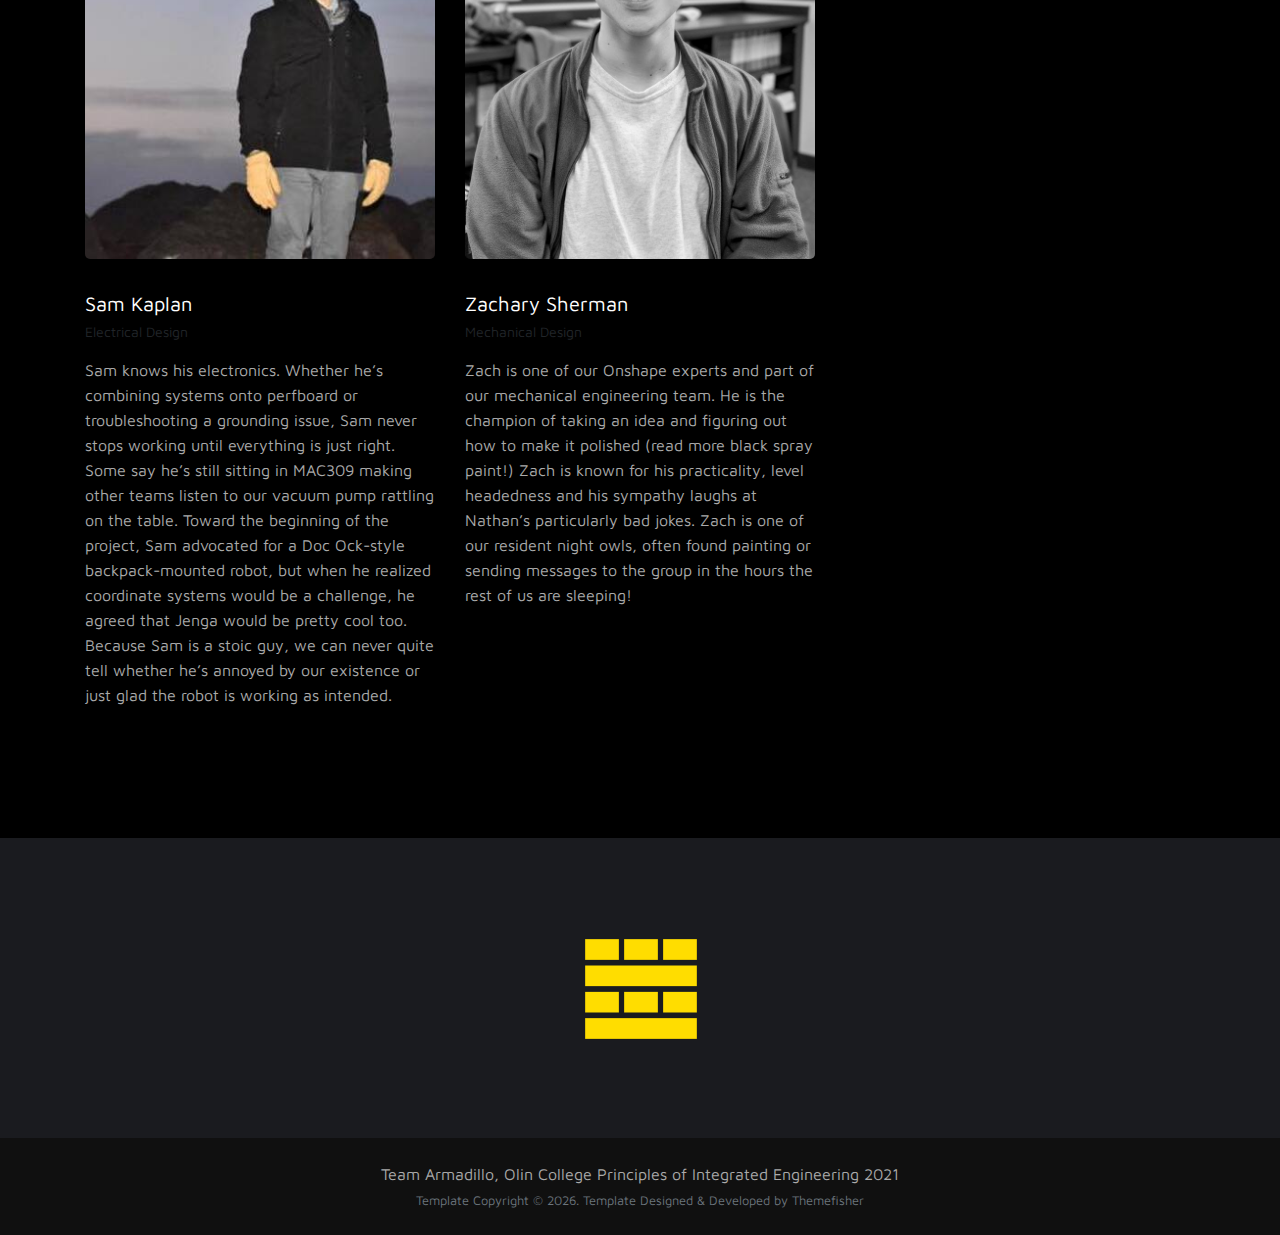
==== commit 5fd78da1: "Add final web changes" ====
--- a/docs/index.html
+++ b/docs/index.html
@@ -1,24 +1,5 @@
 <!--
- // WEBSITE: https://themefisher.com
- // TWITTER: https://twitter.com/themefisher
- // FACEBOOK: https://www.facebook.com/themefisher
- // GITHUB: https://github.com/themefisher/
--->
-
-<!-- 
-THEME: Small Apps | Bootstrap App Landing Template
-VERSION: 1.0.0
-AUTHOR: Themefisher
-
-HOMEPAGE: https://themefisher.com/products/small-apps-free-app-landing-page-template/
-DEMO: https://demo.themefisher.com/small-apps/
-GITHUB: https://github.com/themefisher/Small-Apps-Bootstrap-App-Landing-Template
-
-Get HUGO Version : https://themefisher.com/products/small-apps-hugo-app-landing-theme/
-
-WEBSITE: https://themefisher.com
-TWITTER: https://twitter.com/themefisher
-FACEBOOK: https://www.facebook.com/themefisher
+Team Armadillo
 -->
 
 <!DOCTYPE html>
@@ -142,7 +123,7 @@
 			<div class="col-md-4 order-2 order-md-1 text-center text-md-left">
 				<h1 class="text-white font-weight-bold mb-4">Armadillo</h1>
 				<p class="text-white mb-5">The robot arm that stacks Jenga for you</p>
-				<a href="unused/FAQ.html" class="btn btn-main-md">Watch the Video</a>
+				<a href="https://youtu.be/OjThIv59oXA" class="btn btn-main-md">Watch the Video</a>
 			</div>
 			<div class="col-md-8 text-center order-1 order-md-2">
 				<!--<img class="img-fluid" src="images/background/CADOverview2.png" alt="screenshot">-->
@@ -523,7 +504,7 @@
 <!--=================================
 =            The Team               =
 ==================================-->
-<section id = "Team" class="design-team section pt-0" style="margin-top:6%">
+<section id = "Team" class="design-team section" style="margin-top:6%">
 	<div class="container">
 		<div class="row">
 			<div class="col-lg-12">
@@ -534,6 +515,13 @@
 			</div>
 		</div>
 		<div class="row">
+			<div class="col-lg-12 col-md-12">
+				<div class="image">
+				<img class="w-100" src="images/team/all2.jpg" alt="all-image">
+				</div>
+			</div>
+		</div>
+		<div class="row pt-5 ">
 			<div class="col-lg-4 col-md-6">
 				<!-- Team -->
 				<div class="team-sm">
@@ -589,7 +577,9 @@
 						<!-- Social Contacts -->
 						<div class="social-links">
 							<ul class="list-inline">
-
+								<li class="list-inline-item"><a href="https://www.linkedin.com/in/ian-eykamp-3100a8210/"><i class="ti-linkedin"></i></a></li>
+								<li class="list-inline-item"><a href="https://github.com/ianeyk"><i class="ti-github"></i></a></li>
+								<li class="list-inline-item"><a href="mailto:ieykamp@olin.edu"><i class="ti-email"></i></a></li>
 							</ul>
 						</div>
 					</div>
@@ -598,7 +588,7 @@
 					<!-- Position -->
 					<cite>Electrical and Software</cite>
 					<!-- Description -->
-					<p>Ian is our resident robot wrangler and bad pun maker. With experience across all aspects of mechanical, electrical, and software systems, Ian makes a wonderful addition to our team. In his free time, he can often be seen practicing karate, or dancing the Macarena with the robot. </p>
+					<p>Ian is our soft-spoken, beanie-wearing, juggling robot-whisperer. He is often found writing code that nobody asked for that does amazing things. Just ask him about making our robot do the Macarena–he has the code. Ian is a jack of all trades and has stepped up to any challenges we have had. Ian makes a wonderful addition to our team, despite the fact that he plugged our power in backwards three times in one day (don’t worry, we only fried one stepper driver). In his free time, he enjoys practicing karate and dancing the Macarena with the robot. </p>
 				</div>
 			</div>
 			<div class="col-lg-4 col-md-6">
@@ -612,7 +602,7 @@
 							<ul class="list-inline">
 								<li class="list-inline-item"><a href="www.samkaplan.co"><i class="ti-world"></i></a></li>
 								<li class="list-inline-item"><a href="https://www.linkedin.com/in/sam-kaplan-026bb8164/"><i class="ti-linkedin"></i></a></li>
-								<li class="list-inline-item"><a href="samkapster@gmail.com"><i class="ti-email"></i></a></li>
+								<li class="list-inline-item"><a href="mailto:samkapster@gmail.com"><i class="ti-email"></i></a></li>
 							</ul>
 						</div>
 					</div>
@@ -669,7 +659,8 @@
     </div>
   </div>
   <div class="text-center bg-dark py-4">
-    <small class="text-secondary">Copyright &copy; <script>document.write(new Date().getFullYear())</script>. Designed &amp; Developed by <a href="https://themefisher.com/">Themefisher</a></small class="text-secondary">
+	  <p>Team Armadillo, Olin College Principles of Integrated Engineering 2021</p>
+    <small class="text-secondary">Template Copyright &copy; <script>document.write(new Date().getFullYear())</script>. Template Designed &amp; Developed by <a href="https://themefisher.com/">Themefisher</a></small class="text-secondary">
   </div>
 </footer>
 
